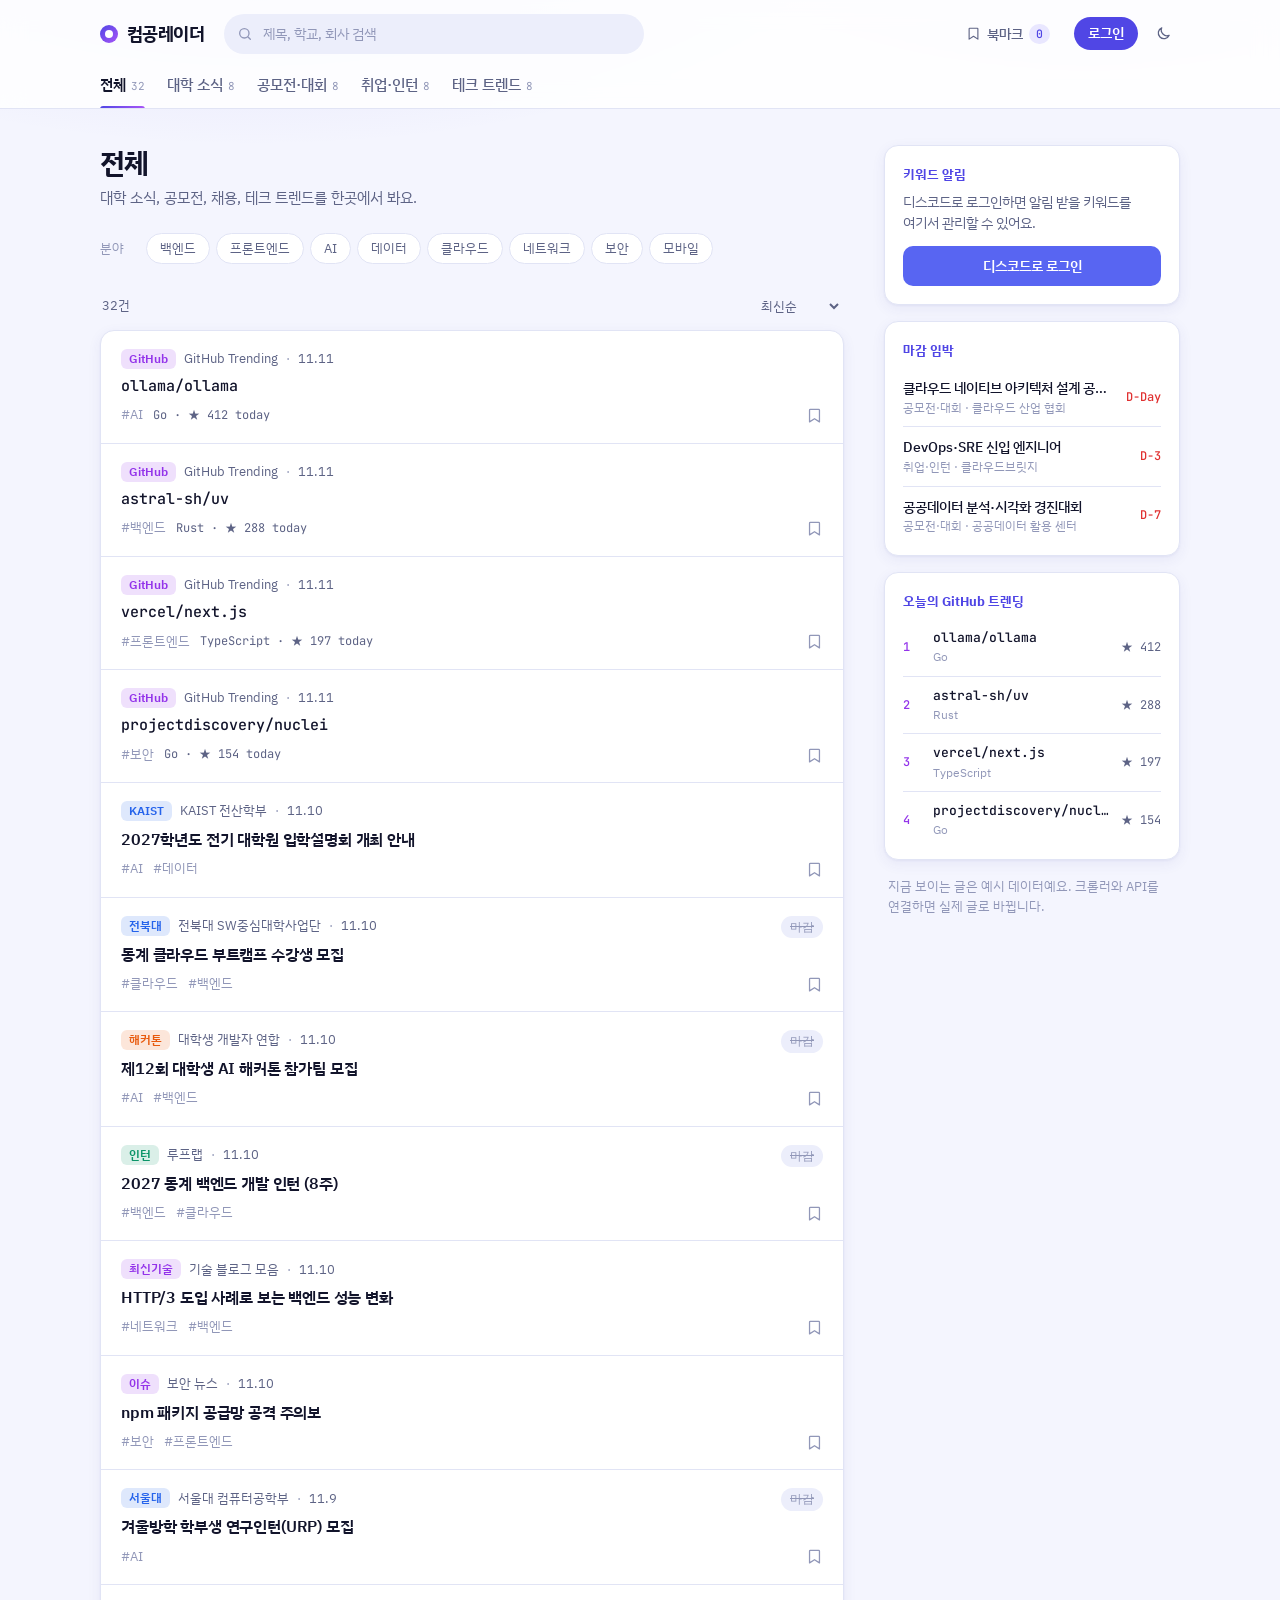
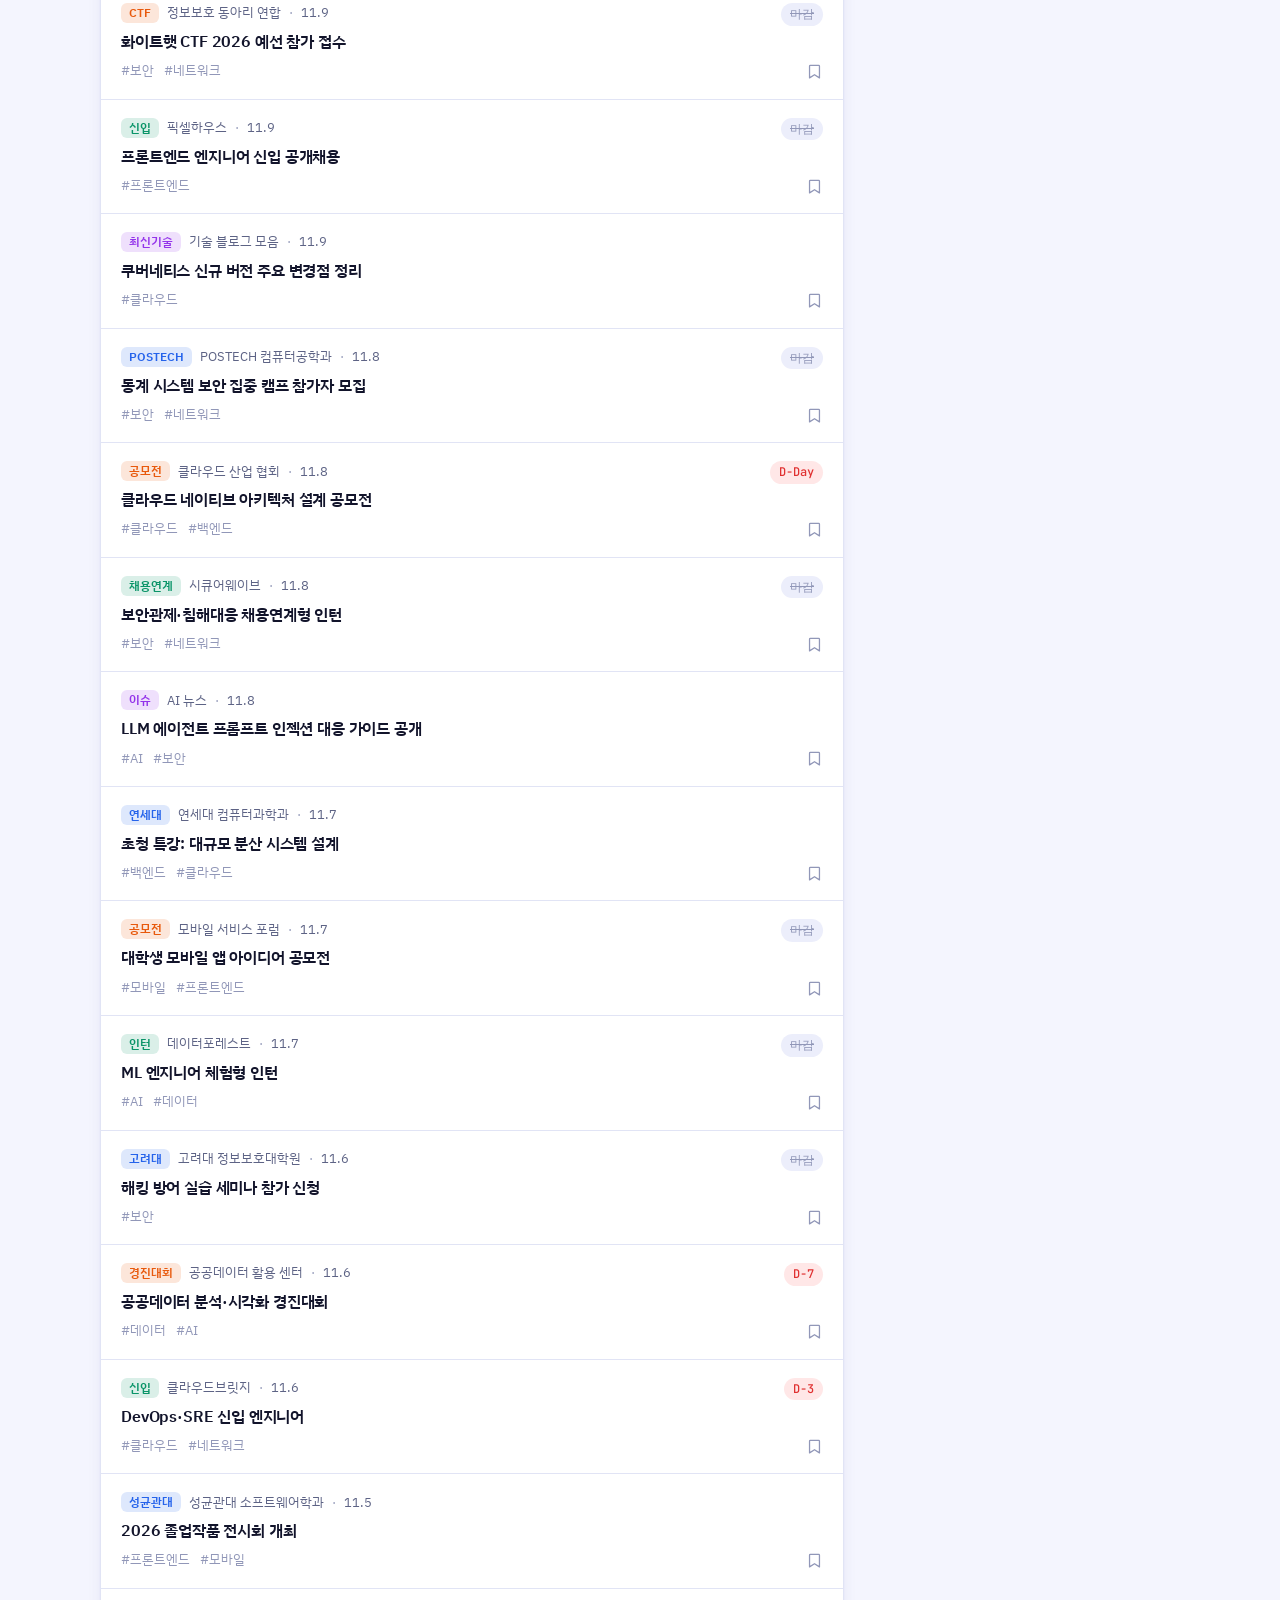
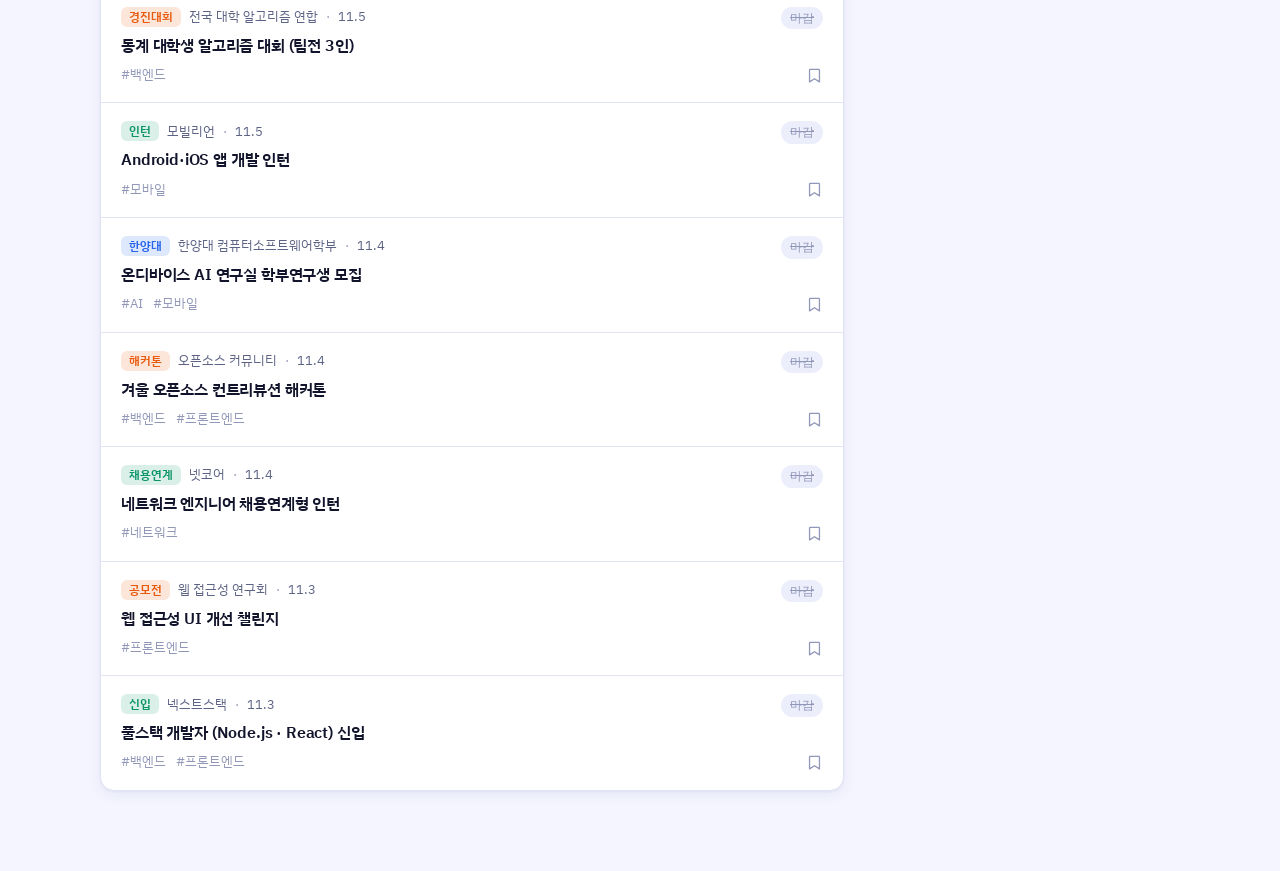
==== web/index.html @ c85a420e "feat(web): 화면 디자인 개선과 디스코드 로그인·키워드 구독 추가 - web: 목록·헤더·필터 정리, 인디고 계열 색상, 라이트/다크 전환 버튼 - web: Cognito " ====
<!doctype html>
<html lang="ko">
<head>
  <meta charset="utf-8">
  <meta name="viewport" content="width=device-width, initial-scale=1">
  <title>컴공레이더</title>
  <link rel="preconnect" href="https://fonts.googleapis.com">
  <link rel="preconnect" href="https://fonts.gstatic.com" crossorigin>
  <link rel="stylesheet" href="https://fonts.googleapis.com/css2?family=IBM+Plex+Sans+KR:wght@400;500;600;700&family=JetBrains+Mono:wght@400;500&display=swap">
  <link rel="stylesheet" href="css/style.css">
  <script>
    // 저장해 둔 테마가 있으면 화면이 그려지기 전에 적용 (기본은 밝은 화면)
    try { if (localStorage.getItem('csradar.theme') === 'dark') document.documentElement.dataset.theme = 'dark'; } catch {}
  </script>
</head>
<body>
  <header class="topbar">
    <div class="topbar-inner">
      <a class="logo" href="#all"><span class="logo-dot" aria-hidden="true"></span>컴공레이더</a>
      <label class="search">
        <span class="sr-only">검색</span>
        <svg viewBox="0 0 24 24" fill="none" stroke="currentColor" stroke-width="2" stroke-linecap="round" aria-hidden="true"><circle cx="11" cy="11" r="7"/><path d="m20 20-3.5-3.5"/></svg>
        <input id="search" type="search" placeholder="제목, 학교, 회사 검색" autocomplete="off">
      </label>
      <a class="saved-link" href="#saved"><svg viewBox="0 0 24 24" fill="none" stroke="currentColor" stroke-width="1.8" stroke-linejoin="round" aria-hidden="true"><path d="M6 3.5h12a1 1 0 0 1 1 1V21l-7-4.5L5 21V4.5a1 1 0 0 1 1-1z"/></svg><span class="saved-text">북마크</span> <span id="savedCount" class="count">0</span></a>
      <div class="auth-box" id="authBox"></div>
      <button class="theme-btn" type="button" id="themeBtn" aria-label="어두운 화면으로 전환">
        <svg class="moon" viewBox="0 0 24 24" fill="none" stroke="currentColor" stroke-width="1.8" stroke-linejoin="round" aria-hidden="true"><path d="M20 14.5A8 8 0 0 1 9.5 4a8 8 0 1 0 10.5 10.5z"/></svg>
        <svg class="sun" viewBox="0 0 24 24" fill="none" stroke="currentColor" stroke-width="1.8" stroke-linecap="round" aria-hidden="true"><circle cx="12" cy="12" r="4"/><path d="M12 2.5v2M12 19.5v2M2.5 12h2M19.5 12h2M5.3 5.3l1.4 1.4M17.3 17.3l1.4 1.4M5.3 18.7l1.4-1.4M17.3 6.7l1.4-1.4"/></svg>
      </button>
    </div>
    <nav class="tabs" aria-label="카테고리">
      <div class="tabs-inner" id="tabs"></div>
    </nav>
  </header>

  <main class="layout">
    <section class="feed" aria-labelledby="feedTitle">
      <div class="feed-head">
        <h1 id="feedTitle">전체</h1>
        <p id="feedDesc" class="muted"></p>
      </div>

      <div class="filters">
        <div class="filter-row" id="subtypeRow" hidden>
          <span class="filter-label" id="subtypeLabel">구분</span>
          <div class="chips" id="subtypeChips"></div>
        </div>
        <div class="filter-row">
          <span class="filter-label">분야</span>
          <div class="chips" id="fieldChips"></div>
        </div>
      </div>

      <div class="list-bar">
        <span id="resultCount" class="muted"></span>
        <label class="sort">
          <span class="sr-only">정렬</span>
          <select id="sort">
            <option value="latest">최신순</option>
            <option value="deadline">마감 임박순</option>
          </select>
        </label>
      </div>

      <ul class="list" id="list"></ul>
      <div class="empty" id="empty" hidden>
        <p><b>조건에 맞는 글이 없어요.</b></p>
        <p class="muted">분야 필터를 줄이거나 검색어를 바꿔 보세요.</p>
        <button class="btn" type="button" id="resetBtn">필터 초기화</button>
      </div>
    </section>

    <aside class="rail">
      <section class="panel subs-panel">
        <h2>키워드 알림</h2>
        <div id="subsBody"></div>
      </section>
      <section class="panel">
        <h2>마감 임박</h2>
        <ol class="deadline-list" id="deadlineList"></ol>
      </section>
      <section class="panel">
        <h2>오늘의 GitHub 트렌딩</h2>
        <ol class="repo-list" id="repoList"></ol>
      </section>
      <p class="note">지금 보이는 글은 예시 데이터예요. 크롤러와 API를 연결하면 실제 글로 바뀝니다.</p>
    </aside>
  </main>

  <script src="js/data.js"></script>
  <script src="js/api.js"></script>
  <script src="js/auth.js"></script>
  <script src="js/app.js"></script>
</body>
</html>
---- web/css/style.css ----
/* 레이아웃: 상단 고정 헤더(검색 + 카테고리 탭) / 본문 피드 + 오른쪽 레일 */
:root {
  --bg: #f4f5fe;
  --surface: #ffffff;
  --surface-2: #eceefb;
  --ink: #12142b;
  --muted: #5d6385;
  --faint: #9197b8;
  --line: #e1e4f5;
  --accent: #5046e5;
  --accent-2: #a855f7;
  --on-accent: #ffffff;
  --accent-soft: #e9e7ff;
  --warn: #e03131;
  --warn-soft: #ffe7e7;
  --shadow: 0 1px 2px rgba(60, 50, 160, 0.05), 0 4px 14px rgba(60, 50, 160, 0.07);

  --c-univ: #2563eb;
  --c-contest: #e8590c;
  --c-jobs: #0a9468;
  --c-tech: #9333ea;

  --font-body: "IBM Plex Sans KR", "Apple SD Gothic Neo", "Malgun Gothic", system-ui, sans-serif;
  --font-mono: "JetBrains Mono", ui-monospace, Consolas, monospace;
  --radius: 14px;
  color-scheme: light;
}
/* 기본은 밝은 화면. 헤더의 테마 버튼을 눌렀을 때만 어두운 화면으로 바뀝니다. */
:root[data-theme="dark"] {
  --bg: #0c0e1f; --surface: #14182e; --surface-2: #1e2342; --ink: #eef0fb; --muted: #a6adcf; --faint: #6f779f;
  --line: #262c50; --accent: #8b8cff; --accent-2: #d08bff; --on-accent: #0c0e1f; --accent-soft: #252a5c; --warn: #ff7a7a; --warn-soft: #3d1c2a;
  --shadow: none;
  --c-univ: #6aa5ff; --c-contest: #ffa04d; --c-jobs: #3ddc97; --c-tech: #c59bff;
  color-scheme: dark;
}

* { box-sizing: border-box; }
html, body { margin: 0; }
body {
  background: radial-gradient(900px 380px at 20% -120px, color-mix(in srgb, var(--accent) 16%, transparent), transparent 70%),
              radial-gradient(700px 340px at 85% -140px, color-mix(in srgb, var(--accent-2) 13%, transparent), transparent 70%) var(--bg);
  background-repeat: no-repeat; min-height: 100vh;
  color: var(--ink);
  font-family: var(--font-body); font-size: 15px; line-height: 1.55;
  word-break: keep-all;
  -webkit-font-smoothing: antialiased;
}
a { color: inherit; }
button, input, select { font: inherit; color: inherit; }
:focus-visible { outline: 2px solid var(--accent); outline-offset: 2px; }
.sr-only { position: absolute; width: 1px; height: 1px; overflow: hidden; clip: rect(0 0 0 0); white-space: nowrap; }
.muted { color: var(--muted); }
[hidden] { display: none !important; }

/* ── header */
.topbar {
  position: sticky; top: 0; z-index: 10;
  background: color-mix(in srgb, var(--surface) 86%, transparent);
  backdrop-filter: saturate(1.4) blur(12px); -webkit-backdrop-filter: saturate(1.4) blur(12px);
  border-bottom: 1px solid var(--line);
}
.topbar-inner, .tabs-inner, .layout { max-width: 1120px; margin: 0 auto; padding-left: max(20px, env(safe-area-inset-left, 0px)); padding-right: max(20px, env(safe-area-inset-right, 0px)); }
.topbar-inner { display: flex; align-items: center; gap: 20px; padding-block: 14px 10px; }
.logo { display: flex; align-items: center; gap: 9px; font-weight: 700; font-size: 18px; text-decoration: none; letter-spacing: -0.03em; white-space: nowrap; }
.logo-dot { width: 18px; height: 18px; border-radius: 50%; background: linear-gradient(135deg, var(--accent), var(--accent-2)); position: relative; }
.logo-dot::after { content: ""; position: absolute; inset: 5px; border-radius: 50%; background: var(--surface); }
.search { flex: 1; max-width: 420px; position: relative; display: block; }
.search svg { position: absolute; left: 13px; top: 50%; translate: 0 -50%; width: 16px; height: 16px; color: var(--faint); pointer-events: none; }
.search input { width: 100%; background: var(--surface-2); border: 1px solid transparent; border-radius: 999px; padding: 8px 14px 8px 38px; font-size: 14px; transition: border-color .15s, background .15s, box-shadow .15s; }
.search input::placeholder { color: var(--faint); }
.search input:focus { border-color: var(--accent); outline: none; background: var(--surface); box-shadow: 0 0 0 3px var(--accent-soft); }
.saved-link { margin-left: auto; display: inline-flex; align-items: center; gap: 6px; text-decoration: none; font-size: 14px; font-weight: 500; color: var(--muted); white-space: nowrap; padding: 6px 12px; border-radius: 999px; transition: background .15s, color .15s; }
.saved-link svg { width: 15px; height: 15px; }
.auth-box { display: flex; align-items: center; gap: 8px; margin-left: -8px; min-width: 0; }
.login-btn { border: none; background: var(--accent); color: var(--on-accent); font-size: 13.5px; font-weight: 600; border-radius: 999px; padding: 6px 14px; cursor: pointer; white-space: nowrap; transition: filter .15s; }
.login-btn:hover { filter: brightness(1.1); }
.user { max-width: 120px; overflow: hidden; text-overflow: ellipsis; white-space: nowrap; font-size: 14px; font-weight: 600; }
.logout-btn { border: none; background: none; padding: 6px 4px; font-size: 13px; color: var(--muted); cursor: pointer; white-space: nowrap; }
.logout-btn:hover { color: var(--ink); text-decoration: underline; text-underline-offset: 3px; }
.theme-btn { display: grid; place-items: center; width: 34px; height: 34px; margin-left: -12px; border: none; background: none; border-radius: 999px; color: var(--muted); cursor: pointer; transition: background .15s, color .15s; }
.theme-btn:hover { color: var(--ink); background: var(--surface-2); }
.theme-btn svg { width: 17px; height: 17px; }
.theme-btn .sun, :root[data-theme="dark"] .theme-btn .moon { display: none; }
:root[data-theme="dark"] .theme-btn .sun { display: block; }
.saved-link:hover { color: var(--ink); background: var(--surface-2); }
.count { font-family: var(--font-mono); font-size: 11.5px; background: var(--accent-soft); color: var(--accent); border-radius: 999px; padding: 1px 7px; }

.tabs { overflow-x: auto; scrollbar-width: none; }
.tabs::-webkit-scrollbar { display: none; }
.tabs-inner { display: flex; gap: 22px; }
.tab { position: relative; padding: 10px 0 12px; text-decoration: none; color: var(--muted); font-weight: 500; white-space: nowrap; font-size: 14.5px; transition: color .15s; }
.tab:hover { color: var(--ink); }
.tab[aria-current="page"] { color: var(--ink); font-weight: 600; }
.tab[aria-current="page"]::after { content: ""; position: absolute; left: 0; right: 0; bottom: -1px; height: 3px; border-radius: 3px 3px 0 0; background: linear-gradient(90deg, var(--accent), var(--accent-2)); }
.tab .n { font-family: var(--font-mono); font-size: 11px; color: var(--faint); margin-left: 5px; font-weight: 400; }

/* ── layout */
.layout { display: grid; grid-template-columns: minmax(0, 1fr) 296px; gap: 40px; padding-block: 36px 80px; align-items: start; }
.feed { min-width: 0; }
.feed-head h1 { margin: 0; font-size: 28px; line-height: 1.25; letter-spacing: -0.03em; }
.feed-head p { margin: 6px 0 0; }

.filters { margin-top: 24px; display: grid; gap: 10px; }
.filter-row { display: grid; grid-template-columns: 36px minmax(0, 1fr); gap: 10px; align-items: start; }
.filter-label { font-size: 12.5px; color: var(--faint); padding-top: 6px; }
.chips { display: flex; flex-wrap: wrap; gap: 6px; }
.chip { border: 1px solid var(--line); background: var(--surface); border-radius: 999px; padding: 4px 13px; font-size: 13px; color: var(--muted); cursor: pointer; transition: border-color .15s, color .15s, background .15s; }
.chip:hover { border-color: var(--accent); color: var(--accent); }
.chip[aria-pressed="true"] { background: var(--accent); color: var(--on-accent); border-color: var(--accent); font-weight: 600; }

.list-bar { display: flex; justify-content: space-between; align-items: center; margin: 28px 0 10px; padding: 0 2px; font-size: 13px; }
.sort select { background: transparent; border: none; border-radius: 6px; padding: 4px 2px; font-size: 13px; color: var(--muted); cursor: pointer; }
.sort select:hover { color: var(--ink); }
.sort select option { background: var(--surface); color: var(--ink); }

/* ── list */
.list { list-style: none; margin: 0; padding: 0; background: var(--surface); border: 1px solid var(--line); border-radius: var(--radius); box-shadow: var(--shadow); overflow: hidden; }
.item { display: grid; grid-template-columns: minmax(0, 1fr) auto; gap: 16px; padding: 18px 20px; border-top: 1px solid var(--line); transition: background .15s; }
.item:first-child { border-top: none; }
.item:hover { background: color-mix(in srgb, var(--accent-soft) 35%, transparent); }
.item-meta { display: flex; flex-wrap: wrap; align-items: center; gap: 4px 8px; font-size: 12.5px; color: var(--muted); }
.badge { font-size: 12px; font-weight: 600; line-height: 1.5; color: var(--cat-color); background: color-mix(in srgb, var(--cat-color) 15%, transparent); border-radius: 6px; padding: 1px 8px; }
.sep { color: var(--faint); }
.item-title { display: block; margin-top: 7px; font-size: 16px; font-weight: 600; line-height: 1.45; letter-spacing: -0.01em; text-decoration: none; overflow-wrap: anywhere; }
.item-title:hover { color: var(--accent); }
.item-title.mono { font-family: var(--font-mono); font-size: 15px; font-weight: 500; letter-spacing: 0; }
.tags { display: flex; flex-wrap: wrap; align-items: center; gap: 4px 10px; margin-top: 8px; font-size: 12.5px; color: var(--faint); }
.repo-meta { font-family: var(--font-mono); font-size: 12px; color: var(--muted); }
.item-side { display: flex; flex-direction: column; align-items: flex-end; justify-content: space-between; gap: 8px; }
.dday { font-family: var(--font-mono); font-size: 12px; font-weight: 500; padding: 2px 9px; border-radius: 999px; background: var(--surface-2); color: var(--muted); white-space: nowrap; font-variant-numeric: tabular-nums; }
.dday.soon { background: var(--warn-soft); color: var(--warn); }
.dday.closed { text-decoration: line-through; color: var(--faint); }
.bm { display: grid; place-items: center; width: 30px; height: 30px; margin: 0 -6px -6px 0; border: none; background: none; border-radius: 8px; cursor: pointer; color: var(--faint); transition: background .15s, color .15s; }
.bm svg { width: 17px; height: 17px; fill: none; stroke: currentColor; stroke-width: 1.8; stroke-linejoin: round; }
.bm:hover { background: var(--surface-2); color: var(--ink); }
.bm[aria-pressed="true"] { color: var(--accent); }
.bm[aria-pressed="true"] svg { fill: currentColor; }

.empty { text-align: center; padding: 56px 16px; background: var(--surface); border: 1px dashed var(--line); border-radius: var(--radius); }
.empty p { margin: 0 0 6px; }
.btn { margin-top: 12px; border: 1px solid var(--line); background: var(--surface); border-radius: 999px; padding: 7px 16px; cursor: pointer; font-size: 13.5px; transition: border-color .15s; }
.btn:hover { border-color: var(--faint); }

/* ── rail */
.rail { display: grid; gap: 16px; position: sticky; top: 124px; }
.panel { background: var(--surface); border: 1px solid var(--line); border-radius: var(--radius); box-shadow: var(--shadow); padding: 18px 18px 10px; }
.panel h2 { margin: 0 0 8px; font-size: 13px; font-weight: 700; color: var(--accent); letter-spacing: 0; }
.panel ol { list-style: none; margin: 0; padding: 0; }
.panel li a { display: grid; grid-template-columns: minmax(0, 1fr) auto; gap: 12px; align-items: center; padding: 9px 0; text-decoration: none; font-size: 14px; border-top: 1px solid var(--line); }
.panel li:first-child a { border-top: none; }
.panel li a:hover .t { color: var(--accent); }
.panel .t { display: block; font-weight: 500; overflow: hidden; text-overflow: ellipsis; white-space: nowrap; transition: color .15s; }
.panel .s { font-size: 12px; color: var(--faint); display: block; overflow: hidden; text-overflow: ellipsis; white-space: nowrap; }
.panel .r { font-family: var(--font-mono); font-size: 12px; color: var(--muted); white-space: nowrap; font-variant-numeric: tabular-nums; }
.panel .r.soon { color: var(--warn); font-weight: 500; }
.repo-list li a { grid-template-columns: 18px minmax(0, 1fr) auto; }
.repo-list .rank { font-family: var(--font-mono); font-size: 12px; font-weight: 500; color: var(--c-tech); }
.repo-list .t { font-family: var(--font-mono); font-size: 13px; }
.subs-panel { padding-bottom: 18px; }
.panel-text { margin: 0 0 12px; font-size: 13.5px; color: var(--muted); }
.panel-text:last-child { margin-bottom: 0; }
.panel-msg { margin: 10px 0 0; font-size: 12.5px; line-height: 1.5; color: var(--warn); overflow-wrap: anywhere; }
.btn-discord { width: 100%; border: none; background: #5865f2; color: #fff; font-size: 14px; font-weight: 600; border-radius: 10px; padding: 9px 14px; cursor: pointer; transition: filter .15s; }
.btn-discord:hover { filter: brightness(1.08); }
.subs-form { display: flex; gap: 6px; margin-bottom: 12px; }
.subs-form input { flex: 1; min-width: 0; background: var(--surface-2); border: 1px solid transparent; border-radius: 8px; padding: 7px 10px; font-size: 13.5px; }
.subs-form input::placeholder { color: var(--faint); }
.subs-form input:focus { border-color: var(--accent); outline: none; background: var(--surface); }
.subs-form button { border: none; background: var(--accent); color: var(--on-accent); font-size: 13px; font-weight: 600; border-radius: 8px; padding: 0 12px; cursor: pointer; white-space: nowrap; }
.sub-chips { list-style: none; margin: 0; padding: 0; display: flex; flex-wrap: wrap; gap: 6px; }
.sub-chip { display: inline-flex; align-items: center; gap: 2px; max-width: 100%; background: var(--accent-soft); color: var(--accent); font-size: 13px; font-weight: 500; border-radius: 999px; padding: 2px 4px 2px 11px; overflow-wrap: anywhere; }
.sub-chip button { display: grid; place-items: center; width: 20px; height: 20px; flex: none; border: none; background: none; border-radius: 50%; color: inherit; font-size: 15px; line-height: 1; cursor: pointer; }
.sub-chip button:hover { background: color-mix(in srgb, var(--accent) 20%, transparent); }
.note { font-size: 12.5px; line-height: 1.6; color: var(--faint); margin: 0; padding: 0 4px; }

@media (max-width: 920px) {
  .layout { grid-template-columns: minmax(0, 1fr); gap: 32px; padding-block: 28px 64px; }
  .rail { position: static; grid-template-columns: repeat(auto-fit, minmax(260px, 1fr)); }
  .note { grid-column: 1 / -1; }
}
@media (max-width: 560px) {
  .topbar-inner, .tabs-inner, .layout { padding-left: max(16px, env(safe-area-inset-left, 0px)); padding-right: max(16px, env(safe-area-inset-right, 0px)); }
  .topbar-inner { flex-wrap: wrap; gap: 10px 12px; }
  .search { order: 3; flex-basis: 100%; max-width: none; }
  .saved-link { padding: 6px 8px; }
  .saved-text, .user { display: none; }   /* 좁은 화면에서는 한 줄에 들어가게 아이콘만 */
  .auth-box { margin-left: -4px; }
  .theme-btn { margin-left: -6px; }
  .tabs-inner { gap: 18px; }
  .feed-head h1 { font-size: 24px; }
  .filter-row { grid-template-columns: minmax(0, 1fr); gap: 6px; }
  .filter-label { padding-top: 0; }
  .item { padding: 16px; gap: 10px; }
}
@media (prefers-reduced-motion: reduce) {
  * { transition: none !important; }
}
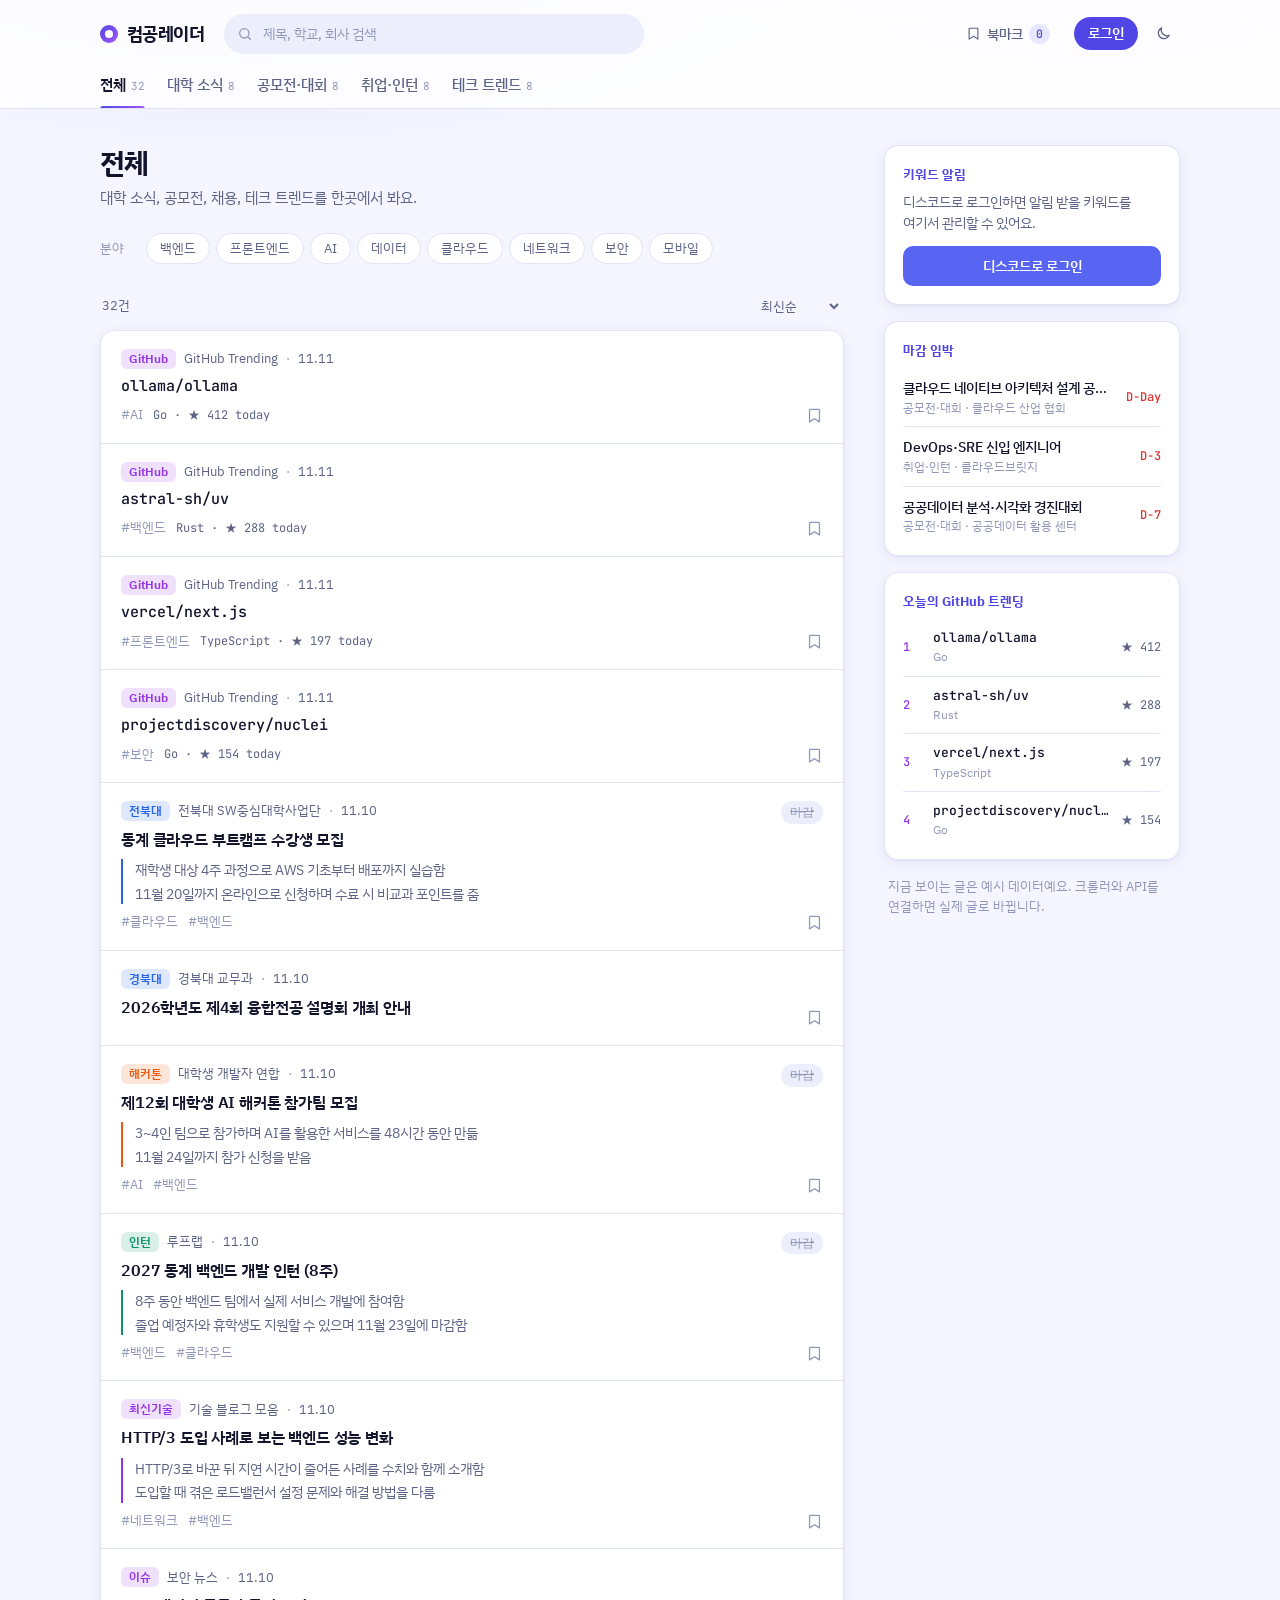
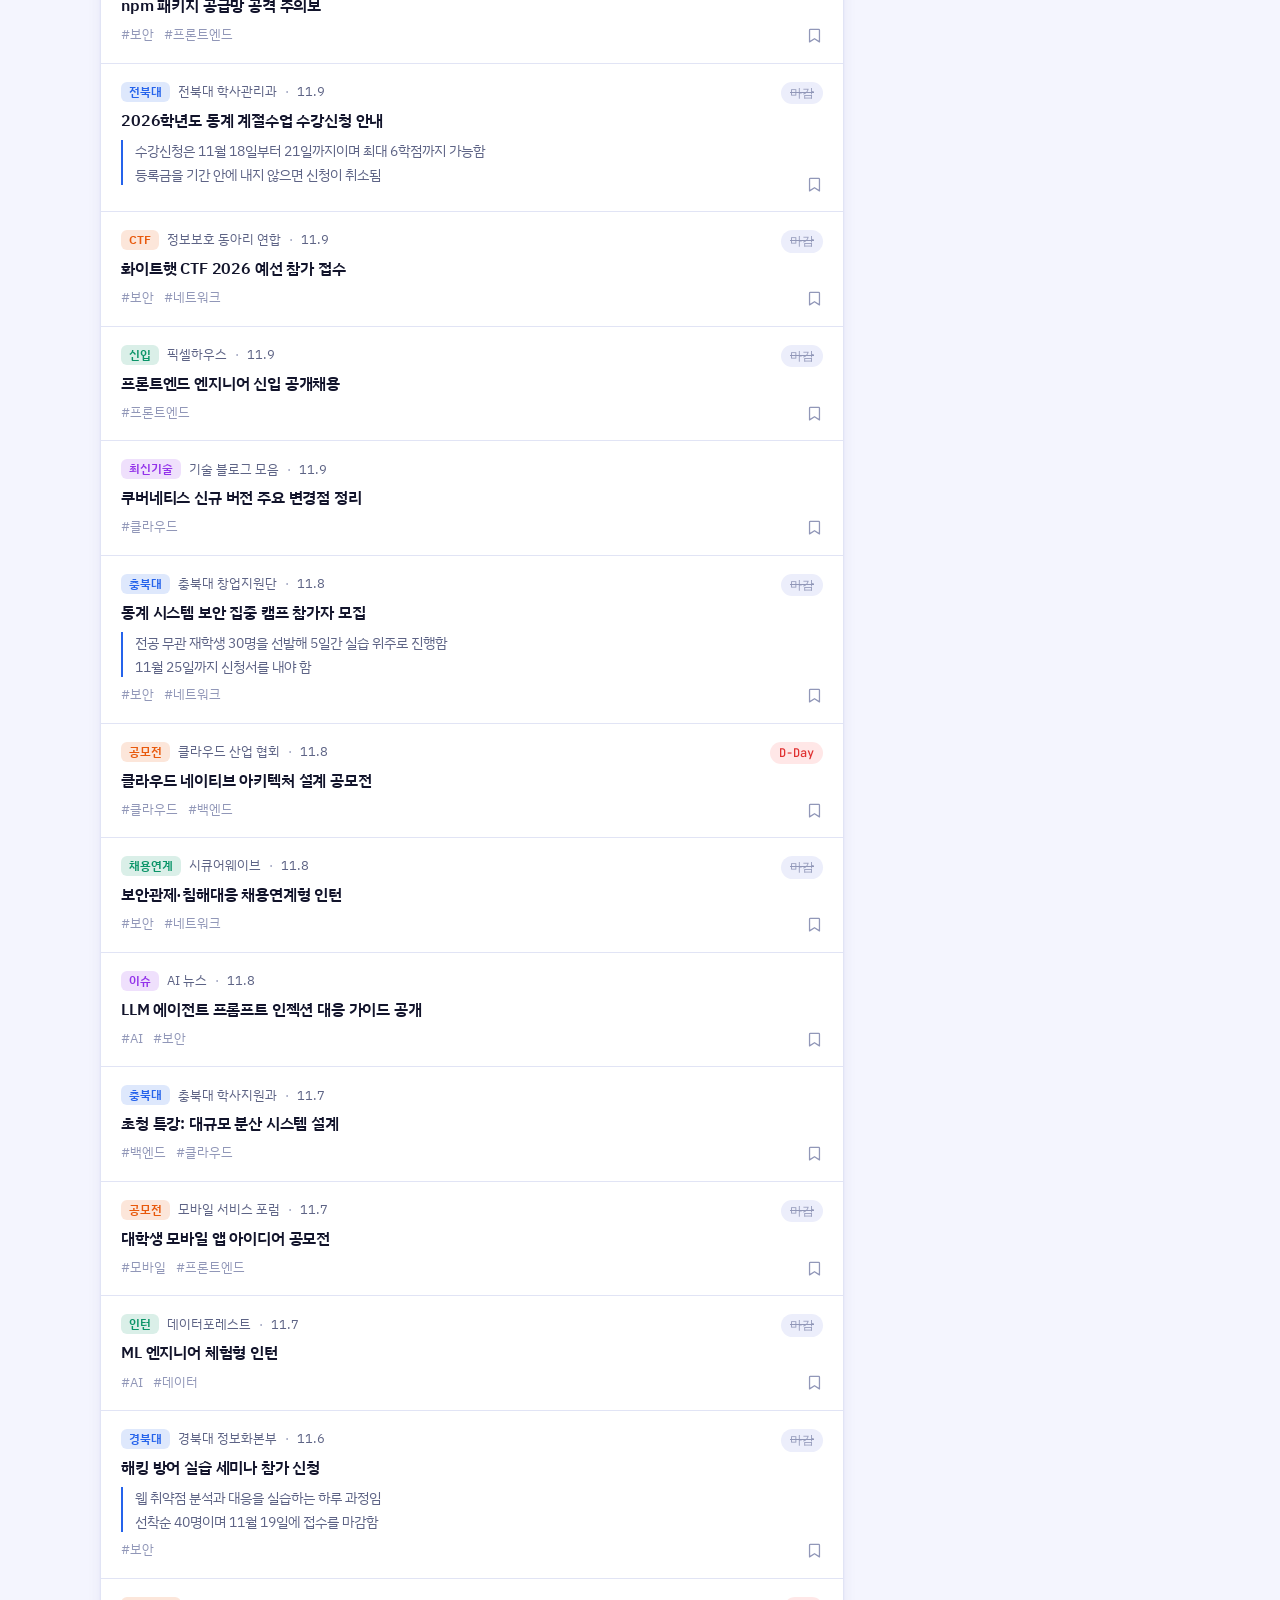
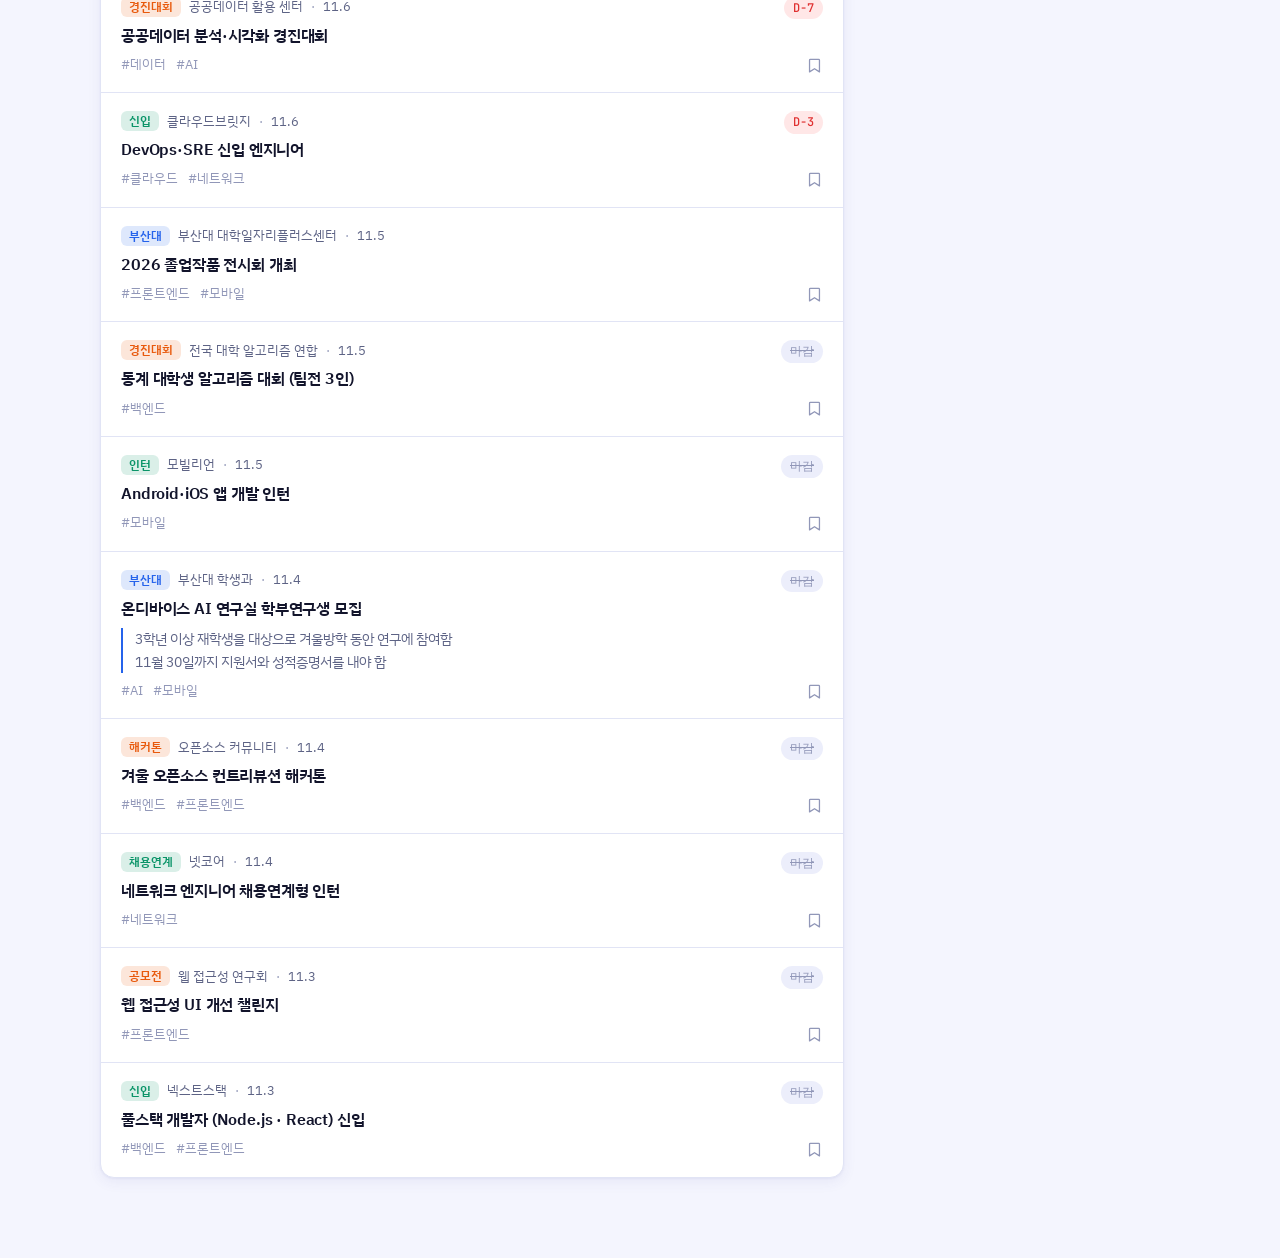
==== commit 83000cce: "feat(web): 이메일 회원가입·인증·로그인·비밀번호 찾기 창 추가 Co-Authored-By: Claude Opus 5.5 <noreply@anthropic.com>" ====
--- a/web/index.html
+++ b/web/index.html
@@ -88,6 +88,9 @@
     </aside>
   </main>
 
+  <!-- 로그인 · 회원가입 창 (app.js가 내용을 채움) -->
+  <dialog class="auth-dialog" id="authDialog" aria-labelledby="authTitle"></dialog>
+
   <script src="js/data.js"></script>
   <script src="js/api.js"></script>
   <script src="js/auth.js"></script>
--- a/web/css/style.css
+++ b/web/css/style.css
@@ -124,6 +124,8 @@
 .item-title { display: block; margin-top: 7px; font-size: 16px; font-weight: 600; line-height: 1.45; letter-spacing: -0.01em; text-decoration: none; overflow-wrap: anywhere; }
 .item-title:hover { color: var(--accent); }
 .item-title.mono { font-family: var(--font-mono); font-size: 15px; font-weight: 500; letter-spacing: 0; }
+.item-summary { list-style: none; margin: 8px 0 0; padding: 0 0 0 12px; border-left: 2px solid var(--cat-color, var(--line)); font-size: 13.5px; line-height: 1.6; color: var(--muted); overflow-wrap: anywhere; }
+.item-summary li + li { margin-top: 2px; }
 .tags { display: flex; flex-wrap: wrap; align-items: center; gap: 4px 10px; margin-top: 8px; font-size: 12.5px; color: var(--faint); }
 .repo-meta { font-family: var(--font-mono); font-size: 12px; color: var(--muted); }
 .item-side { display: flex; flex-direction: column; align-items: flex-end; justify-content: space-between; gap: 8px; }
@@ -173,6 +175,32 @@
 .sub-chip button:hover { background: color-mix(in srgb, var(--accent) 20%, transparent); }
 .note { font-size: 12.5px; line-height: 1.6; color: var(--faint); margin: 0; padding: 0 4px; }
 
+/* 로그인 · 회원가입 창 */
+.auth-dialog { width: min(400px, calc(100vw - 32px)); max-height: calc(100dvh - 32px); overflow-y: auto; padding: 24px; border: 1px solid var(--line); border-radius: var(--radius); background: var(--surface); color: var(--ink); box-shadow: 0 20px 60px rgba(20, 18, 60, 0.25); }
+.auth-dialog::backdrop { background: rgba(12, 14, 31, 0.45); }
+.auth-head { display: flex; align-items: center; justify-content: space-between; margin-bottom: 18px; }
+.auth-head h2 { margin: 0; font-size: 20px; font-weight: 700; }
+.auth-close { display: grid; place-items: center; width: 32px; height: 32px; margin-right: -6px; border: none; background: none; border-radius: 50%; color: var(--muted); font-size: 22px; line-height: 1; cursor: pointer; }
+.auth-close:hover { background: var(--surface-2); color: var(--ink); }
+.auth-form { display: grid; gap: 12px; }
+.auth-field { display: grid; gap: 6px; font-size: 13px; font-weight: 600; color: var(--muted); }
+.auth-field input { width: 100%; background: var(--surface-2); border: 1px solid transparent; border-radius: 10px; padding: 10px 12px; font: inherit; font-size: 15px; font-weight: 400; color: var(--ink); }
+.auth-field input:focus { border-color: var(--accent); outline: none; background: var(--surface); }
+.auth-hint, .auth-note { margin: -4px 0 0; font-size: 12.5px; color: var(--faint); }
+.auth-note { margin: 14px 0 0; line-height: 1.5; }
+.auth-info { margin: 0; padding: 10px 12px; border-radius: 10px; background: var(--accent-soft); color: var(--ink); font-size: 13.5px; line-height: 1.5; overflow-wrap: anywhere; }
+.auth-error { margin: 0; font-size: 13px; line-height: 1.5; color: var(--warn); overflow-wrap: anywhere; }
+.auth-error:empty { display: none; }
+.auth-submit { margin-top: 4px; border: none; background: var(--accent); color: var(--on-accent); font-size: 15px; font-weight: 600; border-radius: 10px; padding: 11px 14px; cursor: pointer; transition: filter .15s; }
+.auth-submit:hover { filter: brightness(1.1); }
+.auth-submit:disabled { opacity: .6; cursor: progress; }
+.auth-or { display: flex; align-items: center; gap: 10px; margin: 16px 0; font-size: 12.5px; color: var(--faint); }
+.auth-or::before, .auth-or::after { content: ""; flex: 1; height: 1px; background: var(--line); }
+.auth-switch { margin: 12px 0 0; text-align: center; font-size: 13.5px; color: var(--muted); }
+.auth-link { border: none; background: none; padding: 0; font: inherit; font-weight: 600; color: var(--accent); cursor: pointer; }
+.auth-link:hover { text-decoration: underline; text-underline-offset: 3px; }
+.auth-link:disabled { color: var(--faint); cursor: default; text-decoration: none; }
+
 @media (max-width: 920px) {
   .layout { grid-template-columns: minmax(0, 1fr); gap: 32px; padding-block: 28px 64px; }
   .rail { position: static; grid-template-columns: repeat(auto-fit, minmax(260px, 1fr)); }
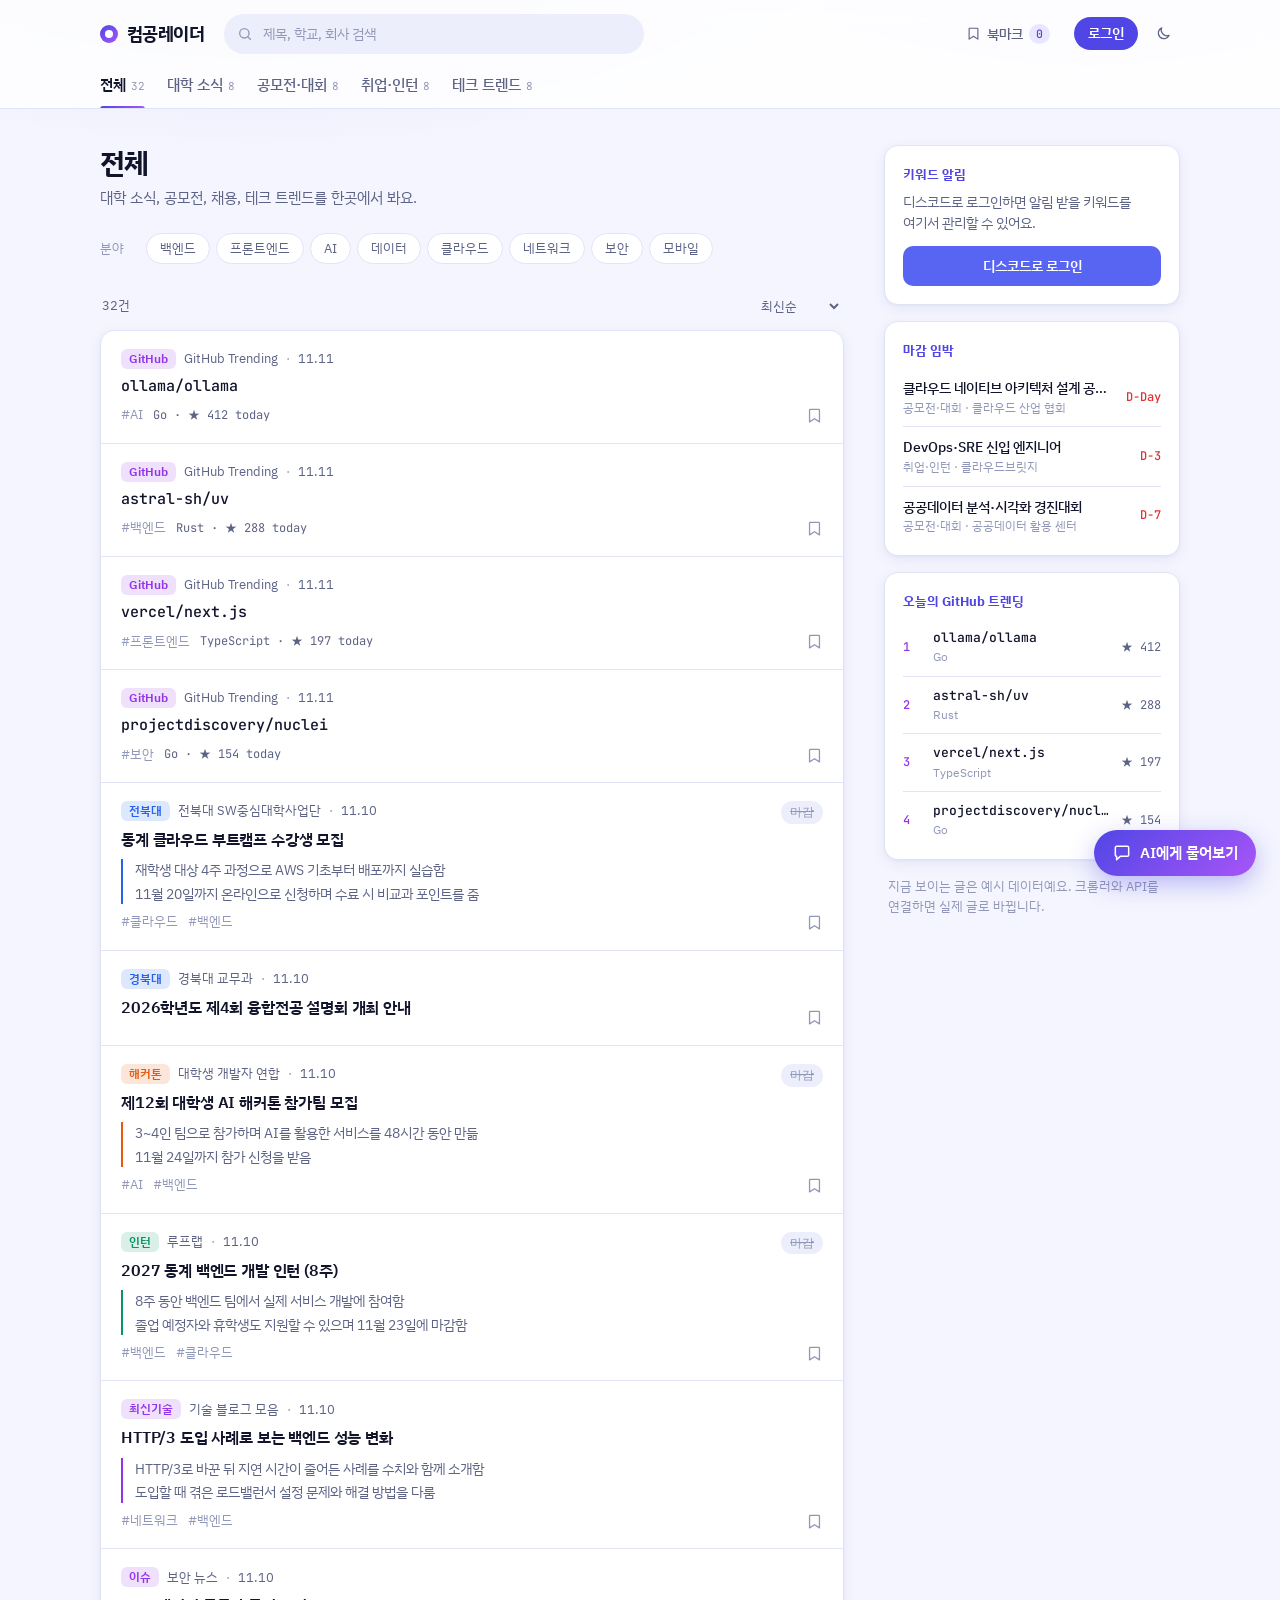
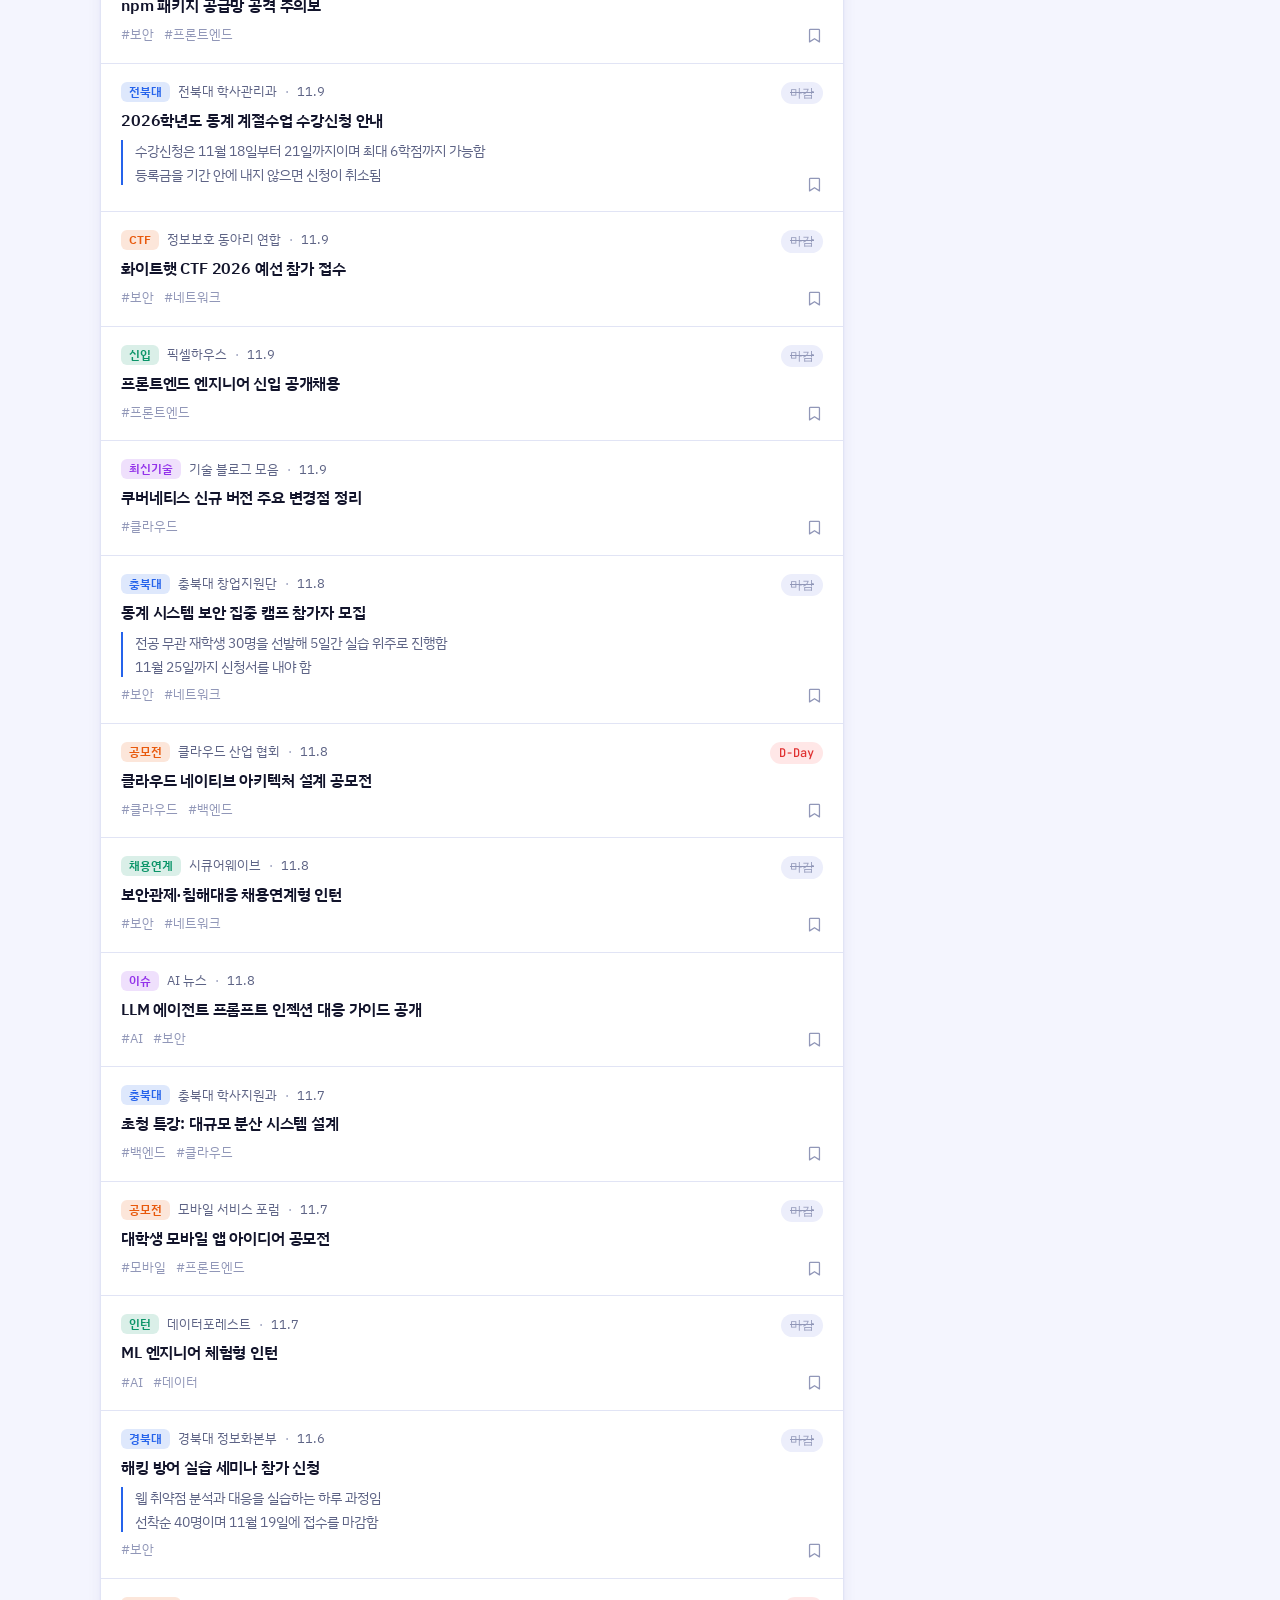
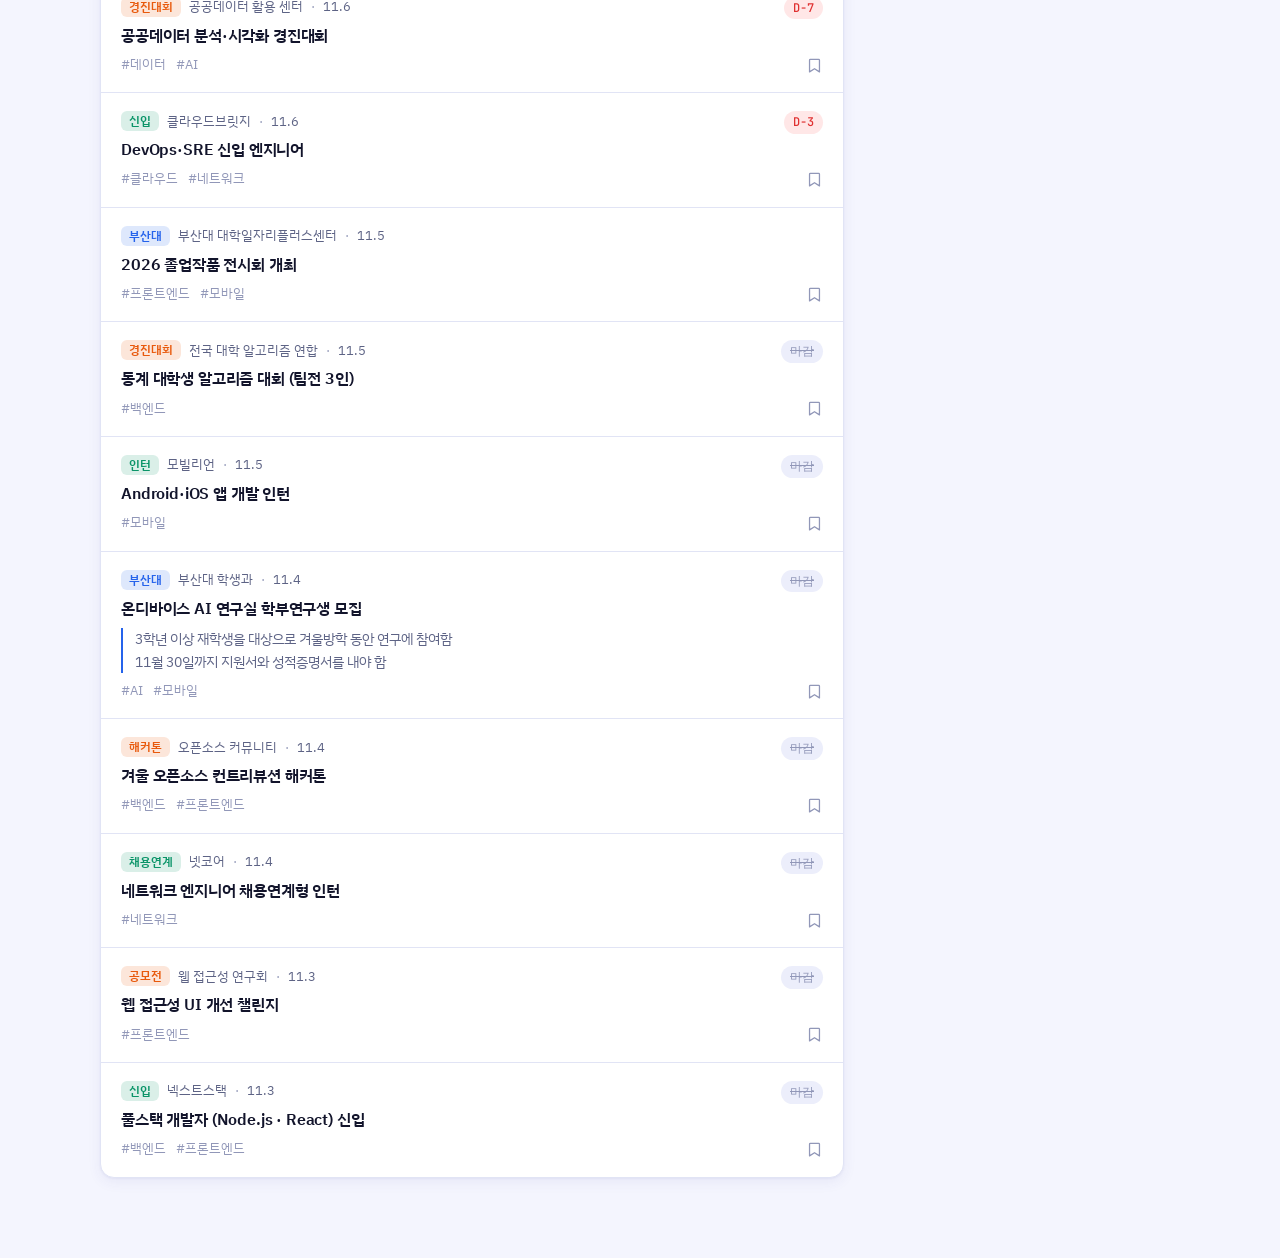
==== commit 2b674e63: "feat(web): 오른쪽 아래 AI 챗봇 창 추가 Co-Authored-By: Claude Opus 5.5 <noreply@anthropic.com>" ====
--- a/web/index.html
+++ b/web/index.html
@@ -91,9 +91,27 @@
   <!-- 로그인 · 회원가입 창 (app.js가 내용을 채움) -->
   <dialog class="auth-dialog" id="authDialog" aria-labelledby="authTitle"></dialog>
 
+  <!-- 챗봇 (chat.js가 내용을 채움) -->
+  <button class="chat-fab" type="button" id="chatFab" aria-label="AI에게 물어보기" aria-expanded="false" aria-controls="chatPanel">
+    <svg viewBox="0 0 24 24" fill="none" stroke="currentColor" stroke-width="1.8" stroke-linejoin="round" aria-hidden="true"><path d="M4 5.5A1.5 1.5 0 0 1 5.5 4h13A1.5 1.5 0 0 1 20 5.5v9a1.5 1.5 0 0 1-1.5 1.5H10l-4.5 4v-4h0A1.5 1.5 0 0 1 4 14.5z"/></svg>
+    <span>AI에게 물어보기</span>
+  </button>
+  <section class="chat-panel" id="chatPanel" aria-labelledby="chatTitle" hidden>
+    <header class="chat-head">
+      <div>
+        <h2 id="chatTitle">컴공레이더 AI</h2>
+        <p class="chat-sub">모아 둔 공지·대회·채용·테크 글에서 찾아 드려요</p>
+      </div>
+      <button type="button" class="chat-close" id="chatClose" aria-label="챗봇 닫기">×</button>
+    </header>
+    <div class="chat-log" id="chatLog" aria-live="polite"></div>
+    <div class="chat-foot" id="chatFoot"></div>
+  </section>
+
   <script src="js/data.js"></script>
   <script src="js/api.js"></script>
   <script src="js/auth.js"></script>
   <script src="js/app.js"></script>
+  <script src="js/chat.js"></script>
 </body>
 </html>
--- a/web/css/style.css
+++ b/web/css/style.css
@@ -201,6 +201,59 @@
 .auth-link:hover { text-decoration: underline; text-underline-offset: 3px; }
 .auth-link:disabled { color: var(--faint); cursor: default; text-decoration: none; }
 
+/* 챗봇 */
+.chat-fab { position: fixed; right: 24px; bottom: 24px; z-index: 40; display: inline-flex; align-items: center; gap: 8px; border: none; border-radius: 999px; padding: 12px 18px; background: linear-gradient(135deg, var(--accent), var(--accent-2)); color: var(--on-accent); font-size: 14.5px; font-weight: 600; box-shadow: 0 8px 24px rgba(80, 70, 229, 0.35); cursor: pointer; transition: transform .15s, filter .15s; }
+.chat-fab:hover { transform: translateY(-1px); filter: brightness(1.06); }
+.chat-fab svg { width: 20px; height: 20px; }
+.chat-open .chat-fab { display: none; }
+.chat-panel { position: fixed; right: 24px; bottom: 24px; z-index: 41; display: flex; flex-direction: column; width: min(400px, calc(100vw - 32px)); height: min(600px, calc(100dvh - 48px)); background: var(--surface); color: var(--ink); border: 1px solid var(--line); border-radius: 18px; box-shadow: 0 20px 60px rgba(20, 18, 60, 0.25); overflow: hidden; }
+.chat-panel[hidden] { display: none; }
+.chat-head { display: flex; align-items: flex-start; justify-content: space-between; gap: 12px; padding: 16px 16px 14px 18px; border-bottom: 1px solid var(--line); }
+.chat-head h2 { margin: 0; font-size: 16px; font-weight: 700; }
+.chat-sub { margin: 2px 0 0; font-size: 12.5px; color: var(--muted); }
+.chat-close { display: grid; place-items: center; width: 32px; height: 32px; flex: none; border: none; background: none; border-radius: 50%; color: var(--muted); font-size: 22px; line-height: 1; cursor: pointer; }
+.chat-close:hover { background: var(--surface-2); color: var(--ink); }
+.chat-log { flex: 1; overflow-y: auto; padding: 16px; display: flex; flex-direction: column; gap: 10px; background: var(--bg); }
+.chat-msg { max-width: 88%; }
+.chat-msg p { margin: 0; padding: 10px 13px; border-radius: 14px; font-size: 14px; line-height: 1.55; overflow-wrap: anywhere; }
+.chat-msg.user { align-self: flex-end; }
+.chat-msg.user p { background: var(--accent); color: var(--on-accent); border-bottom-right-radius: 4px; }
+.chat-msg.bot { align-self: flex-start; }
+.chat-msg.bot p { background: var(--surface); border: 1px solid var(--line); border-bottom-left-radius: 4px; }
+.chat-msg.error p { color: var(--warn); background: var(--warn-soft); border-color: transparent; }
+.chat-items { display: grid; gap: 6px; margin-top: 6px; }
+.chat-item { display: grid; gap: 3px; padding: 9px 12px; border: 1px solid var(--line); border-radius: 12px; background: var(--surface); color: inherit; text-decoration: none; transition: border-color .15s; }
+a.chat-item[href]:hover { border-color: var(--accent); }
+.chat-item-meta { display: flex; align-items: center; gap: 6px; font-size: 12px; color: var(--muted); }
+.chat-item-due { margin-left: auto; font-family: var(--font-mono); font-size: 11.5px; color: var(--muted); }
+.chat-item-due.soon { color: var(--warn); font-weight: 500; }
+.chat-item-title { font-size: 13.5px; font-weight: 600; line-height: 1.4; }
+.chat-suggest { display: flex; flex-wrap: wrap; gap: 6px; }
+.chat-suggest button { border: 1px solid var(--line); background: var(--surface); color: var(--accent); border-radius: 999px; padding: 6px 12px; font: inherit; font-size: 13px; cursor: pointer; text-align: left; }
+.chat-suggest button:hover { border-color: var(--accent); }
+.chat-msg.typing { display: flex; gap: 4px; padding: 14px; background: var(--surface); border: 1px solid var(--line); border-radius: 14px; border-bottom-left-radius: 4px; }
+.chat-msg.typing span { width: 6px; height: 6px; border-radius: 50%; background: var(--faint); animation: chat-dot 1s infinite ease-in-out; }
+.chat-msg.typing span:nth-child(2) { animation-delay: .15s; }
+.chat-msg.typing span:nth-child(3) { animation-delay: .3s; }
+@keyframes chat-dot { 0%, 80%, 100% { opacity: .3; transform: translateY(0); } 40% { opacity: 1; transform: translateY(-3px); } }
+.chat-foot { padding: 12px 14px 14px; border-top: 1px solid var(--line); background: var(--surface); }
+.chat-form { display: flex; align-items: flex-end; gap: 8px; }
+.chat-form textarea { flex: 1; min-width: 0; resize: none; max-height: 120px; background: var(--surface-2); border: 1px solid transparent; border-radius: 12px; padding: 10px 12px; font: inherit; font-size: 14px; line-height: 1.45; color: var(--ink); }
+.chat-form textarea:focus { border-color: var(--accent); outline: none; background: var(--surface); }
+.chat-form textarea::placeholder { color: var(--faint); }
+.chat-form button { display: grid; place-items: center; width: 40px; height: 40px; flex: none; border: none; border-radius: 12px; background: var(--accent); color: var(--on-accent); cursor: pointer; }
+.chat-form button:disabled, .chat-form textarea:disabled { opacity: .6; cursor: progress; }
+.chat-form button svg { width: 18px; height: 18px; }
+.chat-left { display: block; margin-top: 6px; font-size: 11.5px; color: var(--faint); text-align: right; }
+.chat-note { margin: 0 0 10px; font-size: 13px; line-height: 1.5; color: var(--muted); }
+.chat-note:last-child { margin-bottom: 0; }
+.chat-login { width: 100%; border: none; background: var(--accent); color: var(--on-accent); font-size: 14px; font-weight: 600; border-radius: 10px; padding: 10px 14px; cursor: pointer; }
+@media (max-width: 560px) {
+  .chat-fab { right: 16px; bottom: 16px; padding: 12px; }
+  .chat-fab span { display: none; }
+  .chat-panel { right: 0; bottom: 0; width: 100vw; height: min(88dvh, 640px); border-radius: 18px 18px 0 0; border-bottom: none; }
+}
+
 @media (max-width: 920px) {
   .layout { grid-template-columns: minmax(0, 1fr); gap: 32px; padding-block: 28px 64px; }
   .rail { position: static; grid-template-columns: repeat(auto-fit, minmax(260px, 1fr)); }
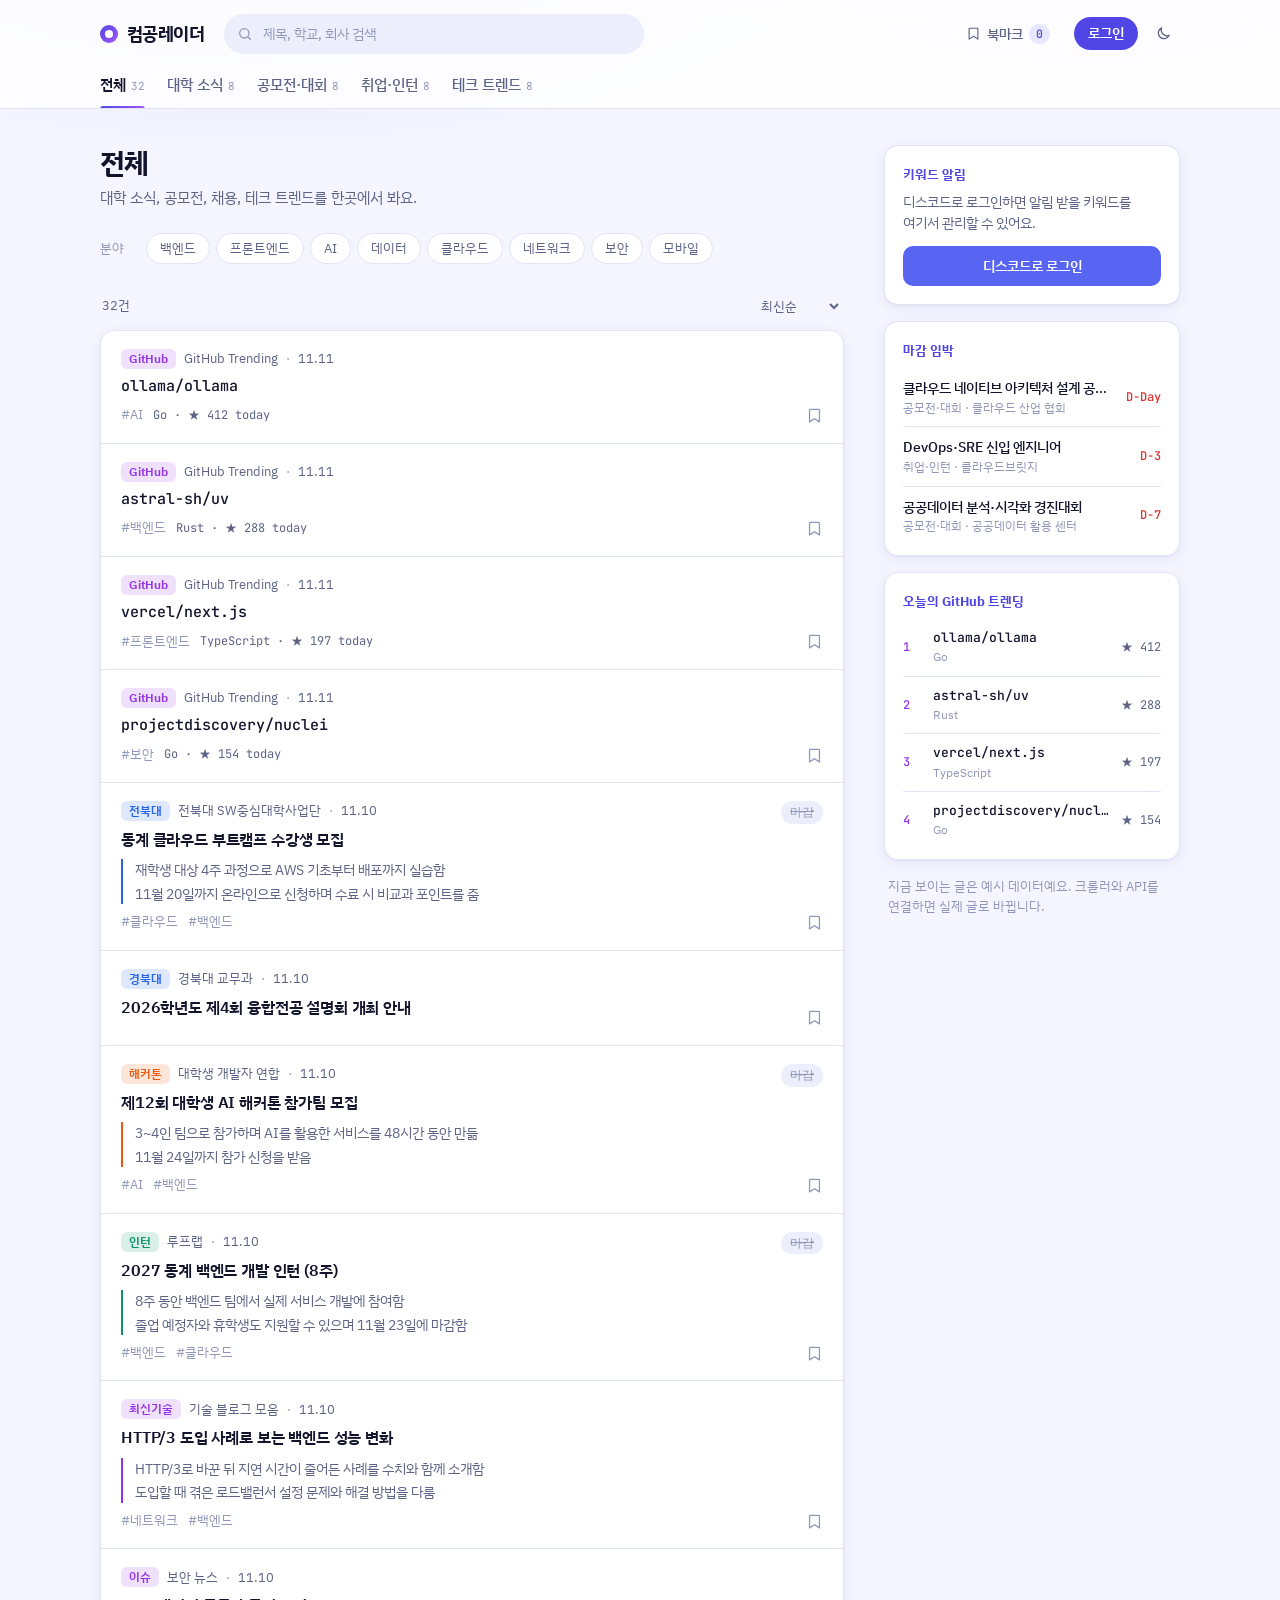
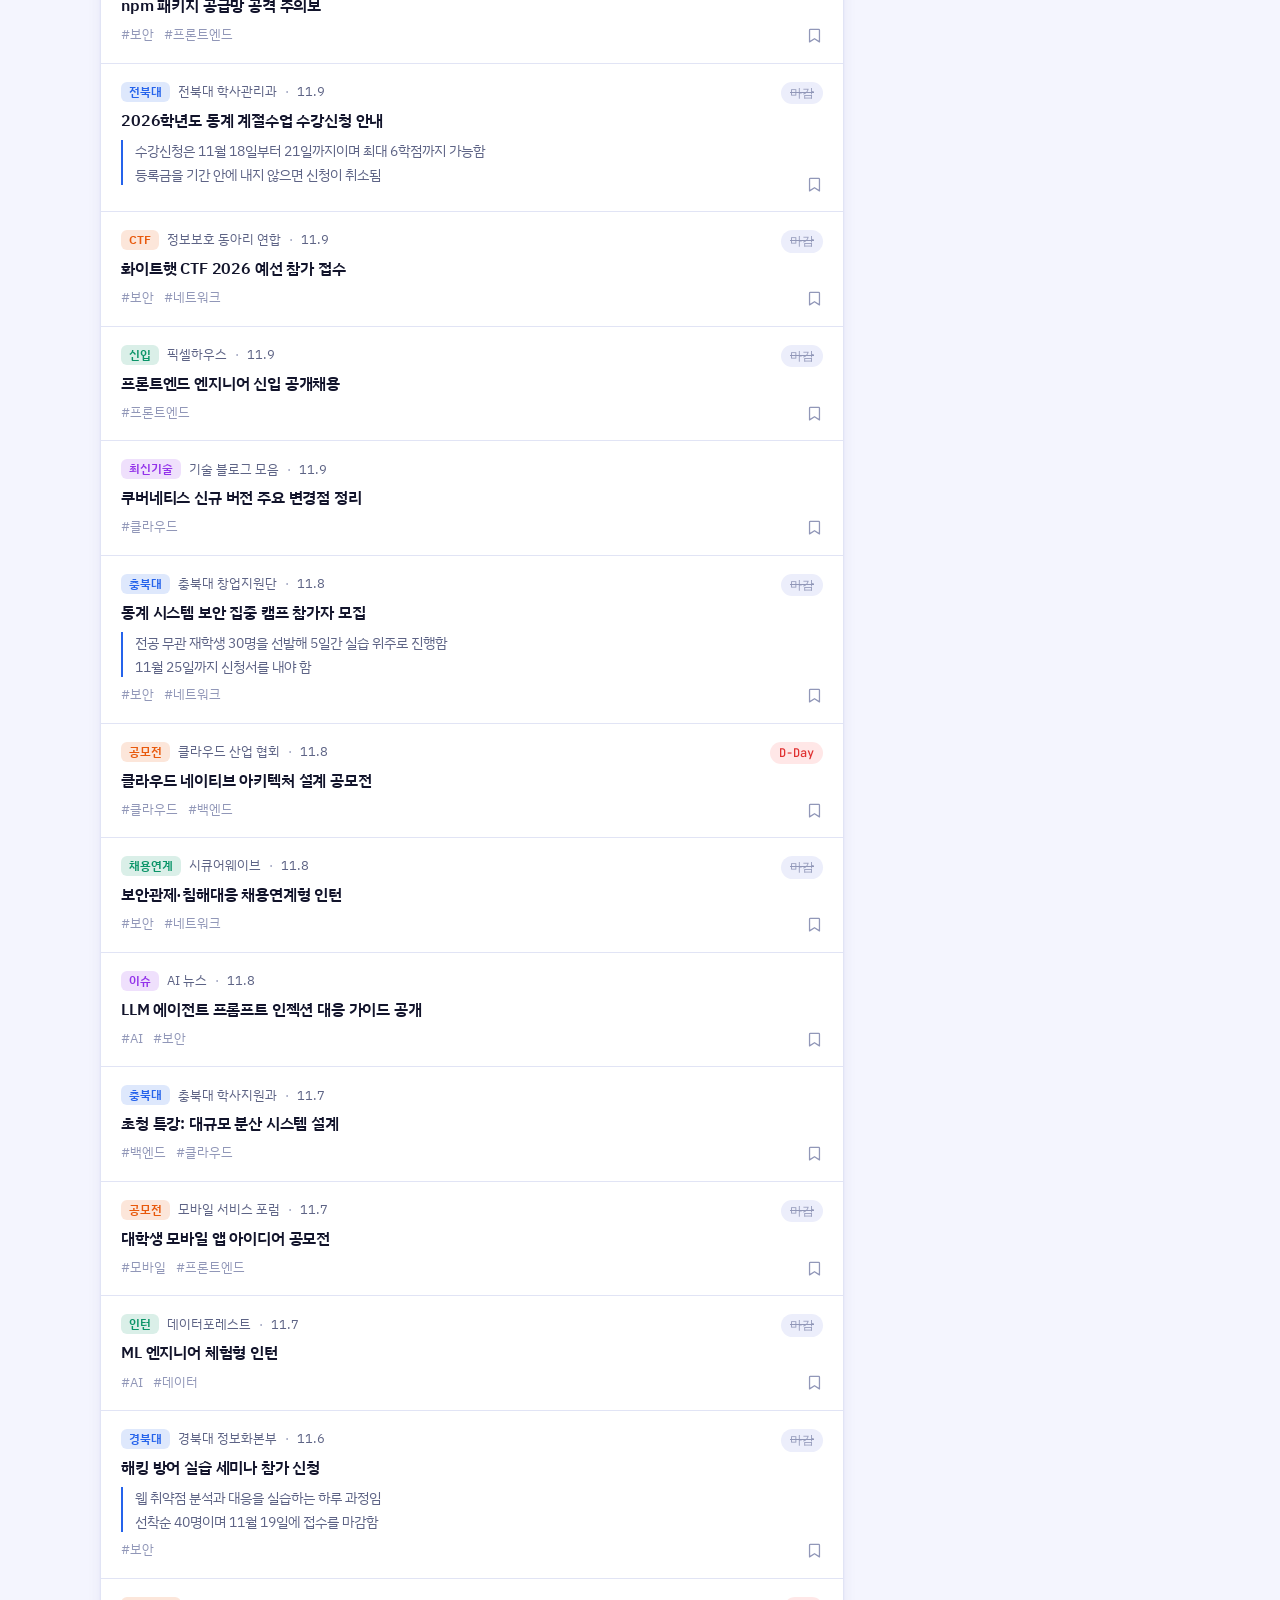
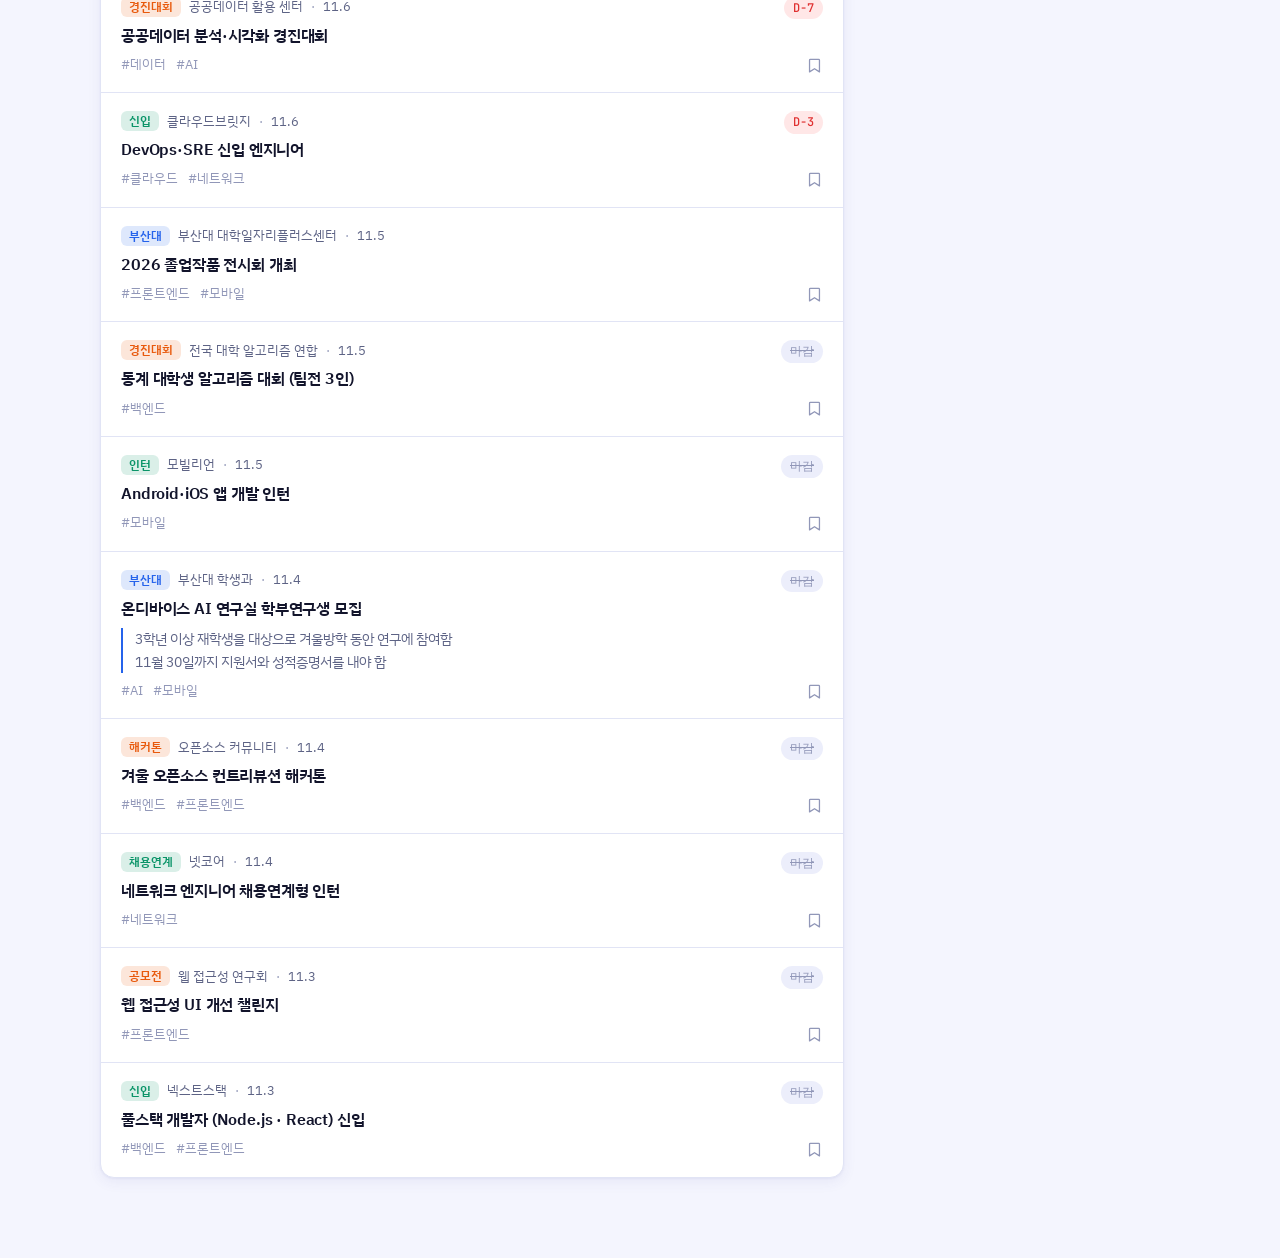
==== commit 2293ab55: "Merge pull request #10 from cloud-jbnu/feat/email-login feat: 이메일 회원가입·로그인 추가 (키워드 알림은 디스코드 전용 유지)" ====
--- a/web/index.html
+++ b/web/index.html
@@ -91,27 +91,9 @@
   <!-- 로그인 · 회원가입 창 (app.js가 내용을 채움) -->
   <dialog class="auth-dialog" id="authDialog" aria-labelledby="authTitle"></dialog>
 
-  <!-- 챗봇 (chat.js가 내용을 채움) -->
-  <button class="chat-fab" type="button" id="chatFab" aria-label="AI에게 물어보기" aria-expanded="false" aria-controls="chatPanel">
-    <svg viewBox="0 0 24 24" fill="none" stroke="currentColor" stroke-width="1.8" stroke-linejoin="round" aria-hidden="true"><path d="M4 5.5A1.5 1.5 0 0 1 5.5 4h13A1.5 1.5 0 0 1 20 5.5v9a1.5 1.5 0 0 1-1.5 1.5H10l-4.5 4v-4h0A1.5 1.5 0 0 1 4 14.5z"/></svg>
-    <span>AI에게 물어보기</span>
-  </button>
-  <section class="chat-panel" id="chatPanel" aria-labelledby="chatTitle" hidden>
-    <header class="chat-head">
-      <div>
-        <h2 id="chatTitle">컴공레이더 AI</h2>
-        <p class="chat-sub">모아 둔 공지·대회·채용·테크 글에서 찾아 드려요</p>
-      </div>
-      <button type="button" class="chat-close" id="chatClose" aria-label="챗봇 닫기">×</button>
-    </header>
-    <div class="chat-log" id="chatLog" aria-live="polite"></div>
-    <div class="chat-foot" id="chatFoot"></div>
-  </section>
-
   <script src="js/data.js"></script>
   <script src="js/api.js"></script>
   <script src="js/auth.js"></script>
   <script src="js/app.js"></script>
-  <script src="js/chat.js"></script>
 </body>
 </html>
--- a/web/css/style.css
+++ b/web/css/style.css
@@ -201,59 +201,6 @@
 .auth-link:hover { text-decoration: underline; text-underline-offset: 3px; }
 .auth-link:disabled { color: var(--faint); cursor: default; text-decoration: none; }
 
-/* 챗봇 */
-.chat-fab { position: fixed; right: 24px; bottom: 24px; z-index: 40; display: inline-flex; align-items: center; gap: 8px; border: none; border-radius: 999px; padding: 12px 18px; background: linear-gradient(135deg, var(--accent), var(--accent-2)); color: var(--on-accent); font-size: 14.5px; font-weight: 600; box-shadow: 0 8px 24px rgba(80, 70, 229, 0.35); cursor: pointer; transition: transform .15s, filter .15s; }
-.chat-fab:hover { transform: translateY(-1px); filter: brightness(1.06); }
-.chat-fab svg { width: 20px; height: 20px; }
-.chat-open .chat-fab { display: none; }
-.chat-panel { position: fixed; right: 24px; bottom: 24px; z-index: 41; display: flex; flex-direction: column; width: min(400px, calc(100vw - 32px)); height: min(600px, calc(100dvh - 48px)); background: var(--surface); color: var(--ink); border: 1px solid var(--line); border-radius: 18px; box-shadow: 0 20px 60px rgba(20, 18, 60, 0.25); overflow: hidden; }
-.chat-panel[hidden] { display: none; }
-.chat-head { display: flex; align-items: flex-start; justify-content: space-between; gap: 12px; padding: 16px 16px 14px 18px; border-bottom: 1px solid var(--line); }
-.chat-head h2 { margin: 0; font-size: 16px; font-weight: 700; }
-.chat-sub { margin: 2px 0 0; font-size: 12.5px; color: var(--muted); }
-.chat-close { display: grid; place-items: center; width: 32px; height: 32px; flex: none; border: none; background: none; border-radius: 50%; color: var(--muted); font-size: 22px; line-height: 1; cursor: pointer; }
-.chat-close:hover { background: var(--surface-2); color: var(--ink); }
-.chat-log { flex: 1; overflow-y: auto; padding: 16px; display: flex; flex-direction: column; gap: 10px; background: var(--bg); }
-.chat-msg { max-width: 88%; }
-.chat-msg p { margin: 0; padding: 10px 13px; border-radius: 14px; font-size: 14px; line-height: 1.55; overflow-wrap: anywhere; }
-.chat-msg.user { align-self: flex-end; }
-.chat-msg.user p { background: var(--accent); color: var(--on-accent); border-bottom-right-radius: 4px; }
-.chat-msg.bot { align-self: flex-start; }
-.chat-msg.bot p { background: var(--surface); border: 1px solid var(--line); border-bottom-left-radius: 4px; }
-.chat-msg.error p { color: var(--warn); background: var(--warn-soft); border-color: transparent; }
-.chat-items { display: grid; gap: 6px; margin-top: 6px; }
-.chat-item { display: grid; gap: 3px; padding: 9px 12px; border: 1px solid var(--line); border-radius: 12px; background: var(--surface); color: inherit; text-decoration: none; transition: border-color .15s; }
-a.chat-item[href]:hover { border-color: var(--accent); }
-.chat-item-meta { display: flex; align-items: center; gap: 6px; font-size: 12px; color: var(--muted); }
-.chat-item-due { margin-left: auto; font-family: var(--font-mono); font-size: 11.5px; color: var(--muted); }
-.chat-item-due.soon { color: var(--warn); font-weight: 500; }
-.chat-item-title { font-size: 13.5px; font-weight: 600; line-height: 1.4; }
-.chat-suggest { display: flex; flex-wrap: wrap; gap: 6px; }
-.chat-suggest button { border: 1px solid var(--line); background: var(--surface); color: var(--accent); border-radius: 999px; padding: 6px 12px; font: inherit; font-size: 13px; cursor: pointer; text-align: left; }
-.chat-suggest button:hover { border-color: var(--accent); }
-.chat-msg.typing { display: flex; gap: 4px; padding: 14px; background: var(--surface); border: 1px solid var(--line); border-radius: 14px; border-bottom-left-radius: 4px; }
-.chat-msg.typing span { width: 6px; height: 6px; border-radius: 50%; background: var(--faint); animation: chat-dot 1s infinite ease-in-out; }
-.chat-msg.typing span:nth-child(2) { animation-delay: .15s; }
-.chat-msg.typing span:nth-child(3) { animation-delay: .3s; }
-@keyframes chat-dot { 0%, 80%, 100% { opacity: .3; transform: translateY(0); } 40% { opacity: 1; transform: translateY(-3px); } }
-.chat-foot { padding: 12px 14px 14px; border-top: 1px solid var(--line); background: var(--surface); }
-.chat-form { display: flex; align-items: flex-end; gap: 8px; }
-.chat-form textarea { flex: 1; min-width: 0; resize: none; max-height: 120px; background: var(--surface-2); border: 1px solid transparent; border-radius: 12px; padding: 10px 12px; font: inherit; font-size: 14px; line-height: 1.45; color: var(--ink); }
-.chat-form textarea:focus { border-color: var(--accent); outline: none; background: var(--surface); }
-.chat-form textarea::placeholder { color: var(--faint); }
-.chat-form button { display: grid; place-items: center; width: 40px; height: 40px; flex: none; border: none; border-radius: 12px; background: var(--accent); color: var(--on-accent); cursor: pointer; }
-.chat-form button:disabled, .chat-form textarea:disabled { opacity: .6; cursor: progress; }
-.chat-form button svg { width: 18px; height: 18px; }
-.chat-left { display: block; margin-top: 6px; font-size: 11.5px; color: var(--faint); text-align: right; }
-.chat-note { margin: 0 0 10px; font-size: 13px; line-height: 1.5; color: var(--muted); }
-.chat-note:last-child { margin-bottom: 0; }
-.chat-login { width: 100%; border: none; background: var(--accent); color: var(--on-accent); font-size: 14px; font-weight: 600; border-radius: 10px; padding: 10px 14px; cursor: pointer; }
-@media (max-width: 560px) {
-  .chat-fab { right: 16px; bottom: 16px; padding: 12px; }
-  .chat-fab span { display: none; }
-  .chat-panel { right: 0; bottom: 0; width: 100vw; height: min(88dvh, 640px); border-radius: 18px 18px 0 0; border-bottom: none; }
-}
-
 @media (max-width: 920px) {
   .layout { grid-template-columns: minmax(0, 1fr); gap: 32px; padding-block: 28px 64px; }
   .rail { position: static; grid-template-columns: repeat(auto-fit, minmax(260px, 1fr)); }
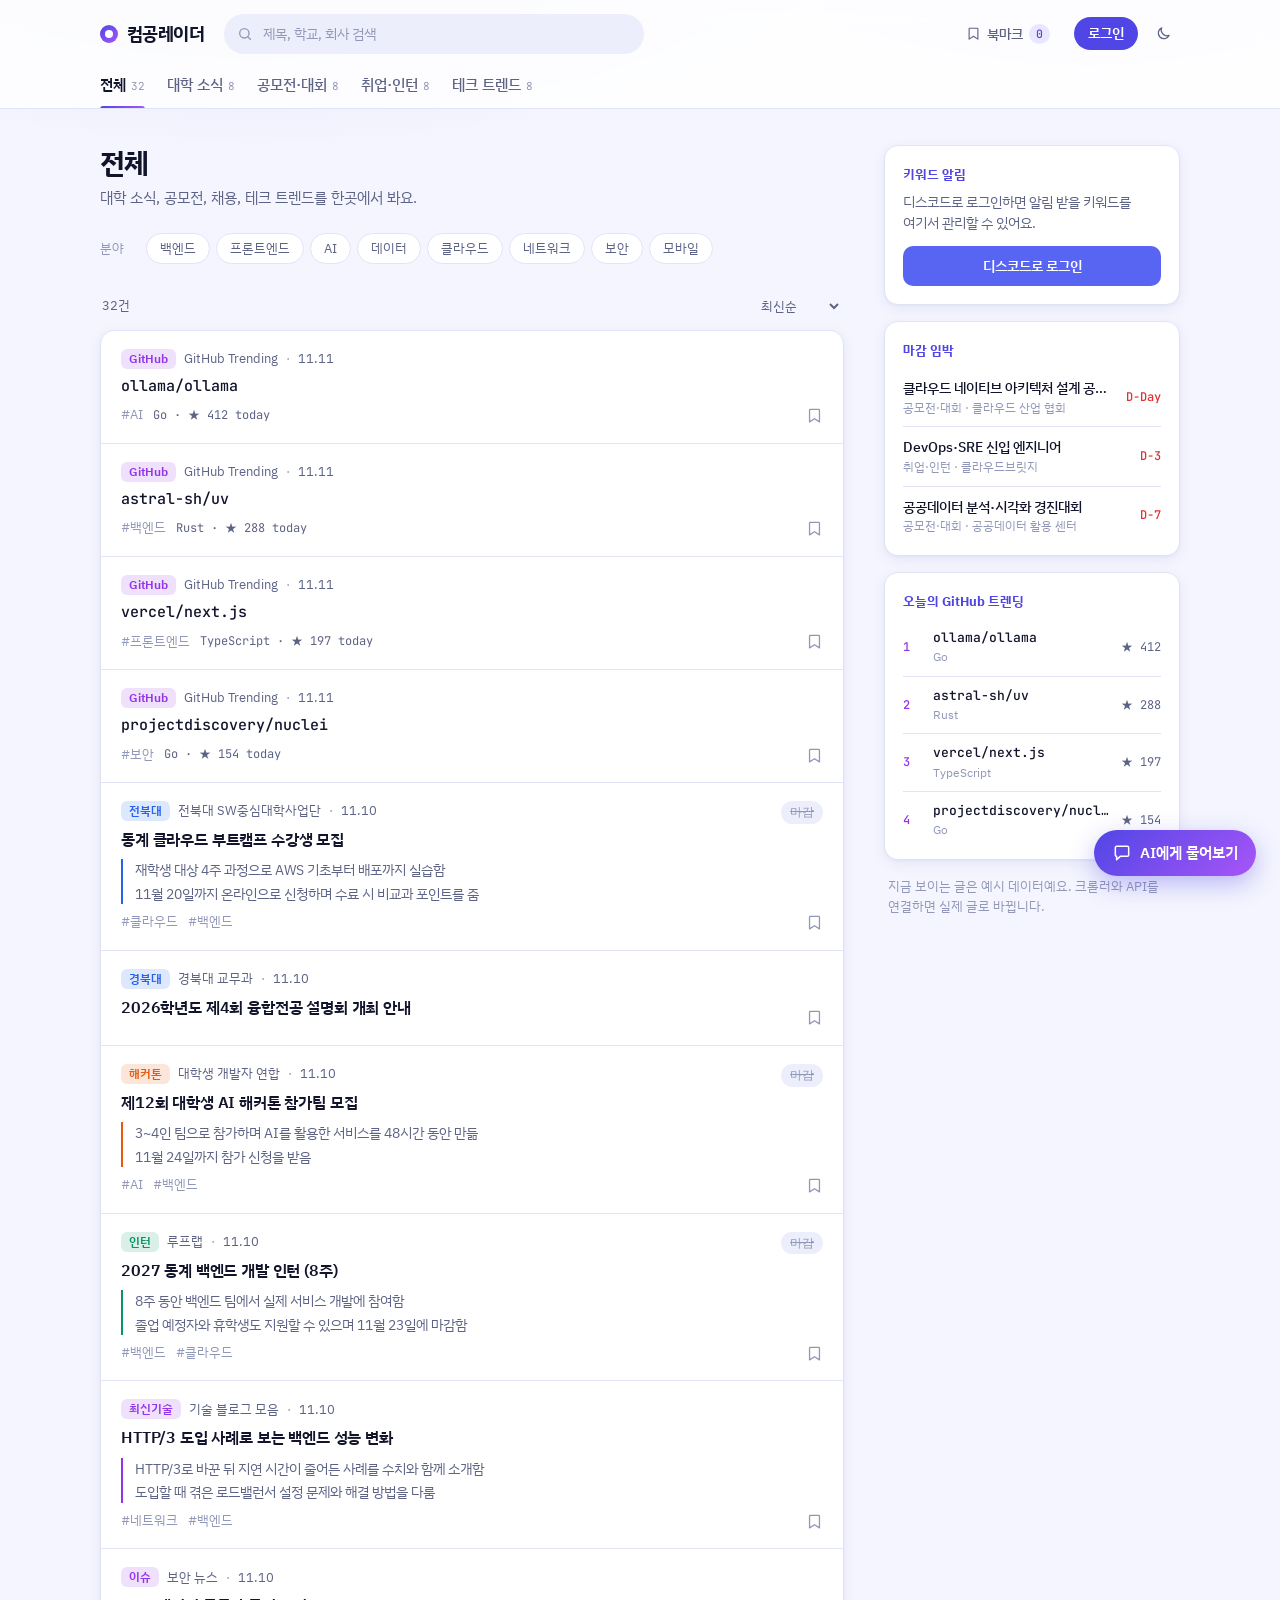
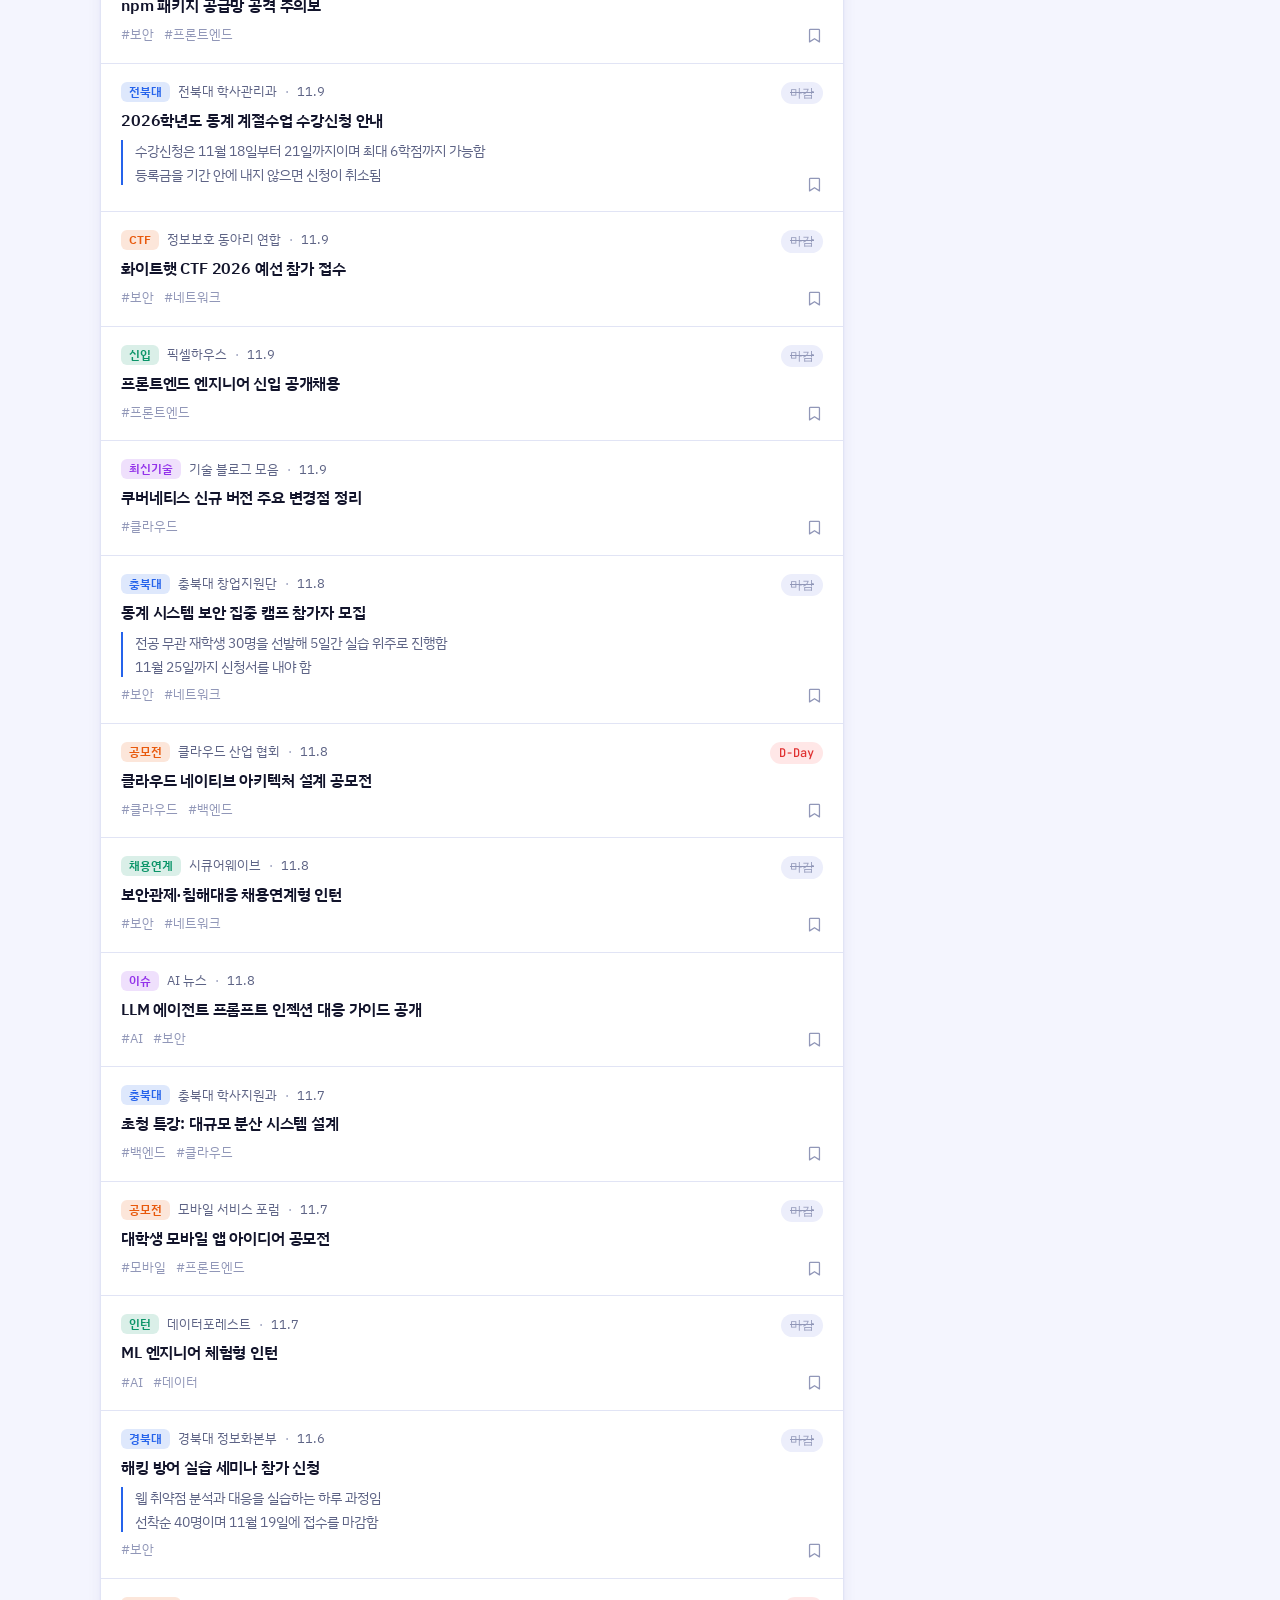
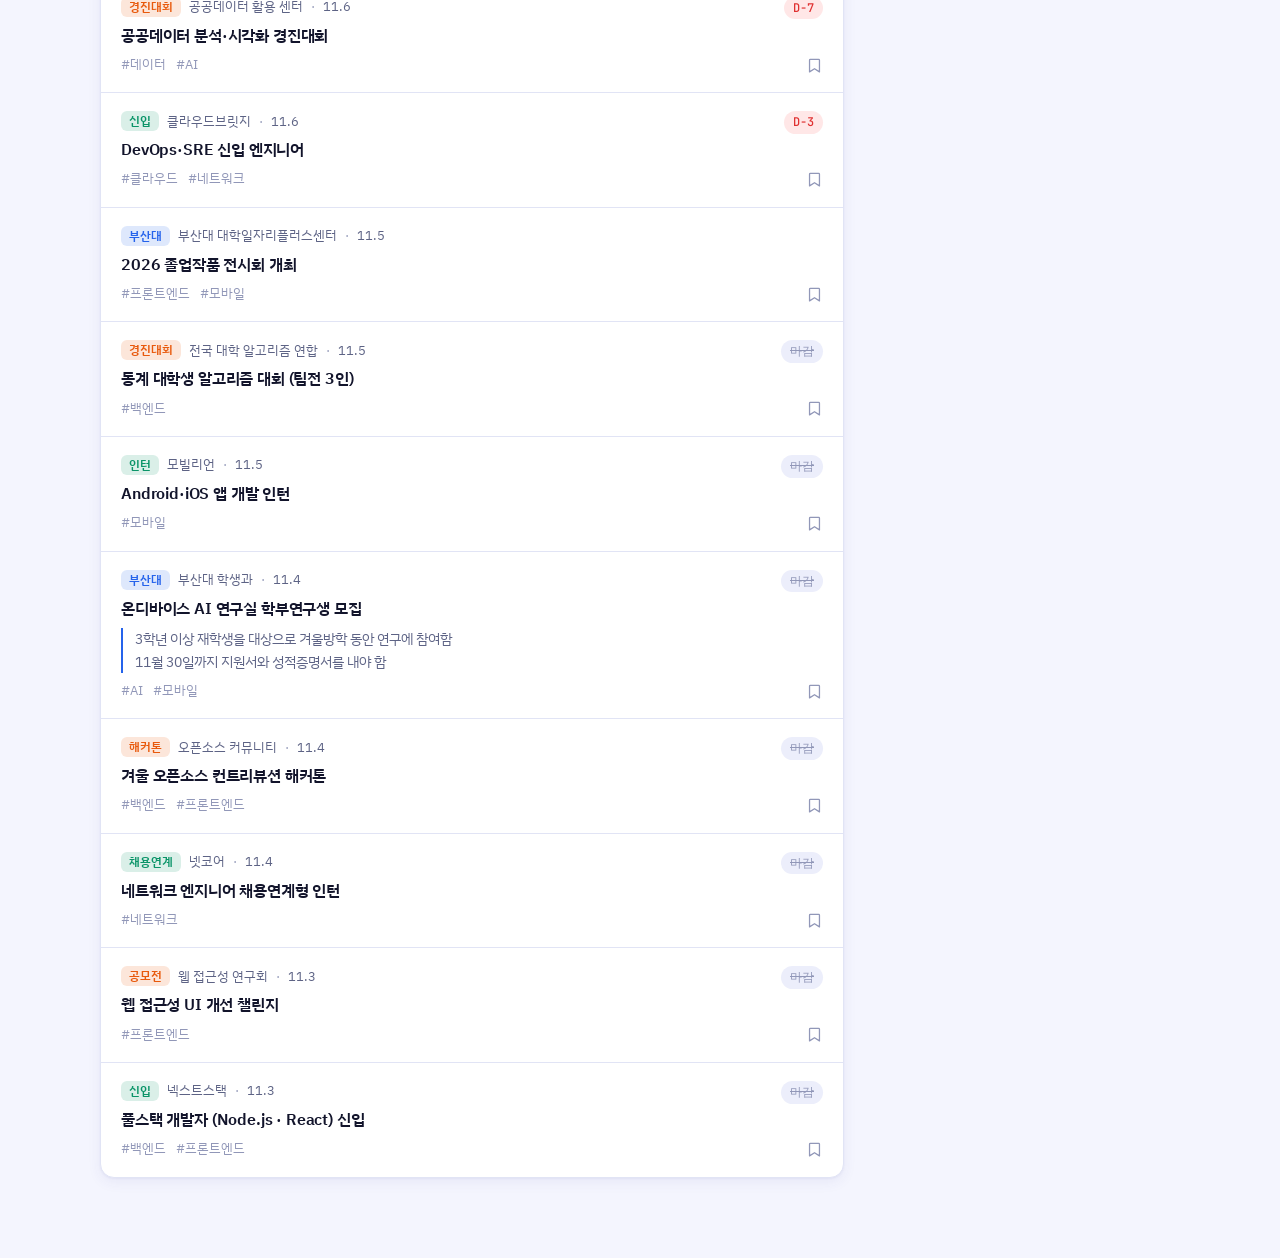
==== commit 957005a5: "Merge pull request #11 from cloud-jbnu/feat/chatbot feat: 모아 둔 글을 찾아 주는 AI 챗봇 + 웹 검색 (Gemini)" ====
--- a/web/index.html
+++ b/web/index.html
@@ -91,9 +91,27 @@
   <!-- 로그인 · 회원가입 창 (app.js가 내용을 채움) -->
   <dialog class="auth-dialog" id="authDialog" aria-labelledby="authTitle"></dialog>
 
+  <!-- 챗봇 (chat.js가 내용을 채움) -->
+  <button class="chat-fab" type="button" id="chatFab" aria-label="AI에게 물어보기" aria-expanded="false" aria-controls="chatPanel">
+    <svg viewBox="0 0 24 24" fill="none" stroke="currentColor" stroke-width="1.8" stroke-linejoin="round" aria-hidden="true"><path d="M4 5.5A1.5 1.5 0 0 1 5.5 4h13A1.5 1.5 0 0 1 20 5.5v9a1.5 1.5 0 0 1-1.5 1.5H10l-4.5 4v-4h0A1.5 1.5 0 0 1 4 14.5z"/></svg>
+    <span>AI에게 물어보기</span>
+  </button>
+  <section class="chat-panel" id="chatPanel" aria-labelledby="chatTitle" hidden>
+    <header class="chat-head">
+      <div>
+        <h2 id="chatTitle">컴공레이더 AI</h2>
+        <p class="chat-sub">모아 둔 공지·대회·채용·테크 글에서 찾아 드려요</p>
+      </div>
+      <button type="button" class="chat-close" id="chatClose" aria-label="챗봇 닫기">×</button>
+    </header>
+    <div class="chat-log" id="chatLog" aria-live="polite"></div>
+    <div class="chat-foot" id="chatFoot"></div>
+  </section>
+
   <script src="js/data.js"></script>
   <script src="js/api.js"></script>
   <script src="js/auth.js"></script>
   <script src="js/app.js"></script>
+  <script src="js/chat.js"></script>
 </body>
 </html>
--- a/web/css/style.css
+++ b/web/css/style.css
@@ -201,6 +201,67 @@
 .auth-link:hover { text-decoration: underline; text-underline-offset: 3px; }
 .auth-link:disabled { color: var(--faint); cursor: default; text-decoration: none; }
 
+/* 챗봇 */
+.chat-fab { position: fixed; right: 24px; bottom: 24px; z-index: 40; display: inline-flex; align-items: center; gap: 8px; border: none; border-radius: 999px; padding: 12px 18px; background: linear-gradient(135deg, var(--accent), var(--accent-2)); color: var(--on-accent); font-size: 14.5px; font-weight: 600; box-shadow: 0 8px 24px rgba(80, 70, 229, 0.35); cursor: pointer; transition: transform .15s, filter .15s; }
+.chat-fab:hover { transform: translateY(-1px); filter: brightness(1.06); }
+.chat-fab svg { width: 20px; height: 20px; }
+.chat-open .chat-fab { display: none; }
+.chat-panel { position: fixed; right: 24px; bottom: 24px; z-index: 41; display: flex; flex-direction: column; width: min(400px, calc(100vw - 32px)); height: min(600px, calc(100dvh - 48px)); background: var(--surface); color: var(--ink); border: 1px solid var(--line); border-radius: 18px; box-shadow: 0 20px 60px rgba(20, 18, 60, 0.25); overflow: hidden; }
+.chat-panel[hidden] { display: none; }
+.chat-head { display: flex; align-items: flex-start; justify-content: space-between; gap: 12px; padding: 16px 16px 14px 18px; border-bottom: 1px solid var(--line); }
+.chat-head h2 { margin: 0; font-size: 16px; font-weight: 700; }
+.chat-sub { margin: 2px 0 0; font-size: 12.5px; color: var(--muted); }
+.chat-close { display: grid; place-items: center; width: 32px; height: 32px; flex: none; border: none; background: none; border-radius: 50%; color: var(--muted); font-size: 22px; line-height: 1; cursor: pointer; }
+.chat-close:hover { background: var(--surface-2); color: var(--ink); }
+.chat-log { flex: 1; overflow-y: auto; padding: 16px; display: flex; flex-direction: column; gap: 10px; background: var(--bg); }
+.chat-msg { max-width: 88%; flex-shrink: 0; }
+.chat-msg p { margin: 0; padding: 10px 13px; border-radius: 14px; font-size: 14px; line-height: 1.55; overflow-wrap: anywhere; }
+.chat-msg.mine { align-self: flex-end; }
+.chat-msg.mine p { background: var(--accent); color: var(--on-accent); border-bottom-right-radius: 4px; }
+.chat-msg.bot { align-self: flex-start; }
+.chat-msg.bot p { background: var(--surface); border: 1px solid var(--line); border-bottom-left-radius: 4px; }
+.chat-msg.error p { color: var(--warn); background: var(--warn-soft); border-color: transparent; }
+.chat-items { display: grid; gap: 6px; margin-top: 6px; }
+.chat-item { display: grid; gap: 3px; padding: 9px 12px; border: 1px solid var(--line); border-radius: 12px; background: var(--surface); color: inherit; text-decoration: none; transition: border-color .15s; }
+a.chat-item[href]:hover { border-color: var(--accent); }
+.chat-item-meta { display: flex; align-items: center; gap: 6px; font-size: 12px; color: var(--muted); }
+.chat-item-due { margin-left: auto; font-family: var(--font-mono); font-size: 11.5px; color: var(--muted); }
+.chat-item-due.soon { color: var(--warn); font-weight: 500; }
+.chat-item-title { font-size: 13.5px; font-weight: 600; line-height: 1.4; }
+.chat-notice { margin: 6px 2px 0; font-size: 12px; line-height: 1.5; color: var(--muted); }
+.chat-msg.web { display: grid; gap: 6px; }
+.chat-msg.web > p { border-color: color-mix(in srgb, var(--accent) 35%, var(--line)); }
+.chat-web-label { font-size: 11.5px; font-weight: 600; color: var(--accent); padding-left: 2px; }
+.chat-sources { list-style: none; margin: 0; padding: 0; display: flex; flex-wrap: wrap; gap: 6px; }
+.chat-sources a { display: inline-block; max-width: 220px; overflow: hidden; text-overflow: ellipsis; white-space: nowrap; border: 1px solid var(--line); background: var(--surface); border-radius: 999px; padding: 3px 10px; font-size: 12px; color: var(--accent); text-decoration: none; }
+.chat-sources a:hover { border-color: var(--accent); }
+.chat-suggestions { width: 100%; height: 60px; border: none; border-radius: 10px; background: transparent; color-scheme: normal; }
+.chat-suggest { display: flex; flex-wrap: wrap; gap: 6px; }
+.chat-suggest button { border: 1px solid var(--line); background: var(--surface); color: var(--accent); border-radius: 999px; padding: 6px 12px; font: inherit; font-size: 13px; cursor: pointer; text-align: left; }
+.chat-suggest button:hover { border-color: var(--accent); }
+.chat-msg.typing { display: flex; gap: 4px; padding: 14px; background: var(--surface); border: 1px solid var(--line); border-radius: 14px; border-bottom-left-radius: 4px; }
+.chat-msg.typing span { width: 6px; height: 6px; border-radius: 50%; background: var(--faint); animation: chat-dot 1s infinite ease-in-out; }
+.chat-msg.typing span:nth-child(2) { animation-delay: .15s; }
+.chat-msg.typing span:nth-child(3) { animation-delay: .3s; }
+@keyframes chat-dot { 0%, 80%, 100% { opacity: .3; transform: translateY(0); } 40% { opacity: 1; transform: translateY(-3px); } }
+.chat-foot { padding: 12px 14px 14px; border-top: 1px solid var(--line); background: var(--surface); }
+.chat-form { display: flex; align-items: flex-end; gap: 8px; }
+.chat-form textarea { flex: 1; min-width: 0; resize: none; max-height: 120px; background: var(--surface-2); border: 1px solid transparent; border-radius: 12px; padding: 10px 12px; font: inherit; font-size: 14px; line-height: 1.45; color: var(--ink); }
+.chat-form textarea:focus { border-color: var(--accent); outline: none; background: var(--surface); }
+.chat-form textarea::placeholder { color: var(--faint); }
+.chat-form button { display: grid; place-items: center; width: 40px; height: 40px; flex: none; border: none; border-radius: 12px; background: var(--accent); color: var(--on-accent); cursor: pointer; }
+.chat-form button:disabled, .chat-form textarea:disabled { opacity: .6; cursor: progress; }
+.chat-form button svg { width: 18px; height: 18px; }
+.chat-left { display: block; margin-top: 6px; font-size: 11.5px; color: var(--faint); text-align: right; }
+.chat-note { margin: 0 0 10px; font-size: 13px; line-height: 1.5; color: var(--muted); }
+.chat-note:last-child { margin-bottom: 0; }
+.chat-login { width: 100%; border: none; background: var(--accent); color: var(--on-accent); font-size: 14px; font-weight: 600; border-radius: 10px; padding: 10px 14px; cursor: pointer; }
+@media (max-width: 560px) {
+  .chat-fab { right: 16px; bottom: 16px; padding: 12px; }
+  .chat-fab span { display: none; }
+  .chat-panel { right: 0; bottom: 0; width: 100vw; height: min(88dvh, 640px); border-radius: 18px 18px 0 0; border-bottom: none; }
+}
+
 @media (max-width: 920px) {
   .layout { grid-template-columns: minmax(0, 1fr); gap: 32px; padding-block: 28px 64px; }
   .rail { position: static; grid-template-columns: repeat(auto-fit, minmax(260px, 1fr)); }
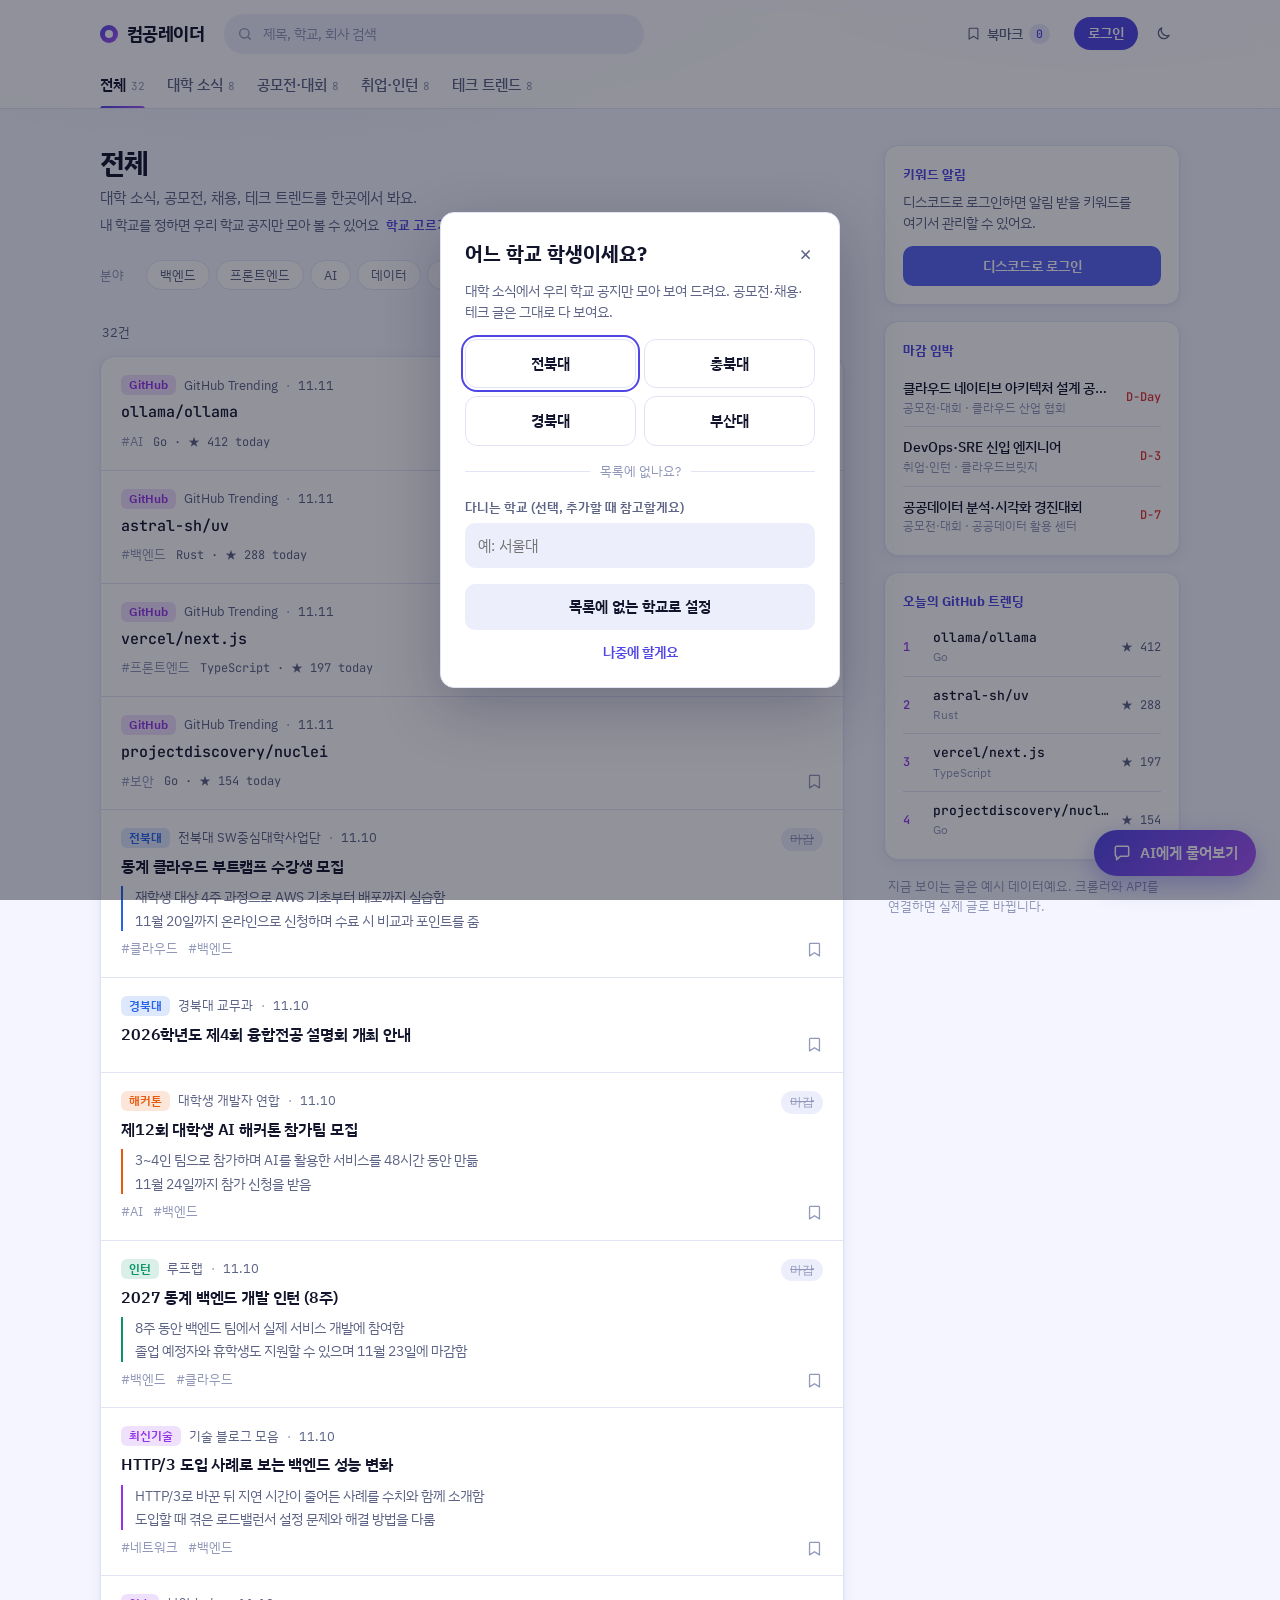
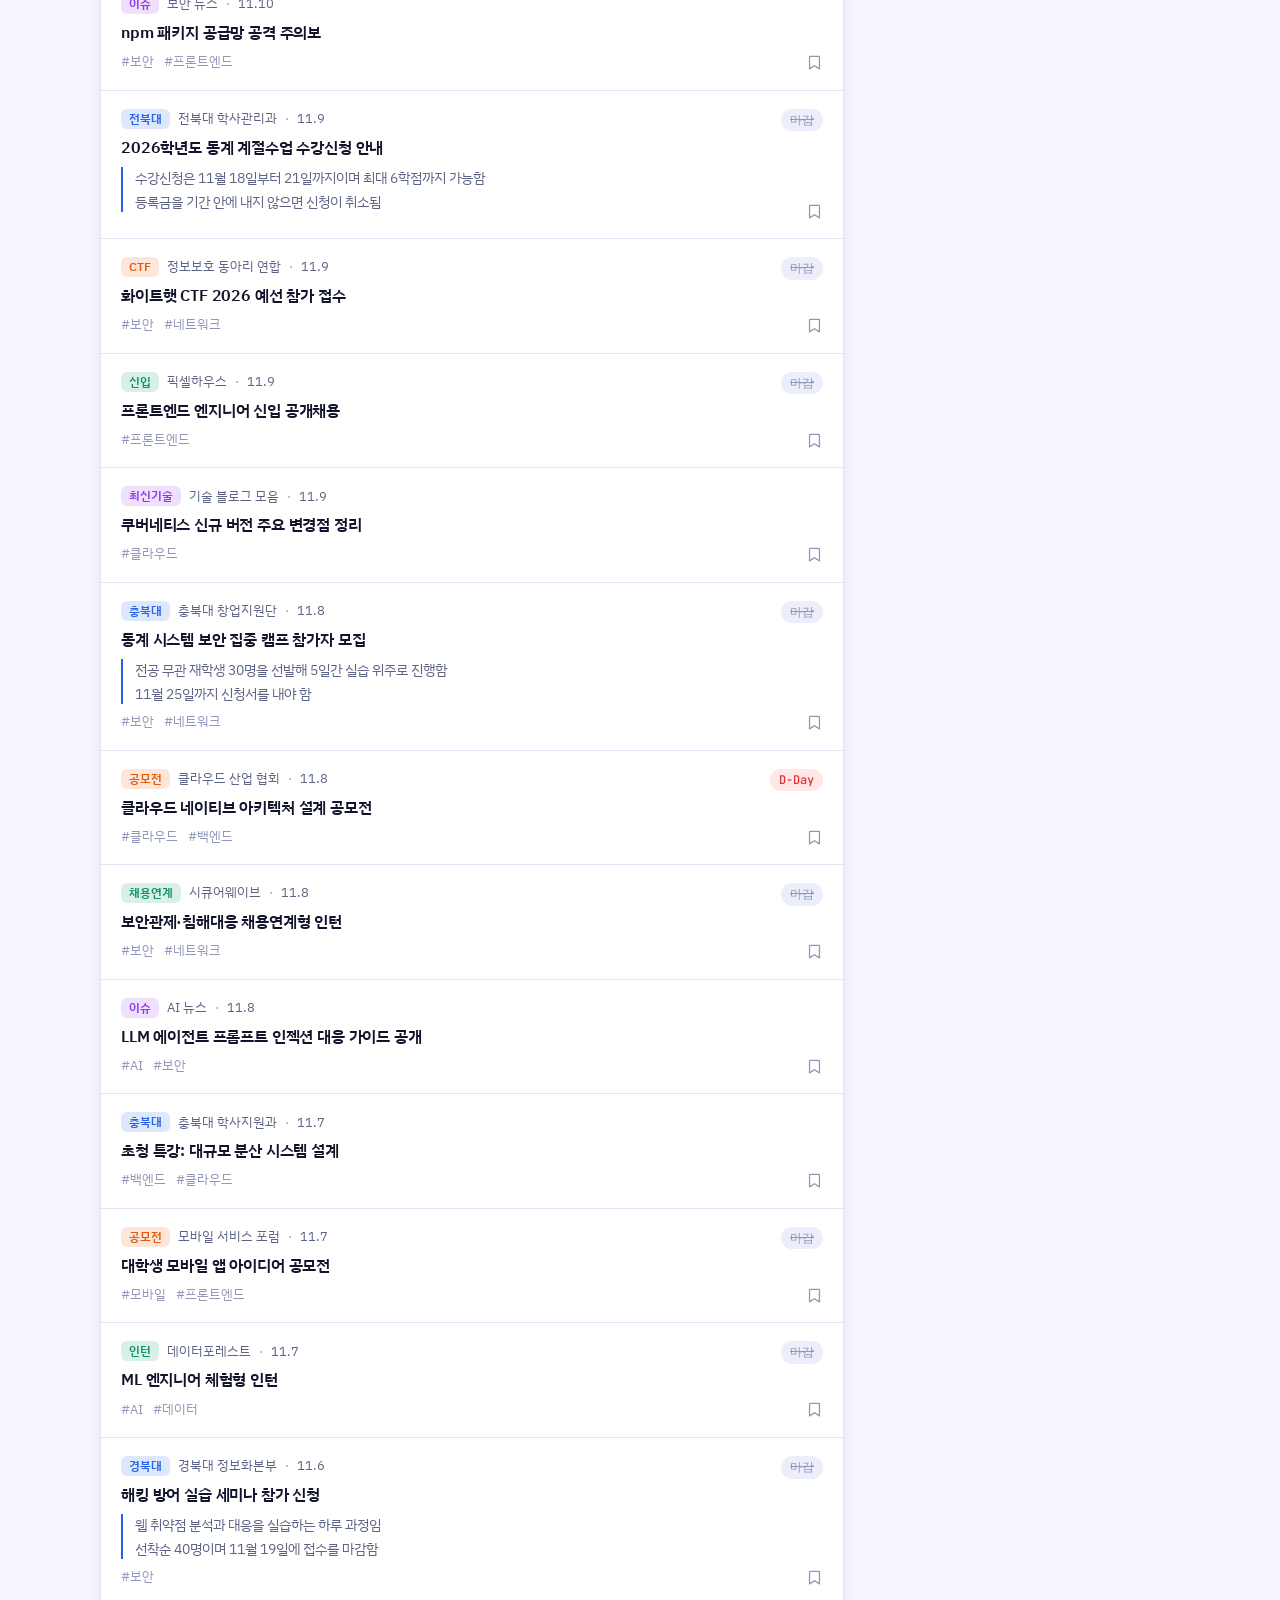
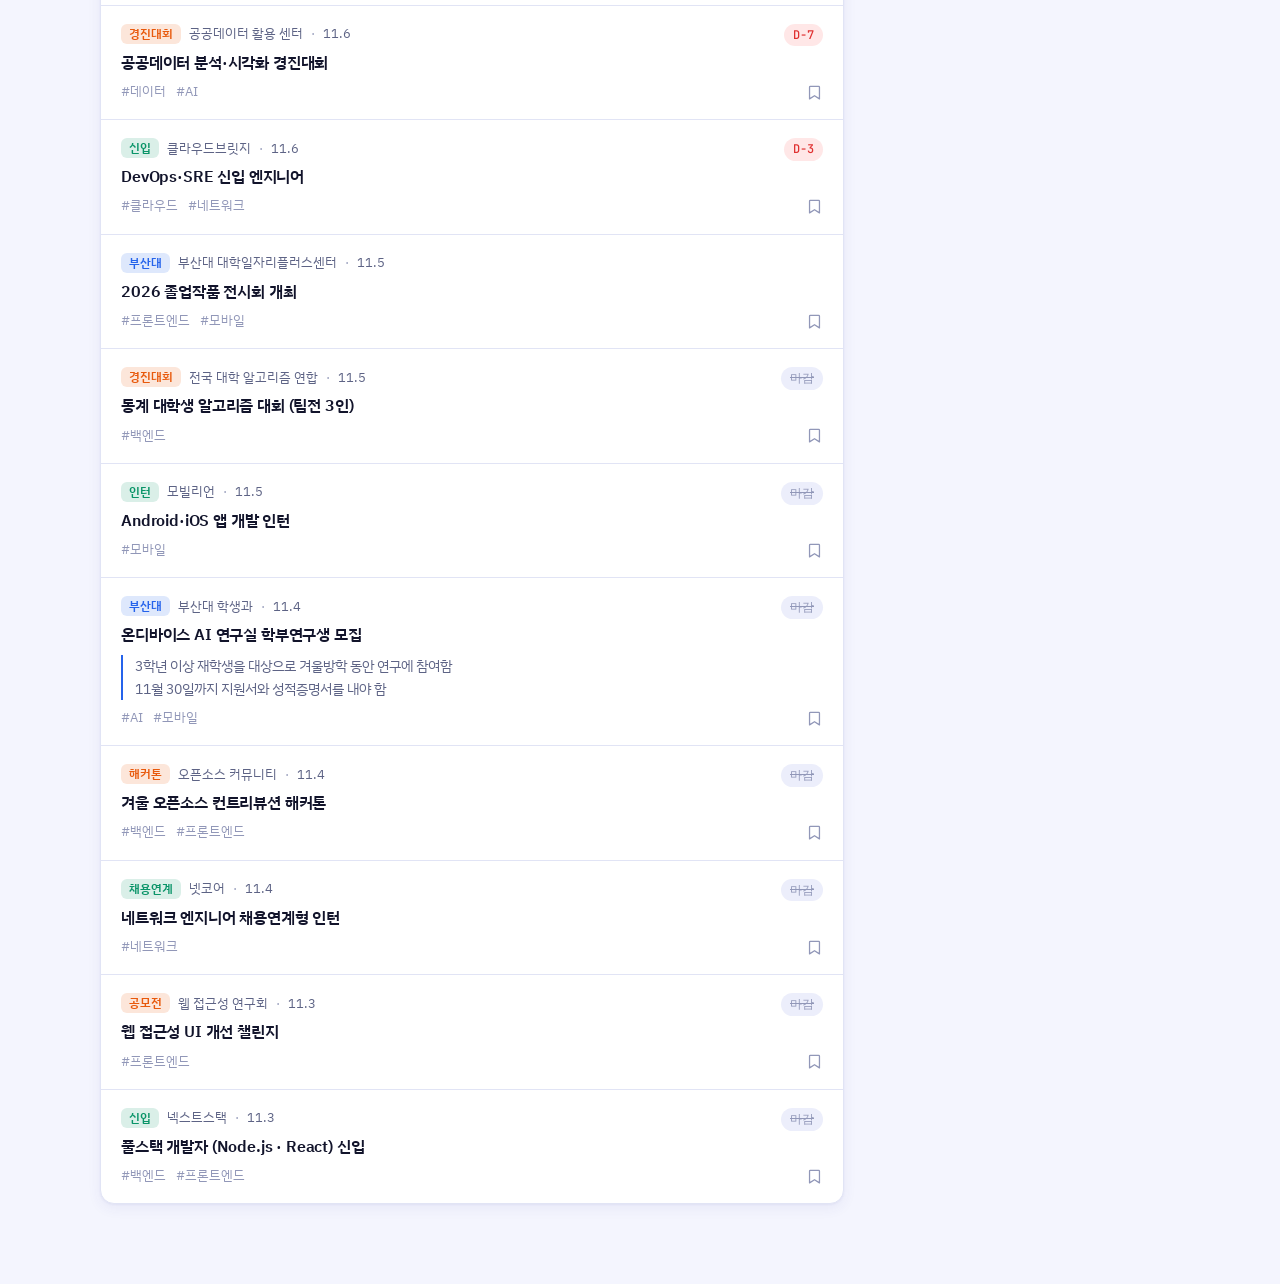
==== commit de09b05a: "feat(web): 내 학교 고르기와 학교별 공지 필터 추가 처음 오면 학교를 한 번 묻고, 전체 탭·마감 임박·탭 숫자에서 다른 학교 공지를 뺀다. 브라우저에 저장하고 로그인하면" ====
--- a/web/index.html
+++ b/web/index.html
@@ -39,6 +39,7 @@
       <div class="feed-head">
         <h1 id="feedTitle">전체</h1>
         <p id="feedDesc" class="muted"></p>
+        <p id="schoolLine" class="school-line"></p>
       </div>
 
       <div class="filters">
@@ -91,6 +92,9 @@
   <!-- 로그인 · 회원가입 창 (app.js가 내용을 채움) -->
   <dialog class="auth-dialog" id="authDialog" aria-labelledby="authTitle"></dialog>
 
+  <!-- 내 학교 고르기 창 (app.js가 내용을 채움) -->
+  <dialog class="auth-dialog school-dialog" id="schoolDialog" aria-labelledby="schoolTitle"></dialog>
+
   <!-- 챗봇 (chat.js가 내용을 채움) -->
   <button class="chat-fab" type="button" id="chatFab" aria-label="AI에게 물어보기" aria-expanded="false" aria-controls="chatPanel">
     <svg viewBox="0 0 24 24" fill="none" stroke="currentColor" stroke-width="1.8" stroke-linejoin="round" aria-hidden="true"><path d="M4 5.5A1.5 1.5 0 0 1 5.5 4h13A1.5 1.5 0 0 1 20 5.5v9a1.5 1.5 0 0 1-1.5 1.5H10l-4.5 4v-4h0A1.5 1.5 0 0 1 4 14.5z"/></svg>
--- a/web/css/style.css
+++ b/web/css/style.css
@@ -176,7 +176,7 @@
 .note { font-size: 12.5px; line-height: 1.6; color: var(--faint); margin: 0; padding: 0 4px; }
 
 /* 로그인 · 회원가입 창 */
-.auth-dialog { width: min(400px, calc(100vw - 32px)); max-height: calc(100dvh - 32px); overflow-y: auto; padding: 24px; border: 1px solid var(--line); border-radius: var(--radius); background: var(--surface); color: var(--ink); box-shadow: 0 20px 60px rgba(20, 18, 60, 0.25); }
+.auth-dialog { width: min(400px, calc(100vw - 32px)); max-height: calc(100dvh - 32px); overflow-y: auto; overflow-x: hidden; padding: 24px; border: 1px solid var(--line); border-radius: var(--radius); background: var(--surface); color: var(--ink); box-shadow: 0 20px 60px rgba(20, 18, 60, 0.25); }
 .auth-dialog::backdrop { background: rgba(12, 14, 31, 0.45); }
 .auth-head { display: flex; align-items: center; justify-content: space-between; margin-bottom: 18px; }
 .auth-head h2 { margin: 0; font-size: 20px; font-weight: 700; }
@@ -200,6 +200,19 @@
 .auth-link { border: none; background: none; padding: 0; font: inherit; font-weight: 600; color: var(--accent); cursor: pointer; }
 .auth-link:hover { text-decoration: underline; text-underline-offset: 3px; }
 .auth-link:disabled { color: var(--faint); cursor: default; text-decoration: none; }
+
+/* 내 학교 */
+.school-line { margin: 8px 0 0; font-size: 13.5px; color: var(--muted); }
+.school-line b { color: var(--ink); font-weight: 600; }
+.school-line .auth-link { margin-left: 4px; font-size: 13px; }
+.school-msg { color: var(--warn); font-size: 12.5px; }
+.school-intro { margin: -6px 0 16px; font-size: 13.5px; line-height: 1.55; color: var(--muted); }
+.school-options { display: grid; grid-template-columns: repeat(2, minmax(0, 1fr)); gap: 8px; }
+.school-option { border: 1px solid var(--line); background: var(--surface); color: var(--ink); border-radius: 12px; padding: 12px; font: inherit; font-size: 15px; font-weight: 600; cursor: pointer; transition: border-color .15s, background .15s; }
+.school-option:hover { border-color: var(--accent); }
+.school-option[aria-pressed="true"] { border-color: var(--accent); background: var(--accent-soft); color: var(--accent); }
+.auth-submit.secondary { background: var(--surface-2); color: var(--ink); }
+.auth-submit.secondary[aria-pressed="true"] { background: var(--accent-soft); color: var(--accent); }
 
 /* 챗봇 */
 .chat-fab { position: fixed; right: 24px; bottom: 24px; z-index: 40; display: inline-flex; align-items: center; gap: 8px; border: none; border-radius: 999px; padding: 12px 18px; background: linear-gradient(135deg, var(--accent), var(--accent-2)); color: var(--on-accent); font-size: 14.5px; font-weight: 600; box-shadow: 0 8px 24px rgba(80, 70, 229, 0.35); cursor: pointer; transition: transform .15s, filter .15s; }
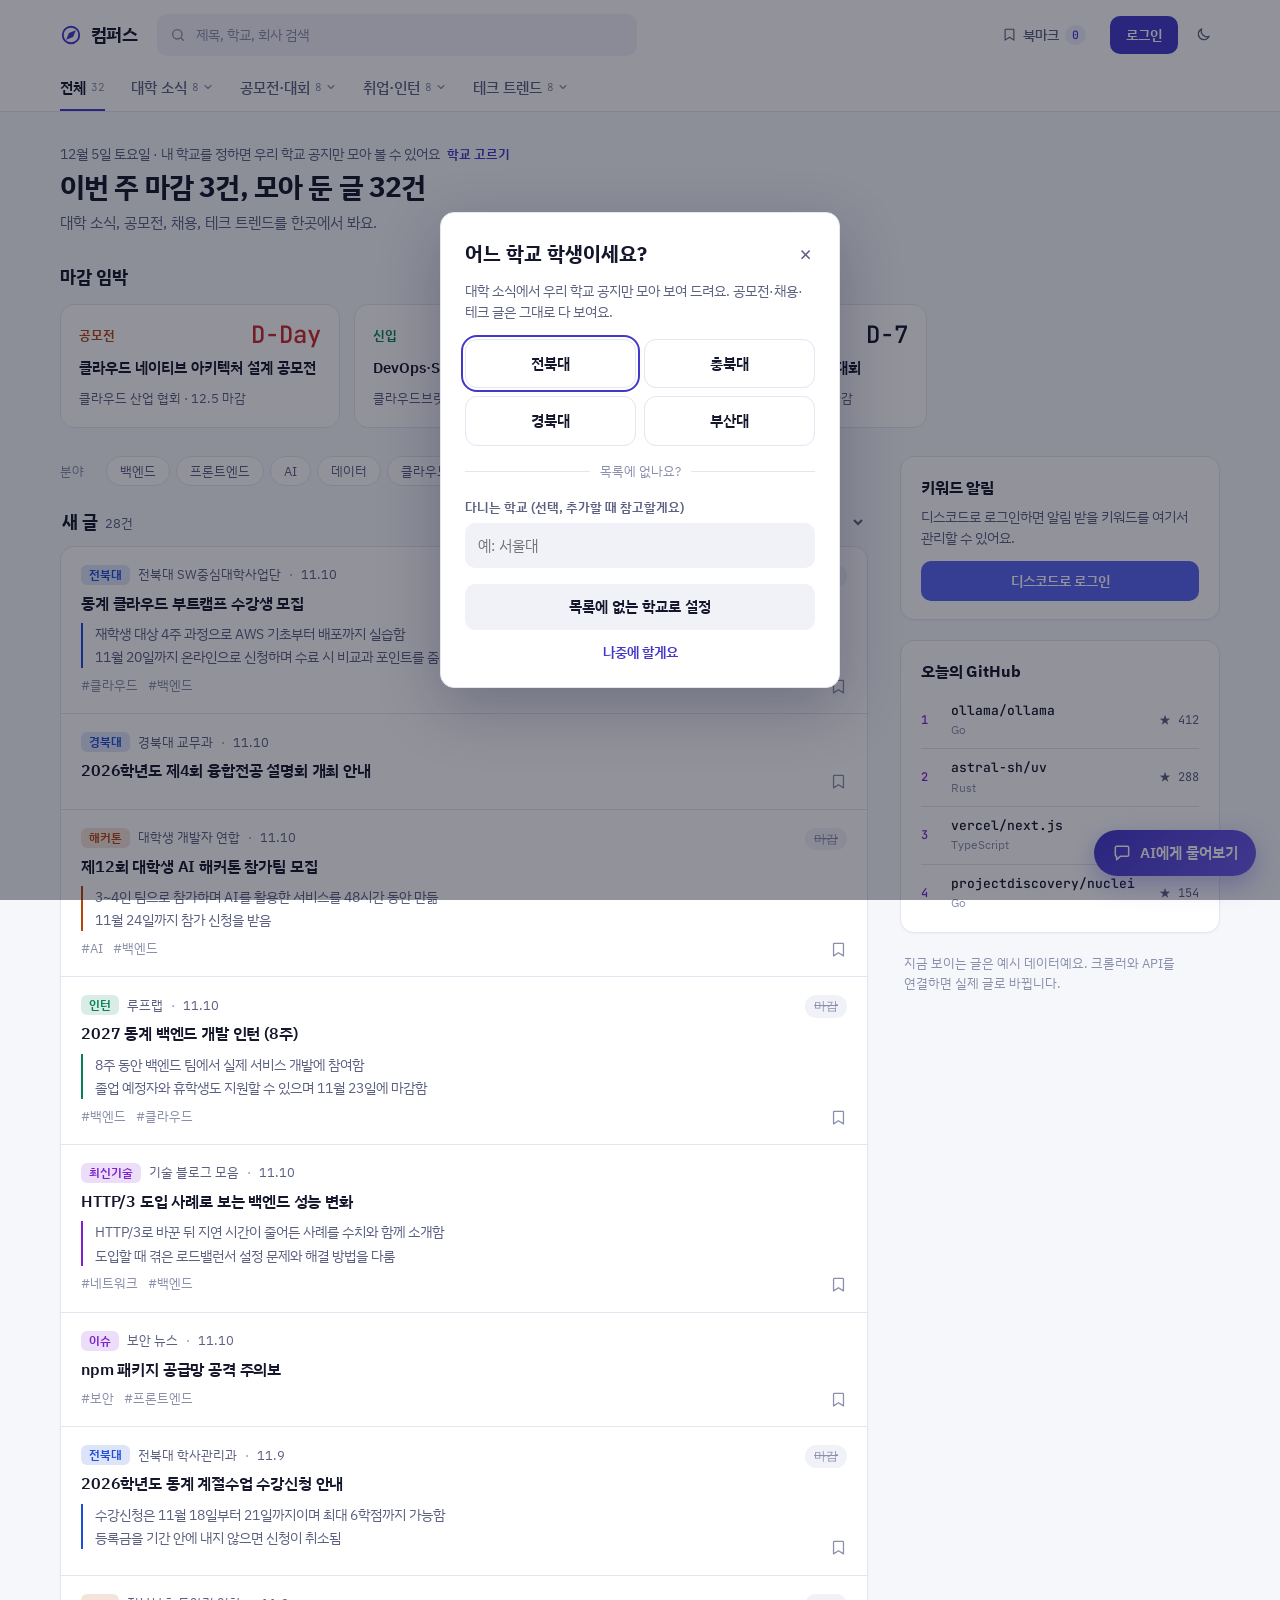
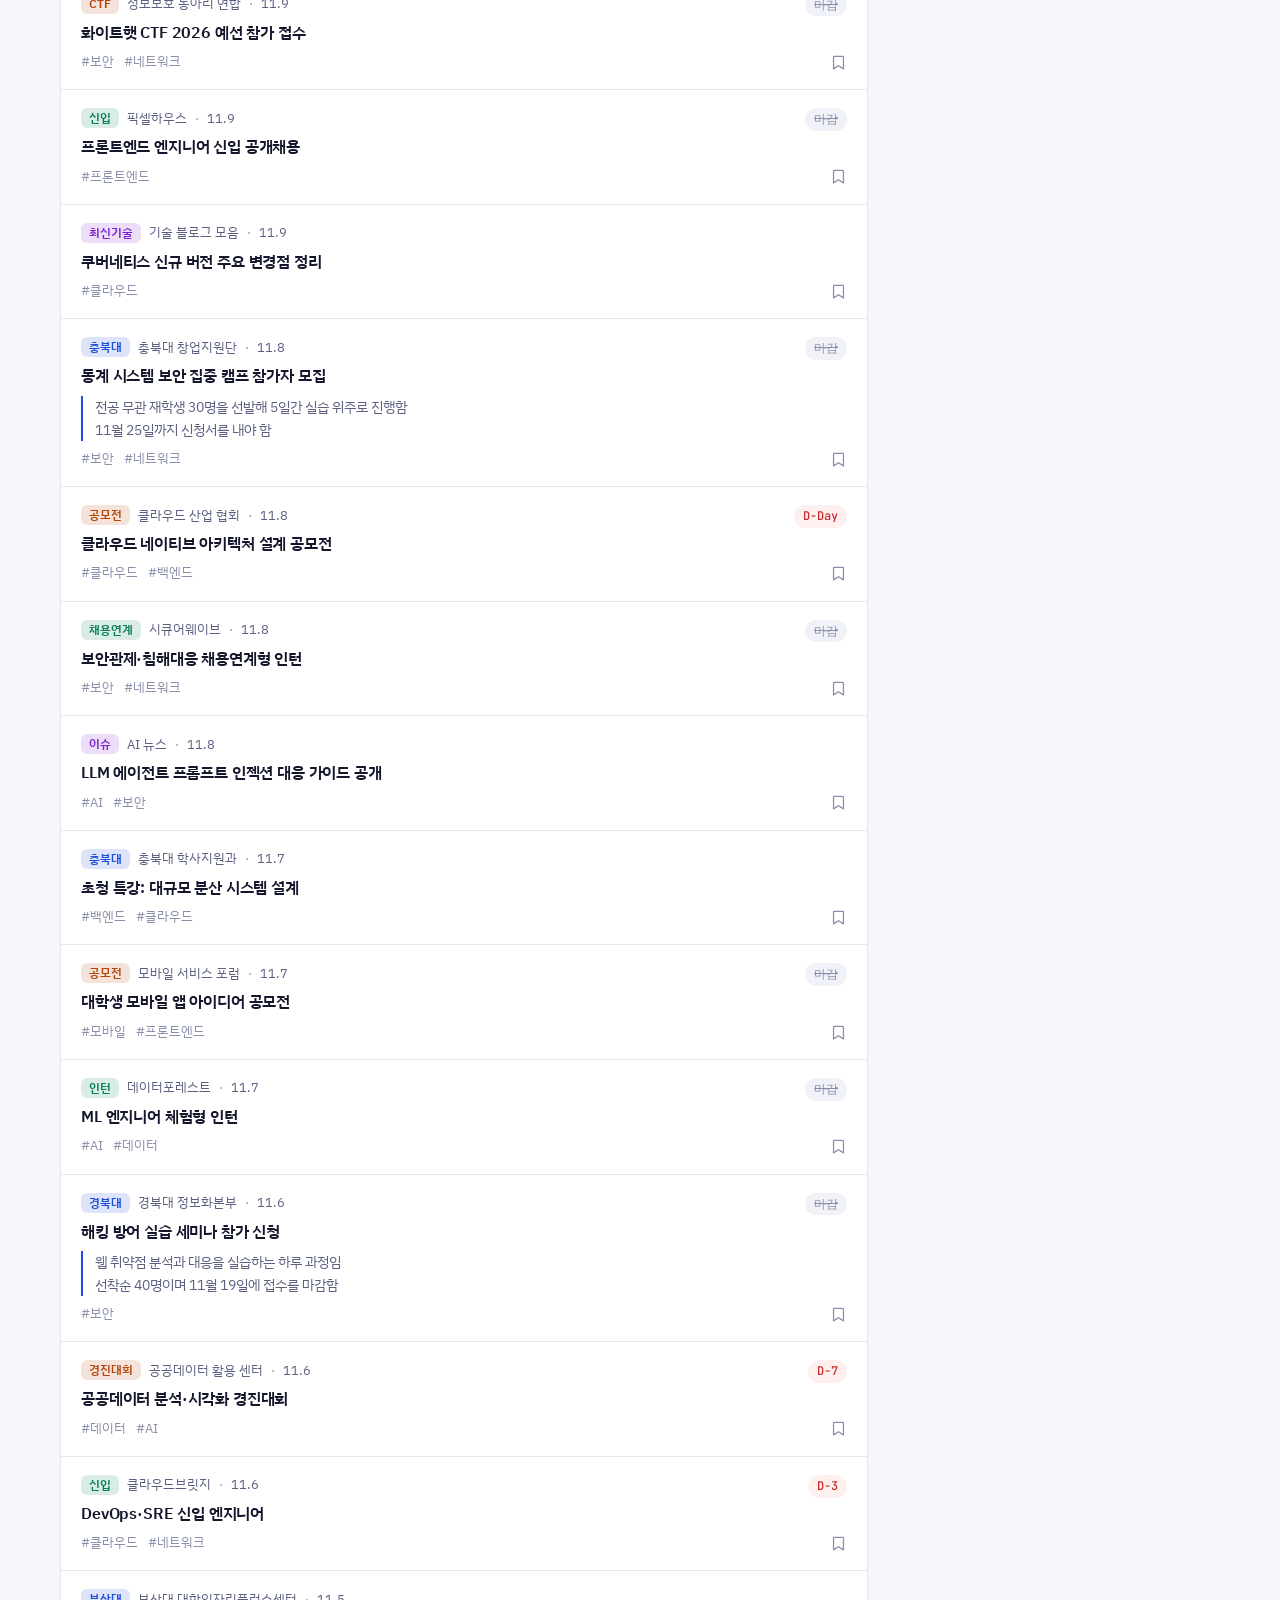
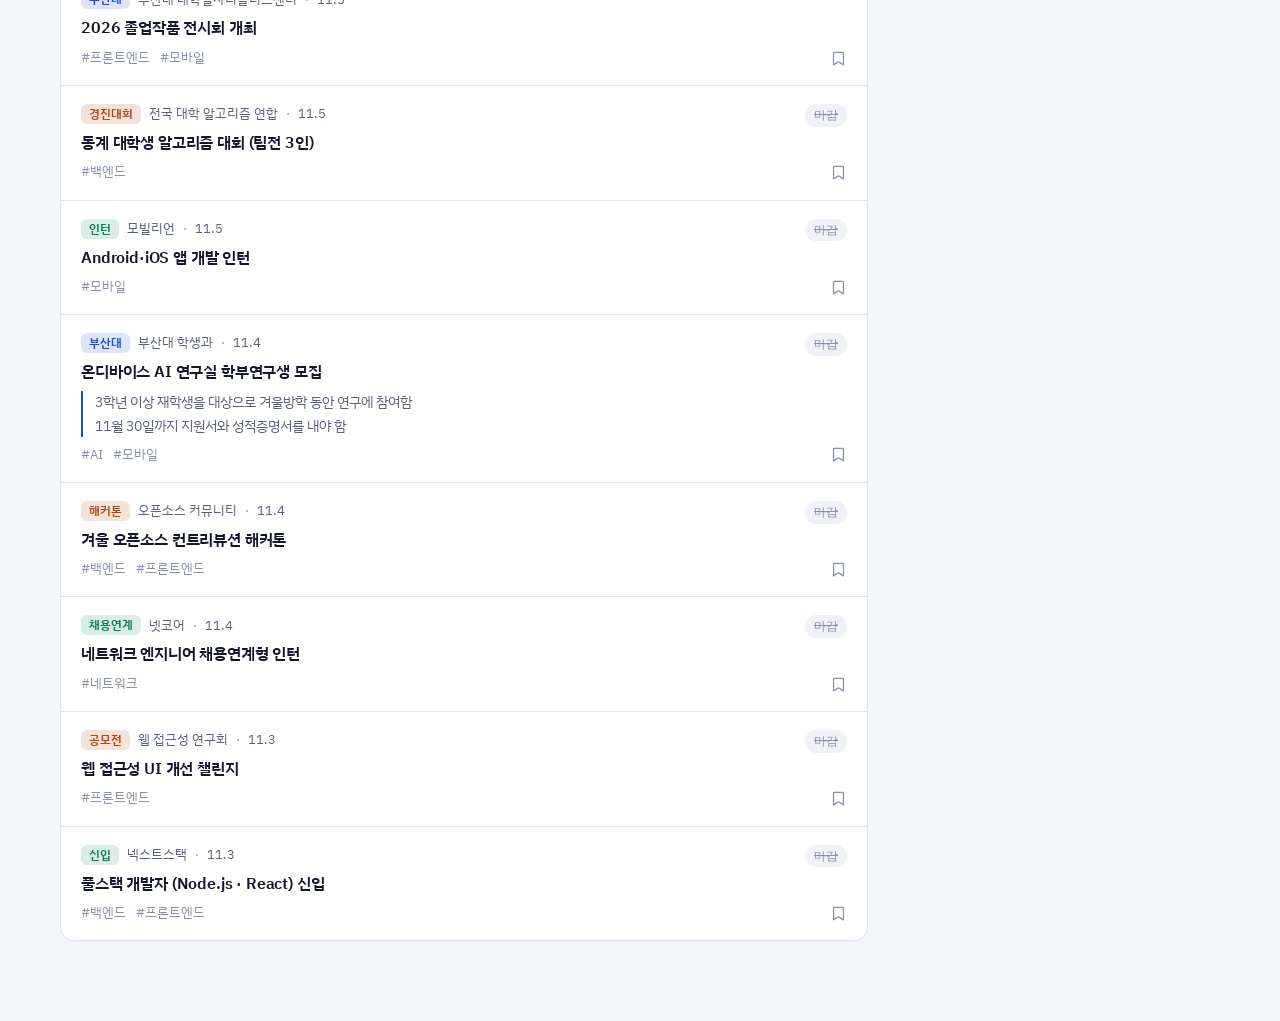
==== commit f3b6fc8e: "feat(web): 대시보드형 화면과 탭 세부 메뉴, 서비스 이름을 컴퍼스로 변경 - 상단 탭에 마우스를 올리면(키보드는 Tab) 세부 구분 메뉴가 열림:   구분별 글 수·가장 " ====
--- a/web/index.html
+++ b/web/index.html
@@ -3,11 +3,11 @@
 <head>
   <meta charset="utf-8">
   <meta name="viewport" content="width=device-width, initial-scale=1">
-  <title>컴공레이더</title>
+  <title>컴퍼스</title>
   <link rel="preconnect" href="https://fonts.googleapis.com">
   <link rel="preconnect" href="https://fonts.gstatic.com" crossorigin>
   <link rel="stylesheet" href="https://fonts.googleapis.com/css2?family=IBM+Plex+Sans+KR:wght@400;500;600;700&family=JetBrains+Mono:wght@400;500&display=swap">
-  <link rel="stylesheet" href="css/style.css">
+  <link rel="stylesheet" href="css/style.css?v=2">
   <script>
     // 저장해 둔 테마가 있으면 화면이 그려지기 전에 적용 (기본은 밝은 화면)
     try { if (localStorage.getItem('csradar.theme') === 'dark') document.documentElement.dataset.theme = 'dark'; } catch {}
@@ -16,7 +16,7 @@
 <body>
   <header class="topbar">
     <div class="topbar-inner">
-      <a class="logo" href="#all"><span class="logo-dot" aria-hidden="true"></span>컴공레이더</a>
+      <a class="logo" href="#all"><svg viewBox="0 0 24 24" fill="none" stroke="currentColor" stroke-width="2" stroke-linecap="round" aria-hidden="true"><circle cx="12" cy="12" r="9"/><path d="m15.5 8.5-2 5-5 2 2-5z" fill="currentColor"/></svg>컴퍼스</a>
       <label class="search">
         <span class="sr-only">검색</span>
         <svg viewBox="0 0 24 24" fill="none" stroke="currentColor" stroke-width="2" stroke-linecap="round" aria-hidden="true"><circle cx="11" cy="11" r="7"/><path d="m20 20-3.5-3.5"/></svg>
@@ -29,18 +29,30 @@
         <svg class="sun" viewBox="0 0 24 24" fill="none" stroke="currentColor" stroke-width="1.8" stroke-linecap="round" aria-hidden="true"><circle cx="12" cy="12" r="4"/><path d="M12 2.5v2M12 19.5v2M2.5 12h2M19.5 12h2M5.3 5.3l1.4 1.4M17.3 17.3l1.4 1.4M5.3 18.7l1.4-1.4M17.3 6.7l1.4-1.4"/></svg>
       </button>
     </div>
-    <nav class="tabs" aria-label="카테고리">
-      <div class="tabs-inner" id="tabs"></div>
-    </nav>
+    <!-- 카테고리 탭 + 세부 메뉴 (탭에 마우스를 올리거나 키보드로 들어가면 열림, app.js가 내용을 채움) -->
+    <div class="nav-zone" id="navZone">
+      <nav class="tabs" aria-label="카테고리">
+        <div class="tabs-inner" id="tabs"></div>
+      </nav>
+      <div class="mega" id="megaMenu" hidden></div>
+    </div>
   </header>
 
   <main class="layout">
-    <section class="feed" aria-labelledby="feedTitle">
-      <div class="feed-head">
-        <h1 id="feedTitle">전체</h1>
-        <p id="feedDesc" class="muted"></p>
-        <p id="schoolLine" class="school-line"></p>
-      </div>
+    <div class="page-head">
+      <p id="schoolLine" class="school-line"></p>
+      <h1 id="feedTitle">전체</h1>
+      <p id="feedDesc" class="muted"></p>
+    </div>
+
+    <!-- 전체 탭에서만 보이는 마감 카드 -->
+    <section class="dash" id="dash" aria-labelledby="dashTitle" hidden>
+      <h2 class="section-title" id="dashTitle">마감 임박</h2>
+      <div class="dl-cards" id="dashCards"></div>
+    </section>
+
+    <section class="feed" aria-label="글 목록">
+      <section class="panel school-news" id="schoolNews" hidden></section>
 
       <div class="filters">
         <div class="filter-row" id="subtypeRow" hidden>
@@ -54,7 +66,7 @@
       </div>
 
       <div class="list-bar">
-        <span id="resultCount" class="muted"></span>
+        <span><b class="list-title" id="listTitle"></b> <span id="resultCount" class="muted"></span></span>
         <label class="sort">
           <span class="sr-only">정렬</span>
           <select id="sort">
@@ -77,12 +89,12 @@
         <h2>키워드 알림</h2>
         <div id="subsBody"></div>
       </section>
-      <section class="panel">
+      <section class="panel" id="deadlinePanel">
         <h2>마감 임박</h2>
         <ol class="deadline-list" id="deadlineList"></ol>
       </section>
       <section class="panel">
-        <h2>오늘의 GitHub 트렌딩</h2>
+        <h2>오늘의 GitHub</h2>
         <ol class="repo-list" id="repoList"></ol>
       </section>
       <p class="note">지금 보이는 글은 예시 데이터예요. 크롤러와 API를 연결하면 실제 글로 바뀝니다.</p>
@@ -103,7 +115,7 @@
   <section class="chat-panel" id="chatPanel" aria-labelledby="chatTitle" hidden>
     <header class="chat-head">
       <div>
-        <h2 id="chatTitle">컴공레이더 AI</h2>
+        <h2 id="chatTitle">컴퍼스 AI</h2>
         <p class="chat-sub">모아 둔 공지·대회·채용·테크 글에서 찾아 드려요</p>
       </div>
       <button type="button" class="chat-close" id="chatClose" aria-label="챗봇 닫기">×</button>
@@ -112,10 +124,10 @@
     <div class="chat-foot" id="chatFoot"></div>
   </section>
 
-  <script src="js/data.js"></script>
-  <script src="js/api.js"></script>
-  <script src="js/auth.js"></script>
-  <script src="js/app.js"></script>
-  <script src="js/chat.js"></script>
+  <script src="js/data.js?v=2"></script>
+  <script src="js/api.js?v=2"></script>
+  <script src="js/auth.js?v=2"></script>
+  <script src="js/app.js?v=2"></script>
+  <script src="js/chat.js?v=2"></script>
 </body>
 </html>
--- a/web/css/style.css
+++ b/web/css/style.css
@@ -1,24 +1,25 @@
 /* 레이아웃: 상단 고정 헤더(검색 + 카테고리 탭) / 본문 피드 + 오른쪽 레일 */
 :root {
-  --bg: #f4f5fe;
+  --bg: #f6f7fb;
   --surface: #ffffff;
-  --surface-2: #eceefb;
-  --ink: #12142b;
-  --muted: #5d6385;
-  --faint: #9197b8;
-  --line: #e1e4f5;
-  --accent: #5046e5;
-  --accent-2: #a855f7;
+  --surface-2: #f1f2f8;
+  --ink: #14162b;
+  --muted: #5b6080;
+  --faint: #8a8fab;
+  --line: #e3e5f0;
+  --accent: #4338ca;
+  --accent-2: #6d5ce8;
   --on-accent: #ffffff;
-  --accent-soft: #e9e7ff;
-  --warn: #e03131;
-  --warn-soft: #ffe7e7;
-  --shadow: 0 1px 2px rgba(60, 50, 160, 0.05), 0 4px 14px rgba(60, 50, 160, 0.07);
-
-  --c-univ: #2563eb;
-  --c-contest: #e8590c;
-  --c-jobs: #0a9468;
-  --c-tech: #9333ea;
+  --accent-soft: #eef0ff;
+  --warn: #c92a2a;
+  --warn-soft: #fff0f0;
+  --shadow: 0 1px 2px rgba(30, 30, 80, 0.04);
+  --shadow-pop: 0 18px 40px rgba(30, 30, 80, 0.12);
+
+  --c-univ: #1d4ed8;
+  --c-contest: #b4460b;
+  --c-jobs: #087f5b;
+  --c-tech: #7e22ce;
 
   --font-body: "IBM Plex Sans KR", "Apple SD Gothic Neo", "Malgun Gothic", system-ui, sans-serif;
   --font-mono: "JetBrains Mono", ui-monospace, Consolas, monospace;
@@ -29,7 +30,7 @@
 :root[data-theme="dark"] {
   --bg: #0c0e1f; --surface: #14182e; --surface-2: #1e2342; --ink: #eef0fb; --muted: #a6adcf; --faint: #6f779f;
   --line: #262c50; --accent: #8b8cff; --accent-2: #d08bff; --on-accent: #0c0e1f; --accent-soft: #252a5c; --warn: #ff7a7a; --warn-soft: #3d1c2a;
-  --shadow: none;
+  --shadow: none; --shadow-pop: 0 18px 40px rgba(0, 0, 0, 0.45);
   --c-univ: #6aa5ff; --c-contest: #ffa04d; --c-jobs: #3ddc97; --c-tech: #c59bff;
   color-scheme: dark;
 }
@@ -37,9 +38,7 @@
 * { box-sizing: border-box; }
 html, body { margin: 0; }
 body {
-  background: radial-gradient(900px 380px at 20% -120px, color-mix(in srgb, var(--accent) 16%, transparent), transparent 70%),
-              radial-gradient(700px 340px at 85% -140px, color-mix(in srgb, var(--accent-2) 13%, transparent), transparent 70%) var(--bg);
-  background-repeat: no-repeat; min-height: 100vh;
+  background: var(--bg); min-height: 100vh;
   color: var(--ink);
   font-family: var(--font-body); font-size: 15px; line-height: 1.55;
   word-break: keep-all;
@@ -55,24 +54,22 @@
 /* ── header */
 .topbar {
   position: sticky; top: 0; z-index: 10;
-  background: color-mix(in srgb, var(--surface) 86%, transparent);
-  backdrop-filter: saturate(1.4) blur(12px); -webkit-backdrop-filter: saturate(1.4) blur(12px);
+  background: var(--surface);
   border-bottom: 1px solid var(--line);
 }
-.topbar-inner, .tabs-inner, .layout { max-width: 1120px; margin: 0 auto; padding-left: max(20px, env(safe-area-inset-left, 0px)); padding-right: max(20px, env(safe-area-inset-right, 0px)); }
+.topbar-inner, .tabs-inner, .layout, .mega-inner { max-width: 1200px; margin: 0 auto; padding-left: max(20px, env(safe-area-inset-left, 0px)); padding-right: max(20px, env(safe-area-inset-right, 0px)); }
 .topbar-inner { display: flex; align-items: center; gap: 20px; padding-block: 14px 10px; }
 .logo { display: flex; align-items: center; gap: 9px; font-weight: 700; font-size: 18px; text-decoration: none; letter-spacing: -0.03em; white-space: nowrap; }
-.logo-dot { width: 18px; height: 18px; border-radius: 50%; background: linear-gradient(135deg, var(--accent), var(--accent-2)); position: relative; }
-.logo-dot::after { content: ""; position: absolute; inset: 5px; border-radius: 50%; background: var(--surface); }
-.search { flex: 1; max-width: 420px; position: relative; display: block; }
+.logo svg { width: 22px; height: 22px; color: var(--accent); }
+.search { flex: 1; max-width: 480px; position: relative; display: block; }
 .search svg { position: absolute; left: 13px; top: 50%; translate: 0 -50%; width: 16px; height: 16px; color: var(--faint); pointer-events: none; }
-.search input { width: 100%; background: var(--surface-2); border: 1px solid transparent; border-radius: 999px; padding: 8px 14px 8px 38px; font-size: 14px; transition: border-color .15s, background .15s, box-shadow .15s; }
+.search input { width: 100%; background: var(--surface-2); border: 1px solid transparent; border-radius: 10px; padding: 9px 14px 9px 38px; font-size: 14px; transition: border-color .15s, background .15s, box-shadow .15s; }
 .search input::placeholder { color: var(--faint); }
 .search input:focus { border-color: var(--accent); outline: none; background: var(--surface); box-shadow: 0 0 0 3px var(--accent-soft); }
 .saved-link { margin-left: auto; display: inline-flex; align-items: center; gap: 6px; text-decoration: none; font-size: 14px; font-weight: 500; color: var(--muted); white-space: nowrap; padding: 6px 12px; border-radius: 999px; transition: background .15s, color .15s; }
 .saved-link svg { width: 15px; height: 15px; }
 .auth-box { display: flex; align-items: center; gap: 8px; margin-left: -8px; min-width: 0; }
-.login-btn { border: none; background: var(--accent); color: var(--on-accent); font-size: 13.5px; font-weight: 600; border-radius: 999px; padding: 6px 14px; cursor: pointer; white-space: nowrap; transition: filter .15s; }
+.login-btn { border: none; background: var(--accent); color: var(--on-accent); font-size: 14px; font-weight: 600; border-radius: 10px; padding: 8px 16px; cursor: pointer; white-space: nowrap; transition: filter .15s; }
 .login-btn:hover { filter: brightness(1.1); }
 .user { max-width: 120px; overflow: hidden; text-overflow: ellipsis; white-space: nowrap; font-size: 14px; font-weight: 600; }
 .logout-btn { border: none; background: none; padding: 6px 4px; font-size: 13px; color: var(--muted); cursor: pointer; white-space: nowrap; }
@@ -87,20 +84,73 @@
 
 .tabs { overflow-x: auto; scrollbar-width: none; }
 .tabs::-webkit-scrollbar { display: none; }
-.tabs-inner { display: flex; gap: 22px; }
-.tab { position: relative; padding: 10px 0 12px; text-decoration: none; color: var(--muted); font-weight: 500; white-space: nowrap; font-size: 14.5px; transition: color .15s; }
-.tab:hover { color: var(--ink); }
+.tabs-inner { display: flex; gap: 26px; }
+.tab { position: relative; display: inline-flex; align-items: center; padding: 10px 0 12px; text-decoration: none; color: var(--muted); font-weight: 500; white-space: nowrap; font-size: 15px; transition: color .15s; }
+.tab:hover, .tab[aria-expanded="true"] { color: var(--ink); }
 .tab[aria-current="page"] { color: var(--ink); font-weight: 600; }
-.tab[aria-current="page"]::after { content: ""; position: absolute; left: 0; right: 0; bottom: -1px; height: 3px; border-radius: 3px 3px 0 0; background: linear-gradient(90deg, var(--accent), var(--accent-2)); }
+.tab[aria-current="page"]::after, .tab[aria-expanded="true"]::after { content: ""; position: absolute; left: 0; right: 0; bottom: 0; height: 2px; background: var(--accent); }
+.tab[aria-expanded="true"]:not([aria-current="page"])::after { background: var(--line); }
 .tab .n { font-family: var(--font-mono); font-size: 11px; color: var(--faint); margin-left: 5px; font-weight: 400; }
+.tab .caret { width: 12px; height: 12px; margin-left: 3px; color: var(--faint); transition: rotate .15s; }
+.tab[aria-expanded="true"] .caret { rotate: 180deg; color: var(--ink); }
+
+/* ── 탭 세부 메뉴 */
+.nav-zone { position: relative; }
+.mega { position: absolute; left: 0; right: 0; top: 100%; background: var(--surface); border-top: 1px solid var(--line); border-bottom: 1px solid var(--line); box-shadow: var(--shadow-pop); }
+.mega-inner { margin: 0 auto; padding-block: 20px 24px; display: grid; grid-template-columns: minmax(0, 1fr) 300px; gap: 32px; }
+.mega-head { display: flex; justify-content: space-between; align-items: baseline; margin-bottom: 12px; font-size: 16px; }
+.mega-head a, .panel-head a { font-size: 14px; font-weight: 500; color: var(--accent); text-decoration: none; }
+.mega-head a:hover, .panel-head a:hover { text-decoration: underline; text-underline-offset: 3px; }
+.mega-subs { display: grid; grid-template-columns: repeat(2, minmax(0, 1fr)); gap: 10px; }
+.mega-sub { display: grid; gap: 3px; padding: 12px 16px; border: 1px solid var(--line); border-radius: 12px; text-decoration: none; transition: border-color .15s, background .15s; }
+.mega-sub:hover, .mega-sub:focus-visible { border-color: var(--accent); background: var(--accent-soft); }
+.mega-sub-top { display: flex; align-items: center; gap: 8px; }
+.mega-sub-top .n { margin-left: auto; font-size: 13.5px; color: var(--muted); }
+.mega-mine { font-size: 11.5px; font-weight: 600; color: var(--accent); background: var(--accent-soft); border-radius: 6px; padding: 0 6px; }
+.mega-sub-note { font-size: 13px; color: var(--muted); }
+.mega-side { display: flex; flex-direction: column; }
+.mega-side-title { font-size: 13px; font-weight: 600; color: var(--muted); padding-bottom: 6px; }
+.mega-pick { display: flex; gap: 10px; align-items: flex-start; padding: 10px 0; border-top: 1px solid var(--line); text-decoration: none; font-size: 14px; font-weight: 500; line-height: 1.45; }
+.mega-pick:hover { color: var(--accent); }
+.mega-tag { flex: none; font-family: var(--font-mono); font-size: 12px; font-weight: 500; color: var(--muted); background: var(--surface-2); border-radius: 6px; padding: 1px 7px; }
+.mega-tag.soon { color: var(--warn); background: var(--warn-soft); }
 
 /* ── layout */
-.layout { display: grid; grid-template-columns: minmax(0, 1fr) 296px; gap: 40px; padding-block: 36px 80px; align-items: start; }
+.layout { display: grid; grid-template-columns: minmax(0, 1fr) 320px; gap: 28px 32px; padding-block: 32px 80px; align-items: start; }
+.page-head, .dash { grid-column: 1 / -1; }
 .feed { min-width: 0; }
-.feed-head h1 { margin: 0; font-size: 28px; line-height: 1.25; letter-spacing: -0.03em; }
-.feed-head p { margin: 6px 0 0; }
-
-.filters { margin-top: 24px; display: grid; gap: 10px; }
+.page-head h1 { margin: 4px 0 0; font-size: 28px; line-height: 1.3; letter-spacing: -0.03em; }
+.page-head p { margin: 6px 0 0; }
+.page-head .school-line { margin: 0; }
+.section-title { margin: 0 0 14px; font-size: 18px; font-weight: 700; }
+
+/* ── 전체 탭: 마감 카드 */
+.dl-cards { display: grid; grid-template-columns: repeat(4, minmax(0, 1fr)); gap: 14px; }
+.dl-card { display: flex; flex-direction: column; gap: 10px; padding: 18px; background: var(--surface); border: 1px solid var(--line); border-radius: var(--radius); text-decoration: none; transition: border-color .15s; }
+.dl-card:hover { border-color: var(--accent); }
+.dl-top { display: flex; justify-content: space-between; align-items: center; gap: 8px; }
+.dl-kind { font-size: 13px; font-weight: 600; color: var(--cat-color); }
+.dl-dday { font-family: var(--font-mono); font-size: 24px; font-weight: 500; line-height: 1; font-variant-numeric: tabular-nums; }
+.dl-dday.soon { color: var(--warn); }
+.dl-title { font-weight: 600; line-height: 1.4; overflow-wrap: anywhere; }
+.dl-card:hover .dl-title { color: var(--accent); }
+.dl-src { margin-top: auto; font-size: 13px; color: var(--muted); }
+
+/* ── 전체 탭: 내 학교 새 공지 */
+.school-news { margin-bottom: 24px; padding: 18px 22px 6px; }
+.panel-head { display: flex; justify-content: space-between; align-items: baseline; gap: 12px; margin-bottom: 4px; }
+.panel .panel-head h2 { margin: 0; }
+.news-list { list-style: none; margin: 0; padding: 0; }
+.panel .news-list li a { grid-template-columns: auto minmax(0, 1fr) auto; align-items: start; gap: 14px; padding: 13px 0; }
+.panel .news-list li:first-child a { border-top: 1px solid var(--line); }
+.news-src { font-size: 12px; font-weight: 600; color: var(--c-univ); background: color-mix(in srgb, var(--c-univ) 12%, transparent); border-radius: 6px; padding: 2px 8px; white-space: nowrap; }
+.panel .news-list .t { white-space: normal; font-weight: 600; }
+.panel .news-list .s { white-space: normal; font-size: 13.5px; color: var(--muted); margin-top: 2px; }
+
+.list-title { font-size: 18px; font-weight: 700; color: var(--ink); margin-right: 4px; }
+.list-title:empty { display: none; }
+
+.filters { display: grid; gap: 10px; }
 .filter-row { display: grid; grid-template-columns: 36px minmax(0, 1fr); gap: 10px; align-items: start; }
 .filter-label { font-size: 12.5px; color: var(--faint); padding-top: 6px; }
 .chips { display: flex; flex-wrap: wrap; gap: 6px; }
@@ -108,7 +158,7 @@
 .chip:hover { border-color: var(--accent); color: var(--accent); }
 .chip[aria-pressed="true"] { background: var(--accent); color: var(--on-accent); border-color: var(--accent); font-weight: 600; }
 
-.list-bar { display: flex; justify-content: space-between; align-items: center; margin: 28px 0 10px; padding: 0 2px; font-size: 13px; }
+.list-bar { display: flex; justify-content: space-between; align-items: center; margin: 22px 0 10px; padding: 0 2px; font-size: 13px; }
 .sort select { background: transparent; border: none; border-radius: 6px; padding: 4px 2px; font-size: 13px; color: var(--muted); cursor: pointer; }
 .sort select:hover { color: var(--ink); }
 .sort select option { background: var(--surface); color: var(--ink); }
@@ -144,9 +194,9 @@
 .btn:hover { border-color: var(--faint); }
 
 /* ── rail */
-.rail { display: grid; gap: 16px; position: sticky; top: 124px; }
-.panel { background: var(--surface); border: 1px solid var(--line); border-radius: var(--radius); box-shadow: var(--shadow); padding: 18px 18px 10px; }
-.panel h2 { margin: 0 0 8px; font-size: 13px; font-weight: 700; color: var(--accent); letter-spacing: 0; }
+.rail { display: grid; gap: 20px; position: sticky; top: 124px; }
+.panel { background: var(--surface); border: 1px solid var(--line); border-radius: var(--radius); box-shadow: var(--shadow); padding: 18px 20px 10px; }
+.panel h2 { margin: 0 0 8px; font-size: 16px; font-weight: 700; color: var(--ink); letter-spacing: -0.01em; }
 .panel ol { list-style: none; margin: 0; padding: 0; }
 .panel li a { display: grid; grid-template-columns: minmax(0, 1fr) auto; gap: 12px; align-items: center; padding: 9px 0; text-decoration: none; font-size: 14px; border-top: 1px solid var(--line); }
 .panel li:first-child a { border-top: none; }
@@ -275,8 +325,12 @@
   .chat-panel { right: 0; bottom: 0; width: 100vw; height: min(88dvh, 640px); border-radius: 18px 18px 0 0; border-bottom: none; }
 }
 
+@media (max-width: 1000px) {
+  .dl-cards { grid-template-columns: repeat(2, minmax(0, 1fr)); }
+  .mega-inner { grid-template-columns: minmax(0, 1fr); gap: 16px; }
+}
 @media (max-width: 920px) {
-  .layout { grid-template-columns: minmax(0, 1fr); gap: 32px; padding-block: 28px 64px; }
+  .layout { grid-template-columns: minmax(0, 1fr); gap: 24px; padding-block: 28px 96px; }
   .rail { position: static; grid-template-columns: repeat(auto-fit, minmax(260px, 1fr)); }
   .note { grid-column: 1 / -1; }
 }
@@ -289,7 +343,16 @@
   .auth-box { margin-left: -4px; }
   .theme-btn { margin-left: -6px; }
   .tabs-inner { gap: 18px; }
-  .feed-head h1 { font-size: 24px; }
+  .tabs { -webkit-mask-image: linear-gradient(90deg, #000 85%, transparent); mask-image: linear-gradient(90deg, #000 85%, transparent); } /* 옆으로 더 있다는 표시 */
+  .tab .caret { display: none; }
+  .page-head h1 { font-size: 22px; }
+  /* 마감 카드는 옆으로 넘겨 보기 */
+  .dl-cards { grid-template-columns: none; grid-auto-flow: column; grid-auto-columns: 78%; overflow-x: auto; scroll-snap-type: x mandatory; scrollbar-width: none; margin-inline: -16px; padding-inline: 16px; scroll-padding-inline: 16px; }
+  .dl-cards::-webkit-scrollbar { display: none; }
+  .dl-card { scroll-snap-align: start; }
+  .school-news { padding: 16px 16px 4px; }
+  .panel .news-list li a { grid-template-columns: minmax(0, 1fr) auto; }
+  .news-src { display: none; }
   .filter-row { grid-template-columns: minmax(0, 1fr); gap: 6px; }
   .filter-label { padding-top: 0; }
   .item { padding: 16px; gap: 10px; }
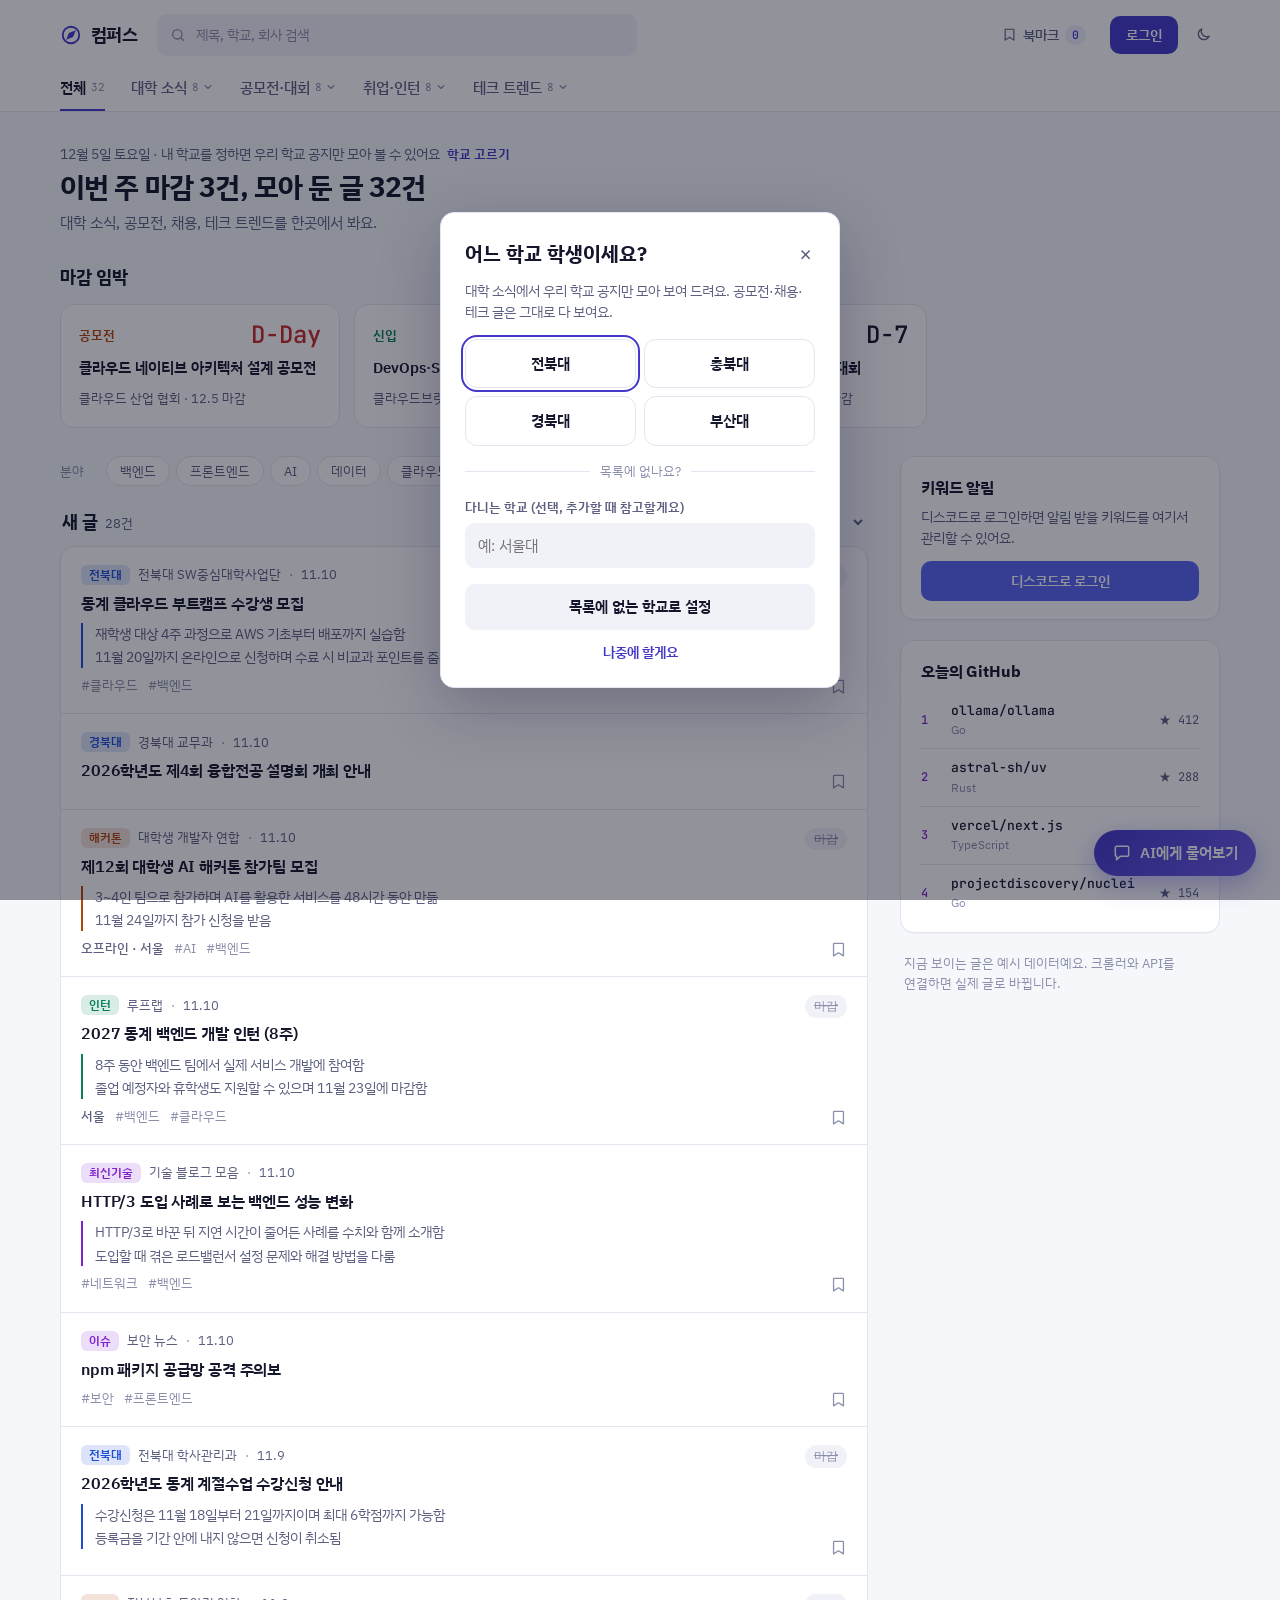
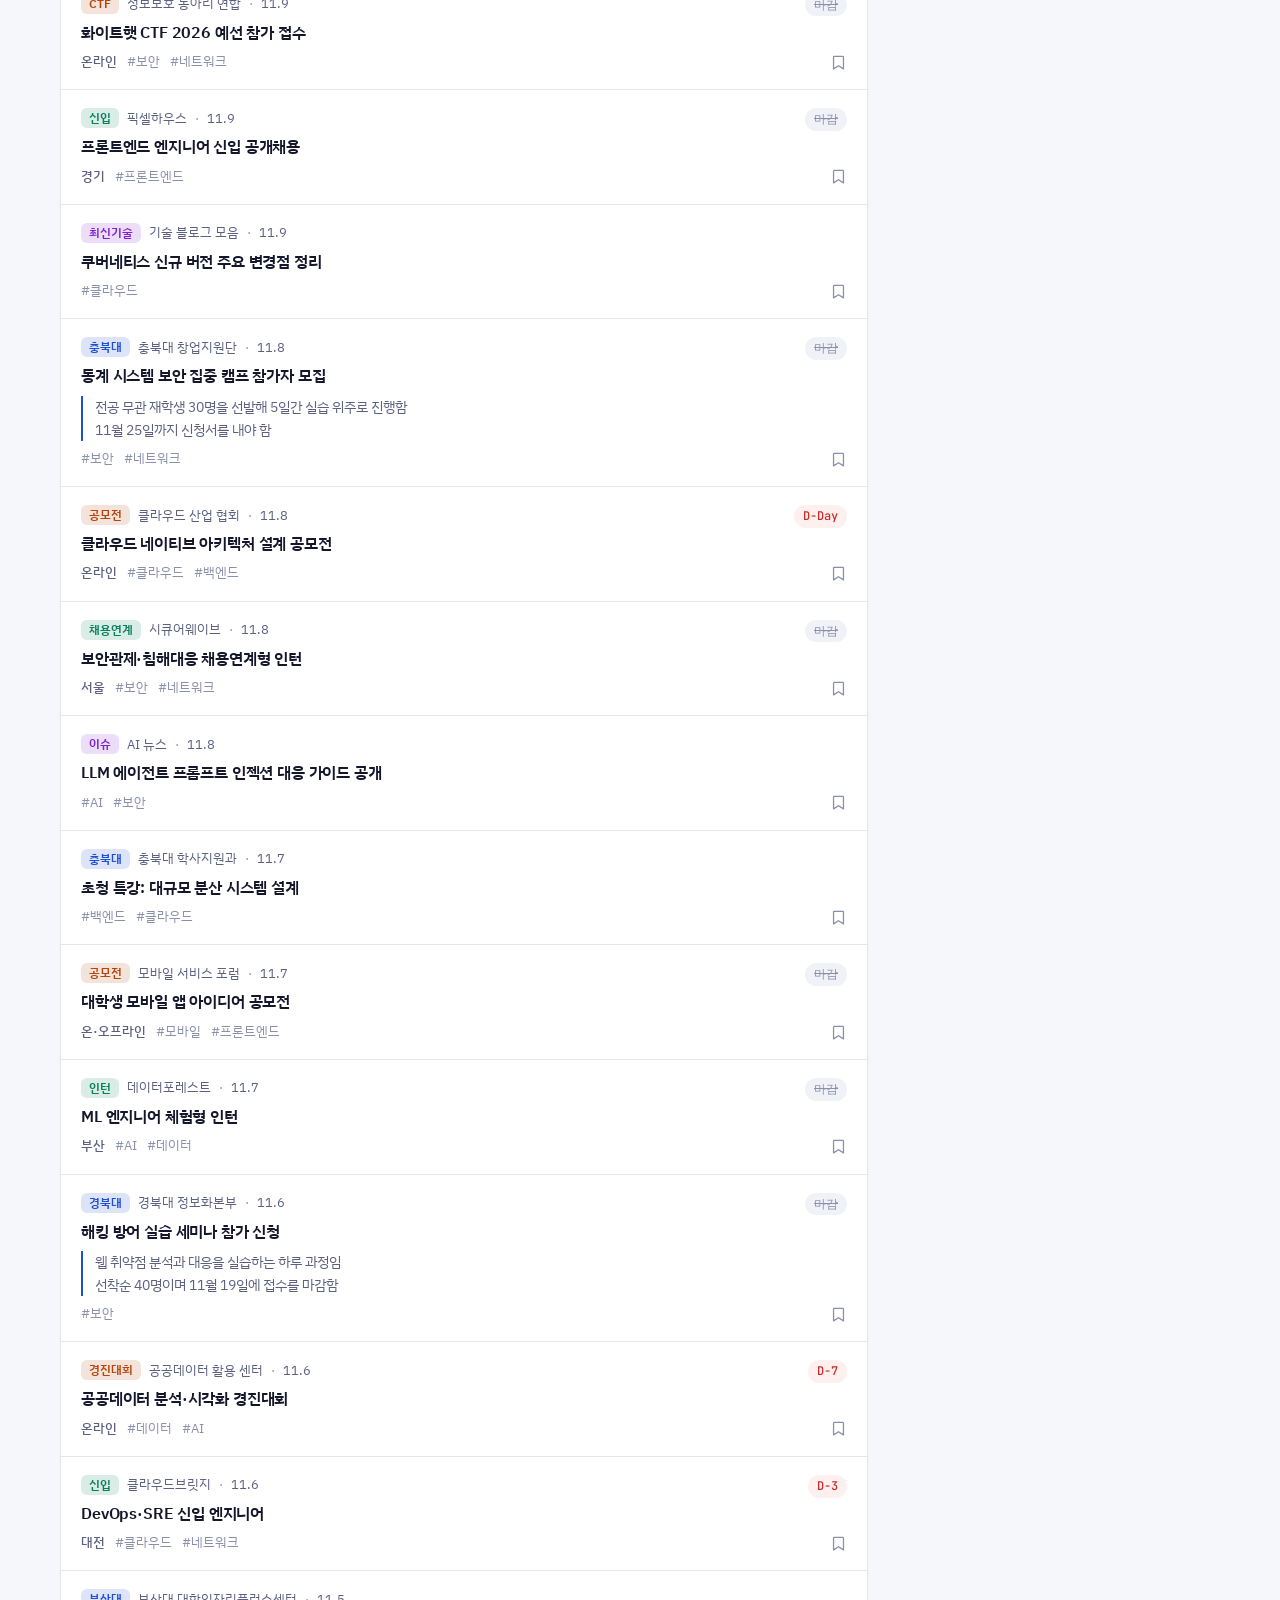
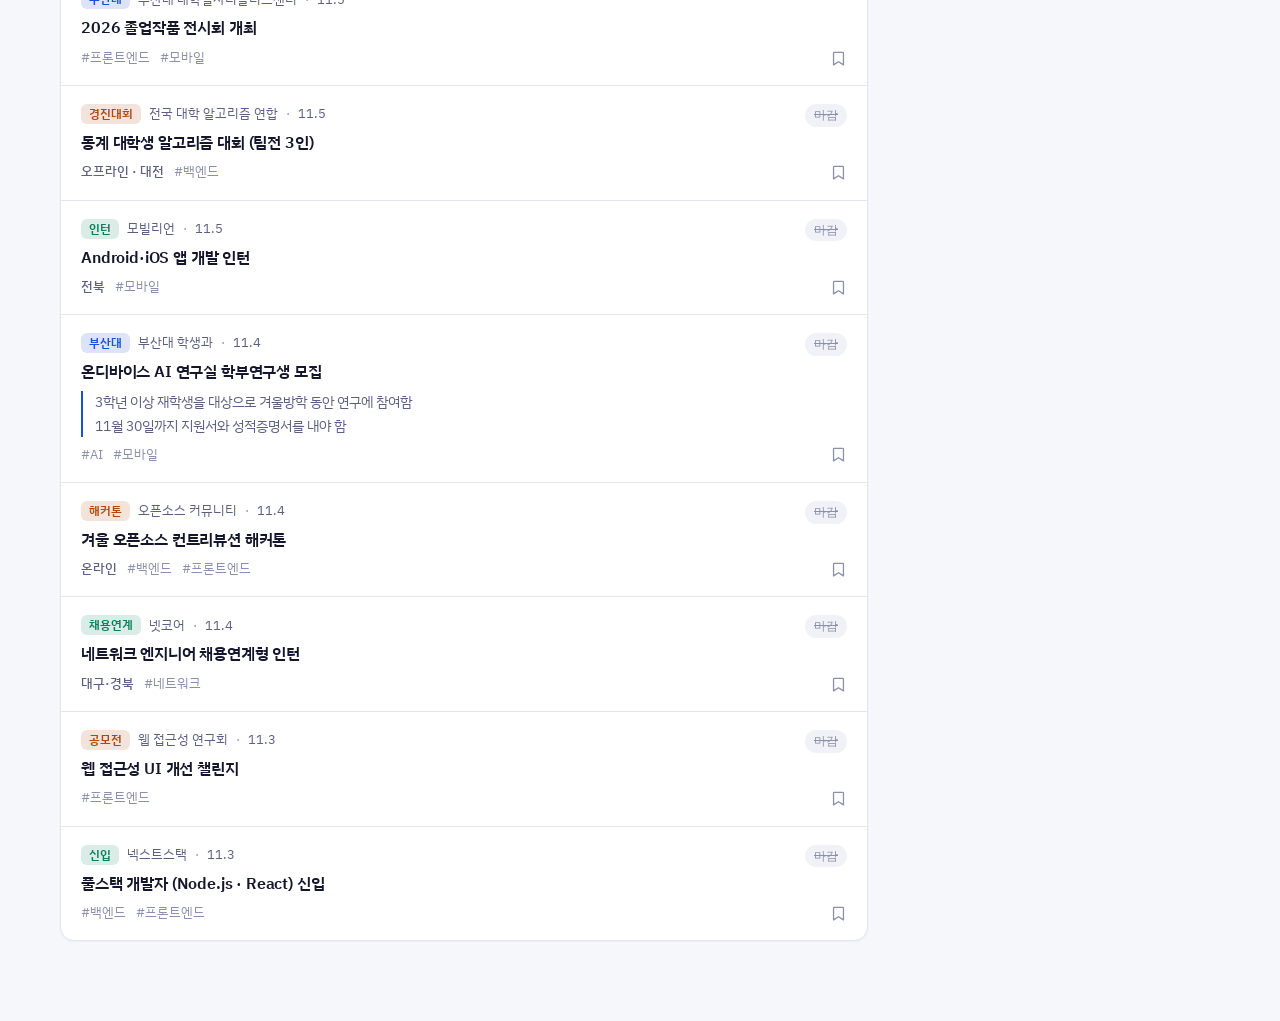
==== commit c9c38b9b: "feat: 채용 지역 필터와 대회 온라인/오프라인 필터 추가 - crawler: Item에 regions(시·도)와 venue(online/offline/hybrid) 추가   -" ====
--- a/web/index.html
+++ b/web/index.html
@@ -7,7 +7,7 @@
   <link rel="preconnect" href="https://fonts.googleapis.com">
   <link rel="preconnect" href="https://fonts.gstatic.com" crossorigin>
   <link rel="stylesheet" href="https://fonts.googleapis.com/css2?family=IBM+Plex+Sans+KR:wght@400;500;600;700&family=JetBrains+Mono:wght@400;500&display=swap">
-  <link rel="stylesheet" href="css/style.css?v=2">
+  <link rel="stylesheet" href="css/style.css?v=3">
   <script>
     // 저장해 둔 테마가 있으면 화면이 그려지기 전에 적용 (기본은 밝은 화면)
     try { if (localStorage.getItem('csradar.theme') === 'dark') document.documentElement.dataset.theme = 'dark'; } catch {}
@@ -58,6 +58,10 @@
         <div class="filter-row" id="subtypeRow" hidden>
           <span class="filter-label" id="subtypeLabel">구분</span>
           <div class="chips" id="subtypeChips"></div>
+        </div>
+        <div class="filter-row" id="placeRow" hidden>
+          <span class="filter-label" id="placeLabel">지역</span>
+          <div class="chips" id="placeChips"></div>
         </div>
         <div class="filter-row">
           <span class="filter-label">분야</span>
@@ -124,10 +128,10 @@
     <div class="chat-foot" id="chatFoot"></div>
   </section>
 
-  <script src="js/data.js?v=2"></script>
-  <script src="js/api.js?v=2"></script>
-  <script src="js/auth.js?v=2"></script>
-  <script src="js/app.js?v=2"></script>
-  <script src="js/chat.js?v=2"></script>
+  <script src="js/data.js?v=3"></script>
+  <script src="js/api.js?v=3"></script>
+  <script src="js/auth.js?v=3"></script>
+  <script src="js/app.js?v=3"></script>
+  <script src="js/chat.js?v=3"></script>
 </body>
 </html>
--- a/web/css/style.css
+++ b/web/css/style.css
@@ -177,6 +177,8 @@
 .item-summary { list-style: none; margin: 8px 0 0; padding: 0 0 0 12px; border-left: 2px solid var(--cat-color, var(--line)); font-size: 13.5px; line-height: 1.6; color: var(--muted); overflow-wrap: anywhere; }
 .item-summary li + li { margin-top: 2px; }
 .tags { display: flex; flex-wrap: wrap; align-items: center; gap: 4px 10px; margin-top: 8px; font-size: 12.5px; color: var(--faint); }
+.tags .place { font-weight: 500; color: var(--muted); }
+.chip-note { margin-left: 5px; font-size: 11px; font-weight: 500; opacity: .8; }
 .repo-meta { font-family: var(--font-mono); font-size: 12px; color: var(--muted); }
 .item-side { display: flex; flex-direction: column; align-items: flex-end; justify-content: space-between; gap: 8px; }
 .dday { font-family: var(--font-mono); font-size: 12px; font-weight: 500; padding: 2px 9px; border-radius: 999px; background: var(--surface-2); color: var(--muted); white-space: nowrap; font-variant-numeric: tabular-nums; }
